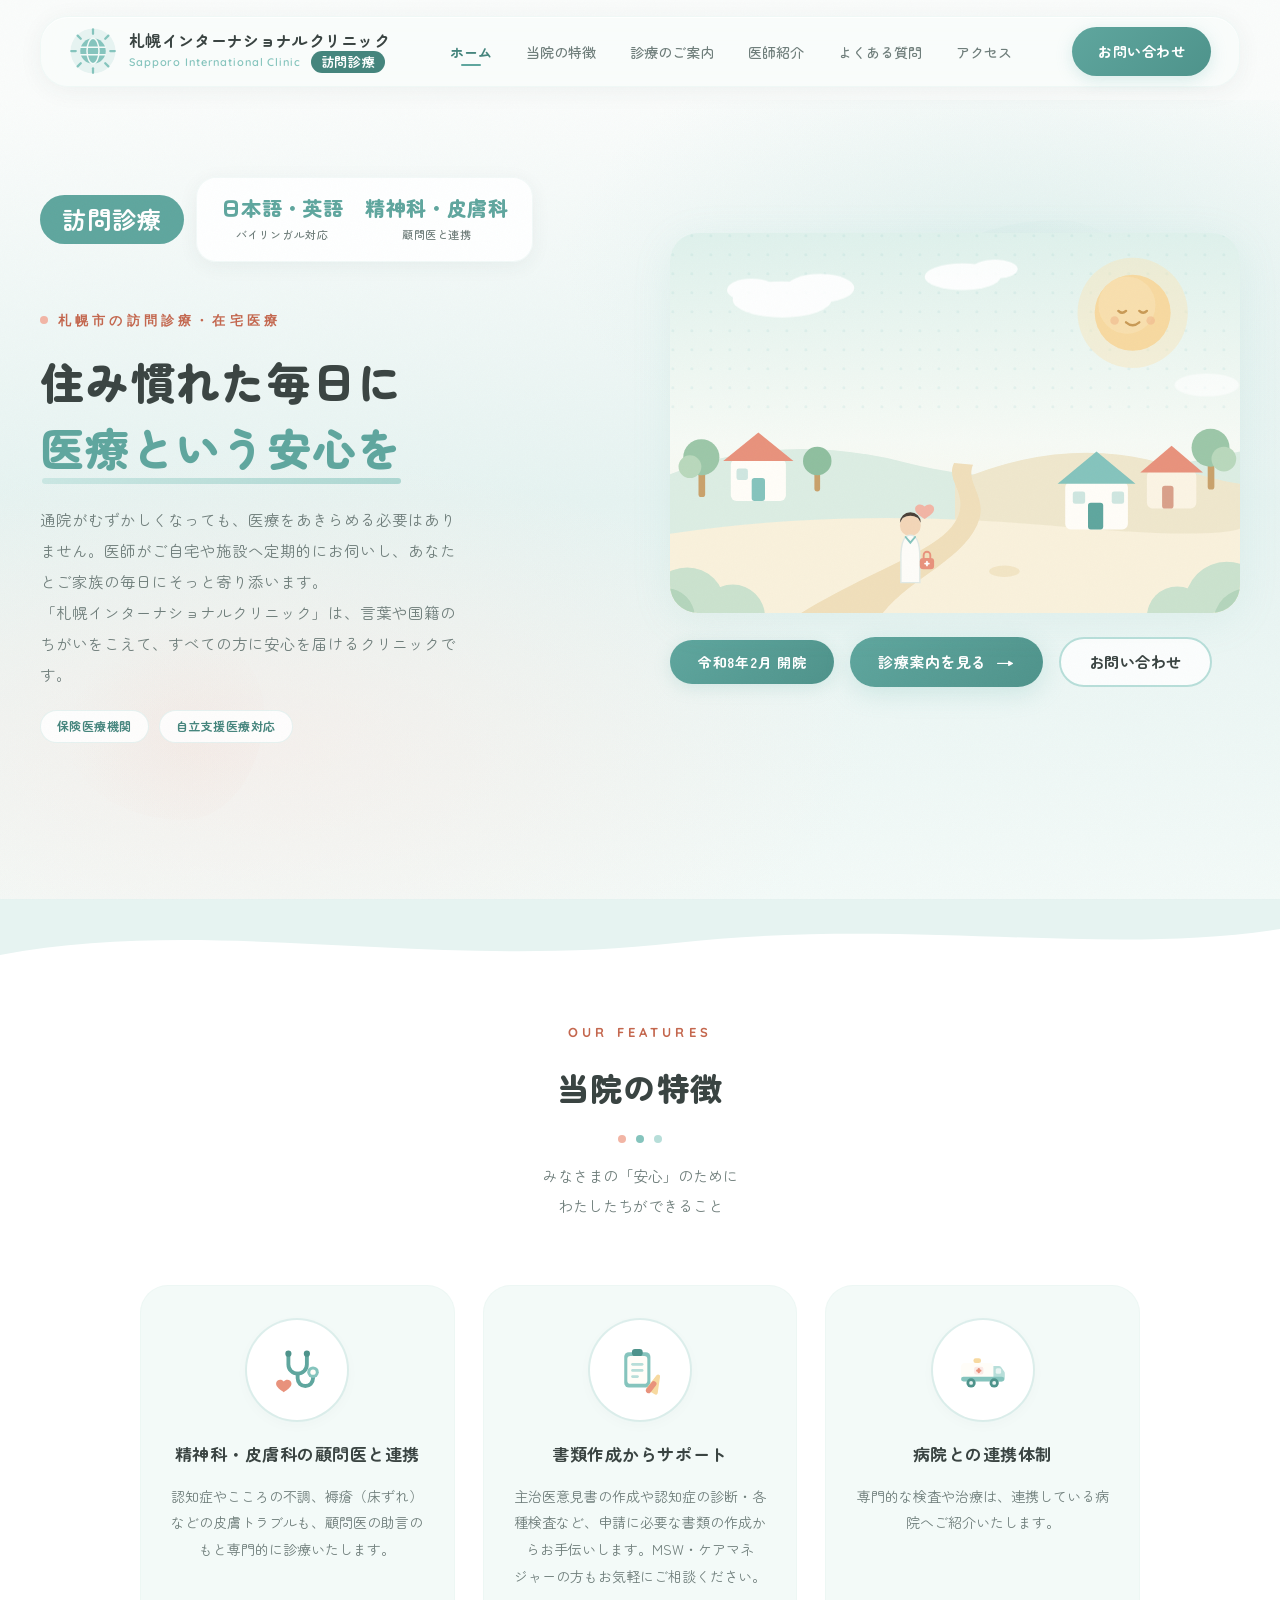
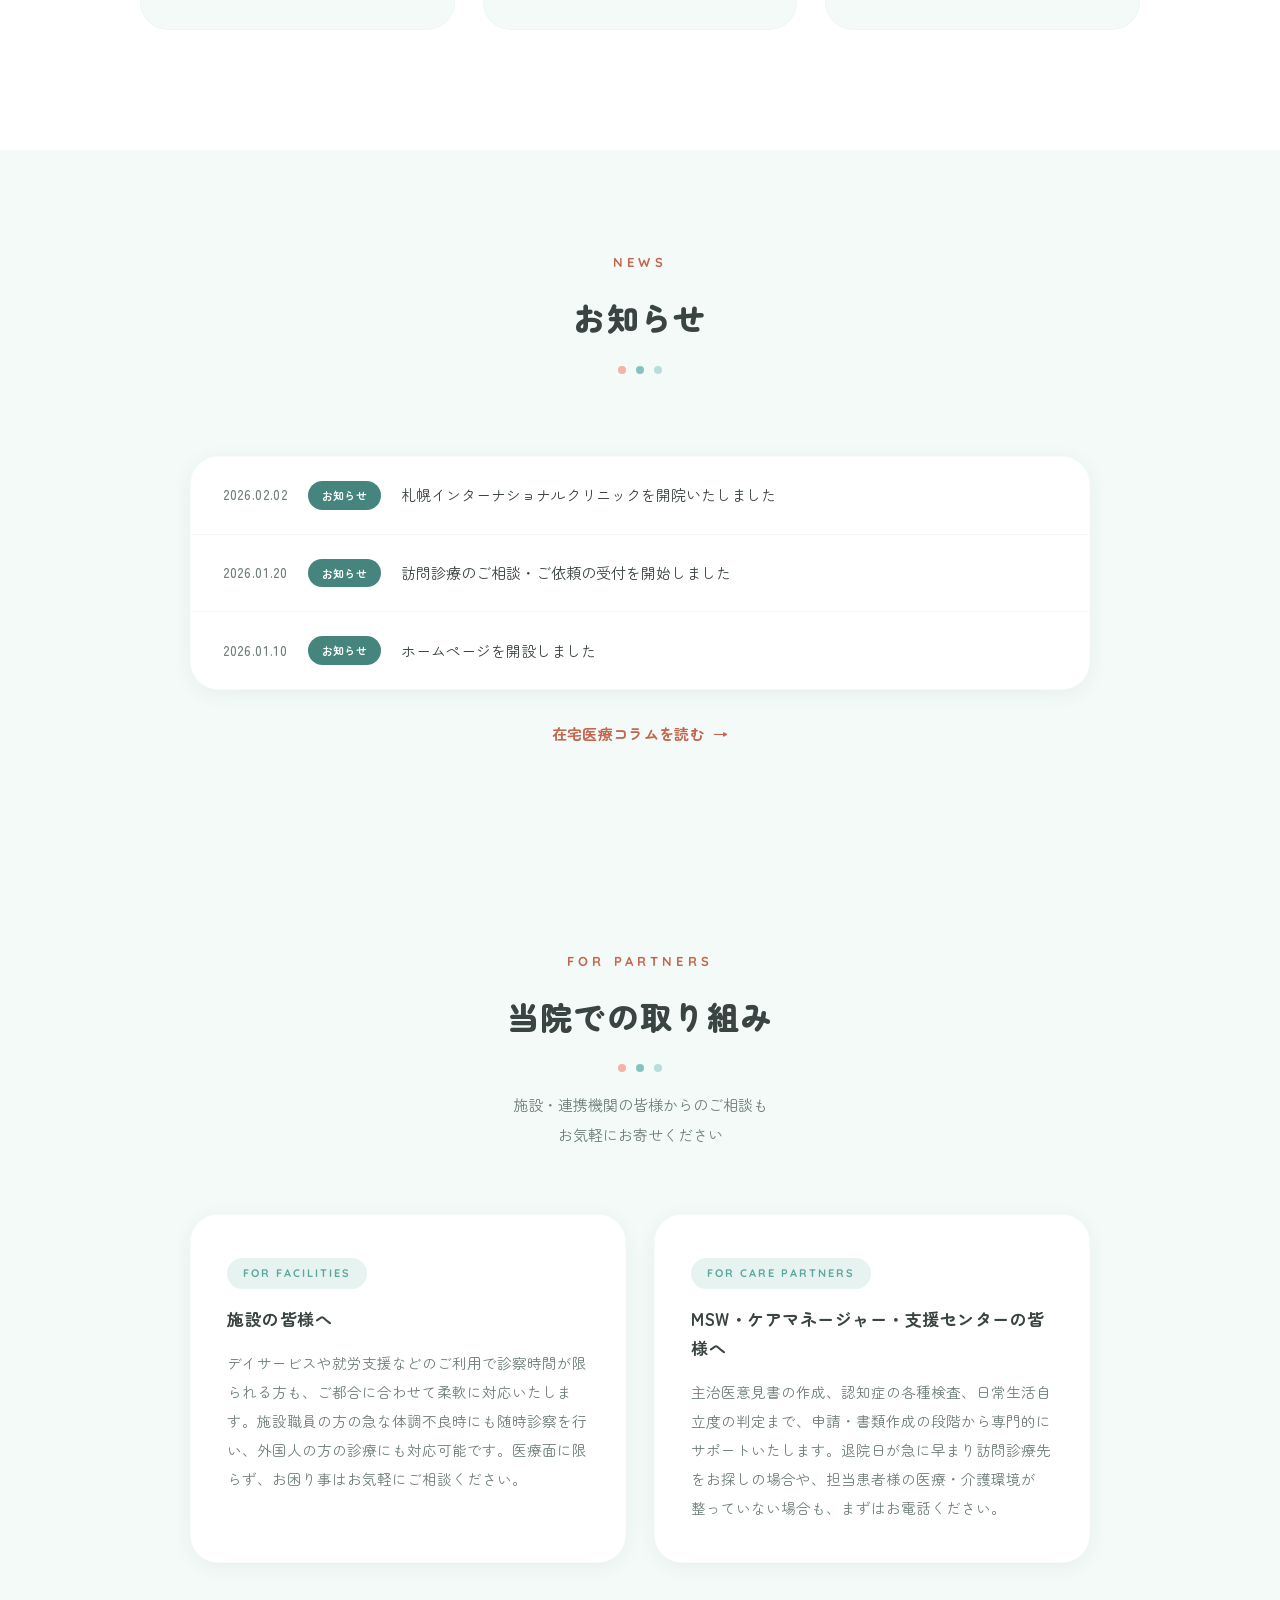
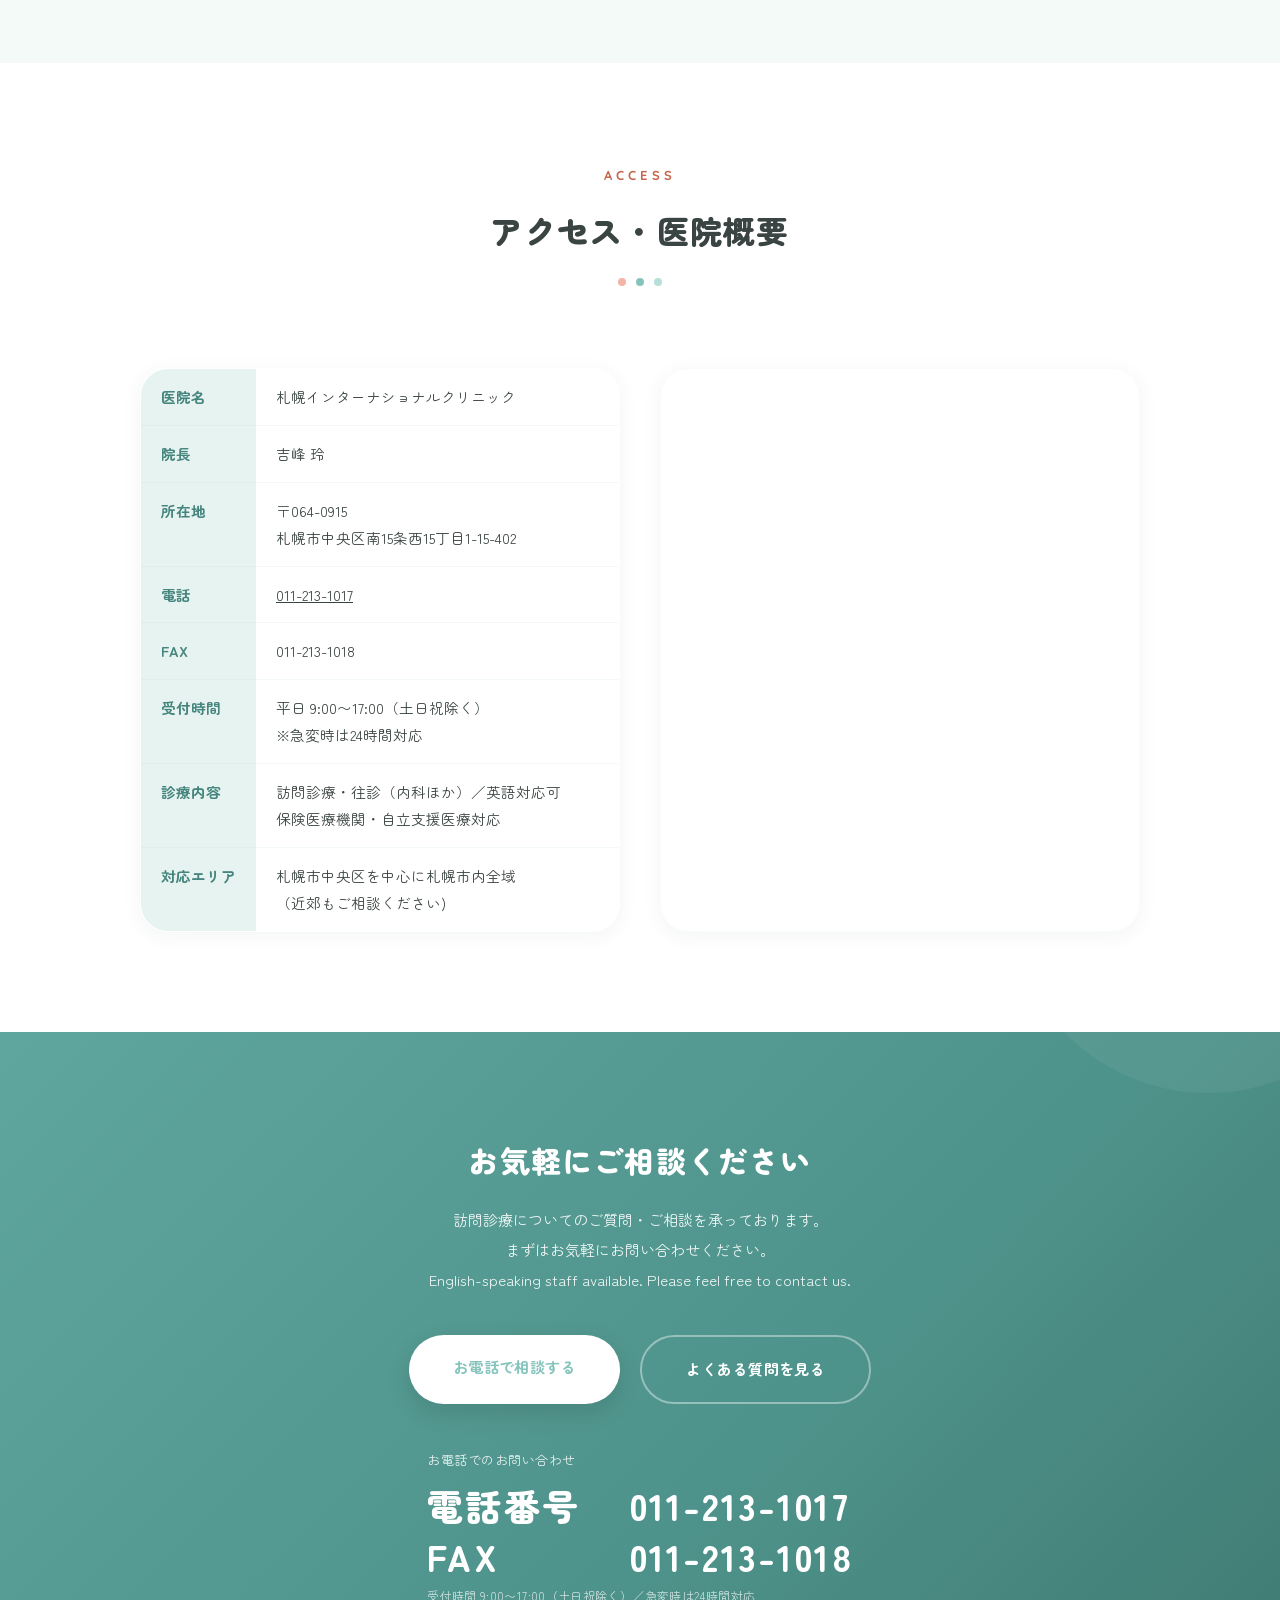
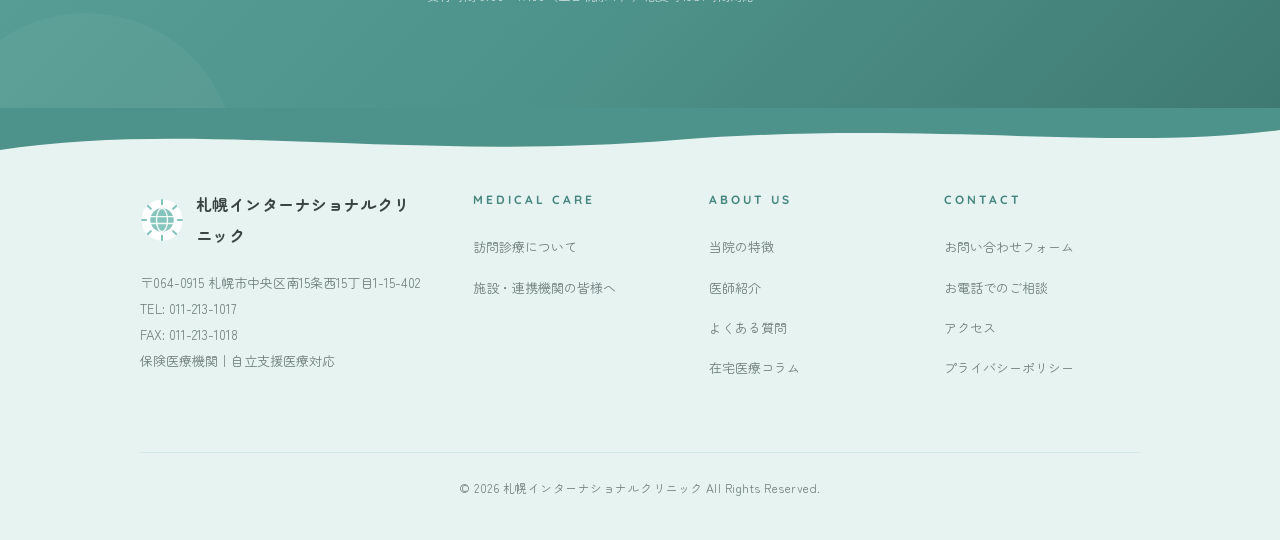
==== index.html @ 9edc37f8 "v20 sync (zip removed)" ====
<!DOCTYPE html>
<html lang="ja">
<head>
<meta charset="UTF-8">
<!-- Google tag (gtag.js) -->
<script async src="https://www.googletagmanager.com/gtag/js?id=G-PVZB57DKBD"></script>
<script>
  window.dataLayer = window.dataLayer || [];
  function gtag(){dataLayer.push(arguments);}
  gtag('js', new Date());
  gtag('config', 'G-PVZB57DKBD', { 'anonymize_ip': true });
</script>

<meta name="robots" content="noindex, nofollow">
<meta name="viewport" content="width=device-width, initial-scale=1.0">
<meta name="description" content="札幌市中央区を中心に訪問診療・在宅医療を行うクリニック。英語対応、精神科・皮膚科顧問医と連携、自立支援医療対応。通院が難しい方はお気軽にご相談ください。">
<meta name="theme-color" content="#85C4BD">
<title>札幌市中央区の訪問診療・在宅医療 | 英語対応 | 札幌インターナショナルクリニック</title>
<link rel="canonical" href="https://sapporo-international-clinic.com/">
<link rel="icon" href="favicon.svg" type="image/svg+xml">
<link rel="apple-touch-icon" href="apple-touch-icon.png">

<!-- OGP -->
<meta property="og:type" content="website">
<meta property="og:title" content="札幌市中央区の訪問診療・在宅医療 | 英語対応 | 札幌インターナショナルクリニック">
<meta property="og:description" content="札幌市中央区を中心に訪問診療・在宅医療を行うクリニック。英語対応、精神科・皮膚科顧問医と連携、自立支援医療対応。通院が難しい方はお気軽にご相談ください。">
<meta property="og:url" content="https://sapporo-international-clinic.com/">
<meta property="og:site_name" content="札幌インターナショナルクリニック">
<meta property="og:image" content="https://sapporo-international-clinic.com/assets/images/ogp.png">
<meta property="og:locale" content="ja_JP">
<meta property="og:image:width" content="1200">
<meta property="og:image:height" content="630">
<meta property="og:image:alt" content="札幌インターナショナルクリニック（札幌市の訪問診療・在宅医療）">
<meta name="twitter:card" content="summary_large_image">
<meta name="geo.region" content="JP-01">
<meta name="geo.placename" content="札幌市中央区">

<!-- Google Fonts -->
<link rel="preconnect" href="https://fonts.googleapis.com">
<link rel="preconnect" href="https://fonts.gstatic.com" crossorigin>
<link href="https://fonts.googleapis.com/css2?family=Zen+Maru+Gothic:wght@400;500;700;900&family=Quicksand:wght@600;700&display=swap" rel="stylesheet">

<link rel="stylesheet" href="assets/css/style.css?v=8">
</head>
<body>
    <a class="skip-link" href="#top">本文へスキップ</a>
    <header class="header" id="header">
        <div class="header__inner">
            <a href="#top" class="header__logo">
                <div class="header__logo-icon">
                    <!-- ロゴアイコン：太陽×地球 -->
                    <svg viewBox="0 0 64 64" xmlns="http://www.w3.org/2000/svg" aria-hidden="true">
                        <circle cx="32" cy="32" r="30" fill="#E6F3F1"/>
                        <g stroke="#85C4BD" stroke-width="3" stroke-linecap="round">
                            <line x1="32" y1="3" x2="32" y2="9"/>
                            <line x1="32" y1="55" x2="32" y2="61"/>
                            <line x1="3" y1="32" x2="9" y2="32"/>
                            <line x1="55" y1="32" x2="61" y2="32"/>
                            <line x1="11.5" y1="11.5" x2="15.7" y2="15.7"/>
                            <line x1="48.3" y1="48.3" x2="52.5" y2="52.5"/>
                            <line x1="11.5" y1="52.5" x2="15.7" y2="48.3"/>
                            <line x1="48.3" y1="15.7" x2="52.5" y2="11.5"/>
                        </g>
                        <circle cx="32" cy="32" r="17" fill="#85C4BD"/>
                        <g stroke="#F3FAF8" stroke-width="2" fill="none" stroke-linecap="round">
                            <ellipse cx="32" cy="32" rx="8" ry="17"/>
                            <path d="M15.5 27 h33"/>
                            <path d="M15.5 37 h33"/>
                        </g>
                    </svg>
                </div>
                <div class="header__logo-text">
                    札幌インターナショナルクリニック<small>Sapporo International Clinic<span class="header__badge">訪問診療</span></small>
                </div>
            </a>

            <button class="header__menu-btn" id="menuBtn" aria-label="メニューを開く" aria-expanded="false">
                <span class="header__menu-icon"></span>
            </button>

            <nav class="header__nav" id="headerNav" role="navigation">
                <ul class="header__nav-list">
                    <li><a href="#top" class="header__nav-link header__nav-link--active" aria-current="page">ホーム</a></li>
                    <li><a href="#features" class="header__nav-link">当院の特徴</a></li>
                    <li><a href="medical-care.html" class="header__nav-link">診療のご案内</a></li>
                    <li><a href="doctors.html" class="header__nav-link">医師紹介</a></li>
                    <li><a href="faq.html" class="header__nav-link">よくある質問</a></li>
                    <li><a href="#access" class="header__nav-link">アクセス</a></li>
                </ul>
            </nav>

            <a href="contact.html" class="header__cta">お問い合わせ</a>
        </div>
    </header>

    <main class="site-main" id="top">

<!-- Hero Section -->
<section class="hero">
    <div class="hero__bg"></div>
    <div class="hero__content">
        <div class="hero__text">
            <div class="hero__stats-wrap hero__stats-wrap--lead">
                <span class="hero__badge">訪問診療</span>
                <div class="hero__stats">
                    <div class="hero__stat">
                        <div class="hero__stat-value">日本語・英語</div>
                        <div class="hero__stat-label">バイリンガル対応</div>
                    </div>
                    <div class="hero__stat">
                        <div class="hero__stat-value">精神科・皮膚科</div>
                        <div class="hero__stat-label">顧問医と連携</div>
                    </div>
                </div>
            </div>
            <span class="hero__catch">札幌市の訪問診療・在宅医療</span>
            <h1 class="hero__title">
                住み慣れた毎日に<br>
                <span class="hero__title-highlight">医療という安心を</span>
            </h1>
            <p class="hero__description">
                通院がむずかしくなっても、医療をあきらめる必要はありません。医師がご自宅や施設へ定期的にお伺いし、あなたとご家族の毎日にそっと寄り添います。<br class="u-br-pc">
                「札幌インターナショナルクリニック」は、言葉や国籍のちがいをこえて、すべての方に安心を届けるクリニックです。
            </p>
            <div class="hero__notes">
                <span class="hero__note">保険医療機関</span>
                <span class="hero__note">自立支援医療対応</span>
            </div>
        </div>
        <div class="hero__visual">
            <div class="hero__illustration">
                <!-- 訪問診療のイメージイラスト -->
                <svg viewBox="0 0 600 400" xmlns="http://www.w3.org/2000/svg" role="img" aria-label="札幌インターナショナルクリニック 訪問診療のイメージ">
                    <defs>
                        <linearGradient id="skyGrad" x1="0" y1="0" x2="0" y2="1">
                            <stop offset="0" stop-color="#DFF1EC"/>
                            <stop offset="0.55" stop-color="#F6FAF5"/>
                            <stop offset="1" stop-color="#FBF5E6"/>
                        </linearGradient>
                        <pattern id="skyDots" width="20" height="20" patternUnits="userSpaceOnUse">
                            <circle cx="3" cy="3" r="1.6" fill="#85C4BD" opacity="0.13"/>
                        </pattern>
                    </defs>
                    <rect width="600" height="400" fill="url(#skyGrad)"/>
                    <rect width="600" height="200" fill="url(#skyDots)"/>
                    <!-- おだやかな太陽 -->
                    <circle cx="487" cy="84" r="58" fill="#F9E4B8" opacity="0.45"/>
                    <circle cx="487" cy="84" r="40" fill="#F7D9A0"/>
                    <circle cx="481" cy="76" r="30" fill="#FAE3B4" opacity="0.7"/>
                    <path d="M472 82 q4 4 8 0" stroke="#C99A55" stroke-width="2.5" fill="none" stroke-linecap="round"/>
                    <path d="M494 82 q4 4 8 0" stroke="#C99A55" stroke-width="2.5" fill="none" stroke-linecap="round"/>
                    <path d="M480 94 q7 6 14 0" stroke="#C99A55" stroke-width="2.5" fill="none" stroke-linecap="round"/>
                    <circle cx="468" cy="92" r="4.5" fill="#F2BC90" opacity="0.65"/>
                    <circle cx="506" cy="92" r="4.5" fill="#F2BC90" opacity="0.65"/>
                    <!-- 雲 -->
                    <g fill="#FFFFFF" opacity="0.9">
                        <ellipse cx="118" cy="70" rx="52" ry="19"/>
                        <ellipse cx="158" cy="58" rx="36" ry="15"/>
                        <ellipse cx="86" cy="60" rx="26" ry="12"/>
                        <ellipse cx="308" cy="46" rx="40" ry="14"/>
                        <ellipse cx="342" cy="38" rx="24" ry="10"/>
                        <ellipse cx="565" cy="160" rx="34" ry="12" opacity="0.7"/>
                    </g>
                    <!-- 遠くの丘 -->
                    <path d="M-10 258 Q110 206 250 242 T600 230 L600 400 L-10 400 Z" fill="#DCEDE3"/>
                    <path d="M300 262 Q420 210 530 246 T640 250 L640 400 L300 400 Z" fill="#EFE7CD"/>
                    <!-- 手前の野原 -->
                    <path d="M-10 318 Q180 288 400 308 T610 300 L610 400 L-10 400 Z" fill="#F9F1DC"/>
                    <!-- 曲がりくねった小道 -->
                    <path d="M138 400 C224 348 292 332 304 296 C312 272 290 260 299 242 L319 244 C311 262 332 276 326 300 C314 342 254 362 224 400 Z" fill="#F0DFBB"/>
                    <ellipse cx="352" cy="356" rx="16" ry="6" fill="#F0DFBB" opacity="0.7"/>
                    <!-- 左の家と木 -->
                    <g>
                        <rect x="64" y="238" width="58" height="44" rx="6" fill="#FFFDF8"/>
                        <path d="M56 240 L93 210 L130 240 Z" fill="#E8927C"/>
                        <rect x="86" y="258" width="14" height="24" rx="3" fill="#85C4BD"/>
                        <rect x="70" y="248" width="12" height="12" rx="2.5" fill="#CFE6E0"/>
                        <rect x="30" y="252" width="7" height="26" rx="3" fill="#C9A16B"/>
                        <circle cx="33" cy="236" r="19" fill="#9CC7A8"/>
                        <circle cx="21" cy="246" r="12" fill="#B9D8BC"/>
                        <rect x="152" y="252" width="6" height="20" rx="3" fill="#C9A16B"/>
                        <circle cx="155" cy="240" r="15" fill="#8FBF9F"/>
                    </g>
                    <!-- 右の家々と木 -->
                    <g>
                        <rect x="416" y="262" width="66" height="50" rx="6" fill="#FFFDF8"/>
                        <path d="M408 264 L449 230 L490 264 Z" fill="#85C4BD"/>
                        <rect x="440" y="284" width="16" height="28" rx="3" fill="#5FA69E"/>
                        <rect x="424" y="272" width="13" height="13" rx="2.5" fill="#CFE6E0"/>
                        <rect x="465" y="272" width="13" height="13" rx="2.5" fill="#CFE6E0"/>
                        <rect x="502" y="250" width="52" height="40" rx="6" fill="#FBF4E4"/>
                        <path d="M495 252 L528 224 L561 252 Z" fill="#E8927C"/>
                        <rect x="518" y="266" width="12" height="24" rx="3" fill="#D9A08A"/>
                        <rect x="566" y="242" width="7" height="28" rx="3" fill="#C9A16B"/>
                        <circle cx="569" cy="226" r="20" fill="#9CC7A8"/>
                        <circle cx="583" cy="238" r="13" fill="#B9D8BC"/>
                    </g>
                    <!-- 前景のしげみ -->
                    <g fill="#CBE2CE">
                        <circle cx="18" cy="392" r="40"/>
                        <circle cx="66" cy="404" r="34"/>
                        <circle cx="586" cy="390" r="44"/>
                        <circle cx="534" cy="404" r="32"/>
                    </g>
                    <g fill="#B4D5BC">
                        <circle cx="-4" cy="404" r="30"/>
                        <circle cx="608" cy="410" r="36"/>
                    </g>
                    <!-- 往診にむかう医師 -->
                    <g>
                        <circle cx="253" cy="308" r="11" fill="#F3D6B8"/>
                        <path d="M242 305 a11 11 0 0 1 22 0 l-3 -5 q-8 -5 -16 0 z" fill="#4A4038"/>
                        <path d="M243 342 q0 -24 10 -24 q10 0 10 24 l0 26 l-20 0 z" fill="#FDFCF8" stroke="#E0E9E5" stroke-width="1.5"/>
                        <path d="M248 320 l5 6 l5 -6" fill="none" stroke="#85C4BD" stroke-width="2" stroke-linecap="round"/>
                        <rect x="263" y="342" width="15" height="12" rx="3.5" fill="#E8927C"/>
                        <path d="M267 342 v-3 a3.5 3.5 0 0 1 7 0 v3" fill="none" stroke="#E8927C" stroke-width="2"/>
                        <path d="M268.5 348 h4 m-2 -2 v4" stroke="#fff" stroke-width="1.8" stroke-linecap="round"/>
                    </g>
                    <!-- 小さなハート -->
                    <path d="M268 288 c-3.5-4-10-2.5-10 2.5 c0 4.5 5.5 7.5 10 10.5 c4.5-3 10-6 10-10.5 c0-5-6.5-6.5-10-2.5z" fill="#F2B5A5"/>
                </svg>
            </div>
            <div class="hero__visual-actions">
                <p class="hero__opening">令和8年2月 開院</p>
                <div class="hero__buttons">
                    <a href="medical-care.html" class="hero__btn hero__btn--primary">
                        診療案内を見る
                        <span class="hero__btn-icon">&rarr;</span>
                    </a>
                    <a href="#contact" class="hero__btn hero__btn--secondary">
                        お問い合わせ
                    </a>
                </div>
            </div>
        </div>
    </div>
</section>

<!-- Features Section -->
<section class="features" id="features">
    <div class="features__wave">
        <svg viewBox="0 0 1440 80" fill="none" preserveAspectRatio="none">
            <path d="M0,56 C240,16 480,72 760,44 C1020,18 1240,58 1440,30 L1440,0 L0,0 Z" fill="#E6F3F1"/>
        </svg>
    </div>
    <div class="section-header">
        <p class="section-header__label">Our Features</p>
        <h2 class="section-header__title">当院の特徴</h2>
        <p class="section-header__text">
            みなさまの「安心」のために<br>わたしたちができること
        </p>
    </div>
    <div class="features__grid">
        <div class="feature-card fade-in">
            <div class="feature-card__icon"><svg viewBox="0 0 64 64" xmlns="http://www.w3.org/2000/svg" aria-hidden="true">
                <path d="M20 10 v14 a12 12 0 0 0 24 0 V10" fill="none" stroke="#5FA69E" stroke-width="5" stroke-linecap="round"/>
                <rect x="16" y="6" width="8" height="8" rx="4" fill="#4E938B"/>
                <rect x="40" y="6" width="8" height="8" rx="4" fill="#4E938B"/>
                <path d="M32 36 v6 a10 10 0 0 0 20 0 v-4" fill="none" stroke="#5FA69E" stroke-width="5" stroke-linecap="round"/>
                <circle cx="52" cy="34" r="7.5" fill="#85C4BD"/>
                <circle cx="52" cy="34" r="3.5" fill="#FFFDF8"/>
                <path d="M14 46 c-3.5-4-10-2-10 3 c0 4.5 6 8 10 11 c4-3 10-6.5 10-11 c0-5-6.5-7-10-3z" fill="#E8927C"/>
            </svg></div>
            <h3 class="feature-card__title">精神科・皮膚科の顧問医と連携</h3>
            <p class="feature-card__text">
                認知症やこころの不調、褥瘡（床ずれ）などの皮膚トラブルも、顧問医の助言のもと専門的に診療いたします。
            </p>
        </div>
        <div class="feature-card fade-in">
            <div class="feature-card__icon"><svg viewBox="0 0 64 64" xmlns="http://www.w3.org/2000/svg" aria-hidden="true">
                <rect x="12" y="8" width="34" height="46" rx="6" fill="#85C4BD"/>
                <rect x="16" y="13" width="26" height="36" rx="4" fill="#FFFDF8"/>
                <rect x="22" y="4" width="14" height="9" rx="4" fill="#4E938B"/>
                <rect x="21" y="22" width="16" height="3.5" rx="1.75" fill="#B7DED9"/>
                <rect x="21" y="30" width="16" height="3.5" rx="1.75" fill="#B7DED9"/>
                <rect x="21" y="38" width="10" height="3.5" rx="1.75" fill="#B7DED9"/>
                <path d="M40 56 l14 -18 c1.5-2 5-1 4.5 2 l-3 21 c-.3 2-2.5 3-4 1.8z" fill="#F7D9A0"/>
                <rect x="38" y="50" width="18" height="7" rx="3.5" transform="rotate(-52 47 53.5)" fill="#E8927C"/>
            </svg></div>
            <h3 class="feature-card__title">書類作成からサポート</h3>
            <p class="feature-card__text">
                主治医意見書の作成や認知症の診断・各種検査など、申請に必要な書類の作成からお手伝いします。MSW・ケアマネジャーの方もお気軽にご相談ください。
            </p>
        </div>
        <div class="feature-card fade-in">
            <div class="feature-card__icon"><svg viewBox="0 0 64 64" xmlns="http://www.w3.org/2000/svg" aria-hidden="true">
                <rect x="4" y="22" width="42" height="24" rx="5" fill="#FFFDF8"/>
                <path d="M46 26 h7 a4 4 0 0 1 3.2 1.6 l3.8 5.4 a4 4 0 0 1 .8 2.4 V42 a4 4 0 0 1 -4 4 h-10.8z" fill="#B7DED9"/>
                <rect x="49" y="29" width="7" height="7" rx="2" fill="#E9F4F2"/>
                <rect x="4" y="40" width="56 " height="6" rx="3" fill="#85C4BD"/>
                <circle cx="17" cy="48" r="6" fill="#4E938B"/>
                <circle cx="17" cy="48" r="2.5" fill="#E9F4F2"/>
                <circle cx="47" cy="48" r="6" fill="#4E938B"/>
                <circle cx="47" cy="48" r="2.5" fill="#E9F4F2"/>
                <rect x="21" y="27" width="12" height="10" rx="2.5" fill="#FBEAE6"/>
                <rect x="25.5" y="28.5" width="3" height="7" rx="1.5" fill="#E8927C"/>
                <rect x="23.5" y="30.5" width="7" height="3" rx="1.5" fill="#E8927C"/>
                <rect x="20" y="16" width="10" height="6" rx="3" fill="#F7D9A0"/>
            </svg></div>
            <h3 class="feature-card__title">病院との連携体制</h3>
            <p class="feature-card__text">
                専門的な検査や治療は、連携している病院へご紹介いたします。
            </p>
        </div>
    </div>
</section>

<!-- News Section -->
<section class="news">
    <div class="news__inner">
        <div class="section-header">
            <p class="section-header__label">News</p>
            <h2 class="section-header__title">お知らせ</h2>
        </div>
        <div class="news__list">
            <div class="news__item">
                <span class="news__date">2026.02.02</span>
                <span class="news__tag">お知らせ</span>
                <p class="news__title"><a href="#">札幌インターナショナルクリニックを開院いたしました</a></p>
            </div>
            <div class="news__item">
                <span class="news__date">2026.01.20</span>
                <span class="news__tag">お知らせ</span>
                <p class="news__title"><a href="#">訪問診療のご相談・ご依頼の受付を開始しました</a></p>
            </div>
            <div class="news__item">
                <span class="news__date">2026.01.10</span>
                <span class="news__tag">お知らせ</span>
                <p class="news__title"><a href="#">ホームページを開設しました</a></p>
            </div>
        </div>
        <p style="text-align:center; margin-top:28px;">
            <a href="blog/" class="message__link">在宅医療コラムを読む <span>&rarr;</span></a>
        </p>
    </div>
</section>

<!-- Partners Section -->
<section class="section section--beige" id="partners">
    <div class="section-header">
        <p class="section-header__label">For Partners</p>
        <h2 class="section-header__title">当院での取り組み</h2>
        <p class="section-header__text">
            施設・連携機関の皆様からのご相談も<br>お気軽にお寄せください
        </p>
    </div>
    <div class="partner-grid">
        <div class="partner-card fade-in">
            <span class="partner-card__tag">For Facilities</span>
            <h3 class="partner-card__title">施設の皆様へ</h3>
            <p class="partner-card__text">
                デイサービスや就労支援などのご利用で診察時間が限られる方も、ご都合に合わせて柔軟に対応いたします。施設職員の方の急な体調不良時にも随時診察を行い、外国人の方の診療にも対応可能です。医療面に限らず、お困り事はお気軽にご相談ください。
            </p>
        </div>
        <div class="partner-card fade-in">
            <span class="partner-card__tag">For Care Partners</span>
            <h3 class="partner-card__title">MSW・ケアマネージャー・支援センターの皆様へ</h3>
            <p class="partner-card__text">
                主治医意見書の作成、認知症の各種検査、日常生活自立度の判定まで、申請・書類作成の段階から専門的にサポートいたします。退院日が急に早まり訪問診療先をお探しの場合や、担当患者様の医療・介護環境が整っていない場合も、まずはお電話ください。
            </p>
        </div>
    </div>
</section>

    </main>

<!-- Access Section -->
<section class="section section--white" id="access">
    <div class="section-header">
        <p class="section-header__label">Access</p>
        <h2 class="section-header__title">アクセス・医院概要</h2>
    </div>
    <div class="access-grid">
        <table class="info-table">
            <tr><th>医院名</th><td>札幌インターナショナルクリニック</td></tr>
            <tr><th>院長</th><td>吉峰 玲</td></tr>
            <tr><th>所在地</th><td>〒064-0915<br>札幌市中央区南15条西15丁目1-15-402</td></tr>
            <tr><th>電話</th><td><a href="tel:0112131017">011-213-1017</a></td></tr>
            <tr><th>FAX</th><td>011-213-1018</td></tr>
            <tr><th>受付時間</th><td>平日 9:00〜17:00（土日祝除く）<br>※急変時は24時間対応</td></tr>
            <tr><th>診療内容</th><td>訪問診療・往診（内科ほか）／英語対応可<br>保険医療機関・自立支援医療対応</td></tr>
            <tr><th>対応エリア</th><td>札幌市中央区を中心に札幌市内全域<br>（近郊もご相談ください)</td></tr>
        </table>
        <div class="access-map">
            <iframe loading="lazy" title="札幌インターナショナルクリニックの地図" src="https://www.google.com/maps?q=%E6%9C%AD%E5%B9%8C%E5%B8%82%E4%B8%AD%E5%A4%AE%E5%8C%BA%E5%8D%9715%E6%9D%A1%E8%A5%BF15%E4%B8%81%E7%9B%AE1-15&z=15&output=embed&hl=ja" referrerpolicy="no-referrer-when-downgrade"></iframe>
        </div>
    </div>
</section>

    <!-- CTA Section -->
    <section class="cta" id="contact">
        <div class="cta__inner">
            <h2 class="cta__title">お気軽にご相談ください</h2>
            <p class="cta__text">
                訪問診療についてのご質問・ご相談を承っております。<br class="u-br-pc">まずはお気軽にお問い合わせください。<br>
                English-speaking staff available. Please feel free to contact us.
            </p>
            <div class="cta__buttons">
                <a href="tel:0112131017" class="cta__btn cta__btn--primary">お電話で相談する</a>
                <a href="faq.html" class="cta__btn cta__btn--secondary">よくある質問を見る</a>
            </div>
            <div class="cta__phone">
                <p class="cta__phone-label">お電話でのお問い合わせ</p>
                <p class="cta__phone-number">
                    <span class="cta__phone-term">電話番号</span>
                    <span class="cta__phone-value"><a href="tel:0112131017">011-213-1017</a></span>
                </p>
                <p class="cta__phone-fax">
                    <span class="cta__phone-term">FAX</span>
                    <span class="cta__phone-value">011-213-1018</span>
                </p>
                <span class="cta__phone-note">受付時間 9:00〜17:00（土日祝除く）／急変時は24時間対応</span>
            </div>
        </div>
    </section>

    <!-- Footer -->
    <footer class="footer">
        <div class="footer__wave">
            <svg viewBox="0 0 1440 60" fill="none" preserveAspectRatio="none">
                <path d="M0,42 C220,12 460,54 760,32 C1040,12 1260,44 1440,22 L1440,0 L0,0 Z" fill="#4E938B"/>
            </svg>
        </div>
        <div class="footer__inner">
            <div class="footer__about">
                <div class="footer__brand">
                    <div class="footer__brand-icon">
                        <svg viewBox="0 0 64 64" xmlns="http://www.w3.org/2000/svg" aria-hidden="true">
                            <circle cx="32" cy="32" r="30" fill="#FFFFFF"/>
                            <g stroke="#85C4BD" stroke-width="3" stroke-linecap="round">
                                <line x1="32" y1="3" x2="32" y2="9"/>
                                <line x1="32" y1="55" x2="32" y2="61"/>
                                <line x1="3" y1="32" x2="9" y2="32"/>
                                <line x1="55" y1="32" x2="61" y2="32"/>
                                <line x1="11.5" y1="11.5" x2="15.7" y2="15.7"/>
                                <line x1="48.3" y1="48.3" x2="52.5" y2="52.5"/>
                                <line x1="11.5" y1="52.5" x2="15.7" y2="48.3"/>
                                <line x1="48.3" y1="15.7" x2="52.5" y2="11.5"/>
                            </g>
                            <circle cx="32" cy="32" r="17" fill="#85C4BD"/>
                            <g stroke="#F3FAF8" stroke-width="2" fill="none" stroke-linecap="round">
                                <ellipse cx="32" cy="32" rx="8" ry="17"/>
                                <path d="M15.5 27 h33"/>
                                <path d="M15.5 37 h33"/>
                            </g>
                        </svg>
                    </div>
                    <span class="footer__brand-text">札幌インターナショナルクリニック</span>
                </div>
                <p class="footer__info">
                    〒064-0915 札幌市中央区南15条西15丁目1-15-402<br>
                    TEL: 011-213-1017<br>
                    FAX: 011-213-1018<br>
                    保険医療機関｜自立支援医療対応
                </p>
            </div>
            <div>
                <h4 class="footer__title">Medical Care</h4>
                <ul class="footer__links">
                    <li><a href="medical-care.html">訪問診療について</a></li>
                    <li><a href="#partners">施設・連携機関の皆様へ</a></li>
                </ul>
            </div>
            <div>
                <h4 class="footer__title">About Us</h4>
                <ul class="footer__links">
                    <li><a href="#features">当院の特徴</a></li>
                    <li><a href="doctors.html">医師紹介</a></li>
                    <li><a href="faq.html">よくある質問</a></li>
                    <li><a href="blog/">在宅医療コラム</a></li>
                </ul>
            </div>
            <div>
                <h4 class="footer__title">Contact</h4>
                <ul class="footer__links">
                    <li><a href="contact.html">お問い合わせフォーム</a></li>
                    <li><a href="#contact">お電話でのご相談</a></li>
                    <li><a href="#access">アクセス</a></li>
                    <li><a href="privacy.html">プライバシーポリシー</a></li>
                </ul>
            </div>
        </div>
        <div class="footer__bottom">
            <p class="footer__copyright">&copy; 2026 札幌インターナショナルクリニック All Rights Reserved.</p>
        </div>
    </footer>

<script src="assets/js/main.js"></script>

<script type="application/ld+json">
{
  "@context": "https://schema.org",
  "@type": "MedicalClinic",
  "name": "札幌インターナショナルクリニック",
  "alternateName": "Sapporo International Clinic",
  "description": "札幌市中央区の訪問診療クリニック。英語対応・自立支援医療対応。",
  "url": "https://sapporo-international-clinic.com/",
  "image": "https://sapporo-international-clinic.com/assets/images/ogp.png",
  "logo": "https://sapporo-international-clinic.com/apple-touch-icon.png",
  "telephone": "+81-11-213-1017",
  "faxNumber": "+81-11-213-1018",
  "address": {
    "@type": "PostalAddress",
    "postalCode": "064-0915",
    "addressRegion": "北海道",
    "addressLocality": "札幌市中央区",
    "streetAddress": "南15条西15丁目1-15-402",
    "addressCountry": "JP"
  },
  "availableService": {
    "@type": "MedicalProcedure",
    "name": "訪問診療",
    "description": "ご自宅や施設への定期訪問診療・往診"
  },
  "availableLanguage": ["ja", "en"],
  "medicalSpecialty": ["PrimaryCare", "Psychiatry"],
  "hasMap": "https://www.google.com/maps/search/?api=1&query=%E6%9C%AD%E5%B9%8C%E5%B8%82%E4%B8%AD%E5%A4%AE%E5%8C%BA%E5%8D%9715%E6%9D%A1%E8%A5%BF15%E4%B8%81%E7%9B%AE1-15",
  "openingHoursSpecification": {
    "@type": "OpeningHoursSpecification",
    "dayOfWeek": ["Monday", "Tuesday", "Wednesday", "Thursday", "Friday"],
    "opens": "09:00",
    "closes": "17:00"
  },
  "areaServed": { "@type": "City", "name": "札幌市" }
}
</script>
</body>
</html>
---- assets/css/style.css ----
/* ==========================================================================
   札幌インターナショナルクリニック - Organic Warmth Design
   ========================================================================== */
:root {
    --main-teal: #85C4BD;
    --main-teal-text: #45857D;   /* 小さめテキスト用（白背景で4.6:1） */
    --accent-coral-text: #C4674E; /* 小さめテキスト用（白背景で4.5:1） */
    --main-teal-deep: #5FA69E;
    --main-teal-soft: #B7DED9;
    --main-teal-pale: #E6F3F1;
    --sub-mint: #F3FAF8;
    --accent-coral: #E8927C;
    --accent-coral-deep: #D97B64;
    --accent-coral-soft: #F2B5A5;
    --accent-coral-pale: #FBE9E4;
    --accent-pink: #FFB5BA;
    --accent-blue: #A8D8EA;
    --text-main: #3A4442;
    --text-sub: #6F7E7B;
    --bg-cream: #FAFCFB;
    --bg-white: #FFFFFF;
    --main-a4: rgba(133, 196, 189, 0.04);
    --main-a6: rgba(133, 196, 189, 0.06);
    --main-a8: rgba(133, 196, 189, 0.08);
    --main-a10: rgba(133, 196, 189, 0.1);
    --main-a12: rgba(133, 196, 189, 0.12);
    --main-a15: rgba(133, 196, 189, 0.15);
    --main-a20: rgba(133, 196, 189, 0.2);
    --shadow-dreamy: 0 8px 40px var(--main-a12);
    --shadow-soft: 0 4px 20px rgba(58, 68, 66, 0.06);
    --shadow-lift: 0 16px 48px rgba(133, 196, 189, 0.18);
    --radius-round: 28px;
    --radius-pill: 100px;
    --radius-blob: 60% 40% 50% 50% / 50% 50% 40% 60%;
    --container-max: 1200px;
    --content-lg: 1000px;
    --content-md: 900px;
    --content-sm: 800px;
    --content-xs: 700px;
    --ease-out-expo: cubic-bezier(0.16, 1, 0.3, 1);
    --ease-spring: cubic-bezier(0.34, 1.56, 0.64, 1);
}
*, *::before, *::after { margin: 0; padding: 0; box-sizing: border-box; }
img { max-width: 100%; display: block; }
ul, ol { list-style: none; }
a { color: inherit; }
button { font-family: inherit; }
html { font-size: 16px; scroll-behavior: smooth; scroll-padding-top: 110px; }

body {
    font-family: 'Zen Maru Gothic', 'M PLUS Rounded 1c', sans-serif;
    background-color: var(--bg-cream);
    color: var(--text-main);
    line-height: 1.9;
    word-break: normal;
    line-break: strict;
    overflow-x: hidden;
    position: relative;
}

/* Subtle grain texture overlay */
body::after {
    content: '';
    position: fixed;
    inset: 0;
    pointer-events: none;
    z-index: 100;
    opacity: 0.025;
    background-image: url("data:image/svg+xml,%3Csvg viewBox='0 0 256 256' xmlns='http://www.w3.org/2000/svg'%3E%3Cfilter id='noise'%3E%3CfeTurbulence type='fractalNoise' baseFrequency='0.9' numOctaves='4' stitchTiles='stitch'/%3E%3C/filter%3E%3Crect width='100%25' height='100%25' filter='url(%23noise)'/%3E%3C/svg%3E");
    background-repeat: repeat;
    background-size: 256px 256px;
}

/* --------------------------------------------------------------------------
   Header
   -------------------------------------------------------------------------- */
.header {
    position: fixed;
    top: 16px;
    left: 50%;
    transform: translateX(-50%);
    z-index: 1000;
    width: calc(100% - 32px);
    max-width: var(--container-max);
    background: rgba(250, 252, 251, 0.85);
    backdrop-filter: blur(20px) saturate(1.8);
    -webkit-backdrop-filter: blur(20px) saturate(1.8);
    border-radius: var(--radius-round);
    box-shadow: 0 4px 24px rgba(58, 68, 66, 0.06), 0 1px 0 rgba(255, 255, 255, 0.8) inset;
    padding: 10px 28px;
    transition: all 0.5s var(--ease-out-expo);
    border: 1px solid var(--main-a8);
}
.header--scrolled {
    background: rgba(250, 252, 251, 0.95);
    box-shadow: 0 8px 32px rgba(58, 68, 66, 0.1), 0 1px 0 rgba(255, 255, 255, 0.8) inset;
    padding: 6px 28px;
}
.header__inner { display: flex; justify-content: space-between; align-items: center; }
.header__logo {
    display: flex; align-items: center; gap: 12px;
    text-decoration: none;
    transition: transform 0.3s var(--ease-spring);
}
.header__logo:hover { transform: scale(1.02); }
.header__logo-icon { width: 48px; height: 48px; flex-shrink: 0; transition: transform 0.5s var(--ease-spring); }
.header--scrolled .header__logo-icon { width: 40px; height: 40px; }
.header__logo-icon svg { width: 100%; height: 100%; }
.header__logo-text {
    font-size: 16px; font-weight: 700; color: var(--text-main);
    line-height: 1.3; letter-spacing: 0.02em;
}
.header__logo-text small {
    display: flex; align-items: center; gap: 10px;
    font-family: 'Quicksand', sans-serif;
    font-size: 11px; font-weight: 600;
    color: var(--main-teal); letter-spacing: 0.08em;
}
.header__medical-code {
    display: block; margin-top: 1px;
    color: var(--text-sub);
    font-size: 11px; font-weight: 700; line-height: 1.2; letter-spacing: 0.03em;
}
.header__badge {
    font-family: 'Zen Maru Gothic', sans-serif;
    background-color: var(--main-teal-text);
    color: #fff; font-size: 13px; font-weight: 700;
    padding: 2px 10px; border-radius: var(--radius-pill);
    letter-spacing: 0.05em; line-height: 1.4;
}
.header__nav-list { display: flex; gap: 2px; }
.header__nav-link {
    text-decoration: none; color: var(--text-sub);
    font-size: 14px; font-weight: 500;
    padding: 10px 16px; border-radius: var(--radius-pill);
    transition: all 0.35s var(--ease-out-expo);
    position: relative;
}
.header__nav-link::after {
    content: ''; position: absolute;
    bottom: 6px; left: 50%; width: 0; height: 2px;
    background: var(--main-teal); border-radius: 2px;
    transition: all 0.35s var(--ease-out-expo);
    transform: translateX(-50%);
}
.header__nav-link:hover { color: var(--main-teal); }
.header__nav-link:hover::after { width: 20px; }
.header__cta {
    background: linear-gradient(135deg, var(--main-teal-deep) 0%, #4E938B 100%);
    color: white; padding: 11px 26px;
    border-radius: var(--radius-pill);
    text-decoration: none; font-size: 14px; font-weight: 700;
    box-shadow: 0 4px 16px rgba(133, 196, 189, 0.3);
    transition: all 0.4s var(--ease-spring);
    white-space: nowrap; letter-spacing: 0.03em;
}
.header__cta:hover { transform: translateY(-2px) scale(1.03); box-shadow: 0 8px 28px rgba(133, 196, 189, 0.4); }

/* Mobile Menu */
.header__menu-btn { display: none; background: none; border: none; padding: 8px; cursor: pointer; z-index: 10; }
.header__menu-icon {
    display: block; width: 22px; height: 2px;
    background-color: var(--text-main);
    position: relative; transition: background-color 0.3s ease;
    border-radius: 2px;
}
.header__menu-icon::before, .header__menu-icon::after {
    content: ''; position: absolute; left: 0; width: 100%; height: 2px;
    background-color: var(--text-main);
    transition: transform 0.4s var(--ease-out-expo);
    border-radius: 2px;
}
.header__menu-icon::before { top: -7px; }
.header__menu-icon::after { bottom: -7px; }
.header__menu-btn[aria-expanded="true"] .header__menu-icon { background-color: transparent; }
.header__menu-btn[aria-expanded="true"] .header__menu-icon::before { transform: translateY(7px) rotate(45deg); }
.header__menu-btn[aria-expanded="true"] .header__menu-icon::after { transform: translateY(-7px) rotate(-45deg); }

/* --------------------------------------------------------------------------
   Main Content
   -------------------------------------------------------------------------- */
.site-main { padding-top: 100px; }

/* --------------------------------------------------------------------------
   Section Headers (shared)
   -------------------------------------------------------------------------- */
.section-header { text-align: center; margin-bottom: 64px; }
.section-header__label {
    font-family: 'Quicksand', sans-serif;
    font-size: 13px; font-weight: 700;
    text-transform: uppercase;
    color: var(--accent-coral-text);
    margin-bottom: 12px; letter-spacing: 0.32em;
}
.section-header__title {
    font-size: 32px; font-weight: 900;
    color: var(--text-main);
    margin-bottom: 18px; letter-spacing: 0.04em;
    position: relative; display: inline-block;
}
.section-header__title::after {
    content: ''; display: block;
    width: 8px; height: 8px; border-radius: 50%;
    background: var(--main-teal);
    box-shadow: -18px 0 0 var(--accent-coral-soft), 18px 0 0 var(--main-teal-soft);
    margin: 18px auto 0;
}
.section-header__text {
    font-size: 15px; color: var(--text-sub);
    max-width: 480px; margin: 0 auto; line-height: 2;
}

/* --------------------------------------------------------------------------
   Hero Section
   -------------------------------------------------------------------------- */
.hero {
    min-height: calc(100vh - 100px);
    padding: 40px 40px 120px;
    position: relative; overflow: hidden;
    display: flex; align-items: center;
}
.hero__bg {
    position: absolute; inset: 0;
    background:
        radial-gradient(ellipse 80% 60% at 20% 80%, rgba(251, 233, 228, 0.5) 0%, transparent 60%),
        radial-gradient(ellipse 60% 50% at 80% 20%, rgba(183, 222, 217, 0.3) 0%, transparent 60%),
        linear-gradient(180deg, var(--bg-cream) 0%, var(--main-teal-pale) 50%, var(--sub-mint) 100%);
    z-index: 0;
}
.hero__bg::before {
    content: ''; position: absolute;
    top: 15%; right: 8%; width: 300px; height: 300px;
    border-radius: 60% 40% 55% 45% / 45% 55% 45% 55%;
    background: radial-gradient(circle at 30% 30%, var(--main-a8), transparent 70%);
    animation: morphBlob 12s ease-in-out infinite;
}
.hero__bg::after {
    content: ''; position: absolute;
    bottom: 10%; left: 5%; width: 200px; height: 200px;
    border-radius: 45% 55% 40% 60% / 55% 45% 55% 45%;
    background: radial-gradient(circle at 60% 60%, rgba(232, 146, 124, 0.06), transparent 70%);
    animation: morphBlob 15s ease-in-out infinite reverse;
}
@keyframes morphBlob {
    0%, 100% { border-radius: 60% 40% 55% 45% / 45% 55% 45% 55%; transform: rotate(0deg) scale(1); }
    33% { border-radius: 45% 55% 40% 60% / 55% 45% 55% 45%; transform: rotate(5deg) scale(1.05); }
    66% { border-radius: 55% 45% 60% 40% / 40% 60% 50% 50%; transform: rotate(-3deg) scale(0.97); }
}
.hero__content {
    max-width: var(--container-max);
    margin: 0 auto;
    display: grid; grid-template-columns: 1fr 1fr; gap: 60px;
    align-items: center;
    position: relative; z-index: 1;
}
.hero__text {
    opacity: 0; transform: translateY(50px);
    animation: heroReveal 1s var(--ease-out-expo) 0.2s forwards;
}
@keyframes heroReveal { to { opacity: 1; transform: translateY(0); } }
.hero__stats-wrap { display: inline-flex; align-items: center; gap: 12px; }
.hero__stats-wrap--lead { margin-bottom: 40px; }
.hero__badge {
    background-color: var(--main-teal-deep);
    color: #fff;
    font-size: clamp(18px, 1.2vw + 14px, 24px);
    font-weight: 700; padding: 10px 22px;
    border-radius: var(--radius-pill);
    letter-spacing: 0.04em; line-height: 1.2; white-space: nowrap;
}
.hero__stats {
    background: rgba(255, 255, 255, 0.9);
    backdrop-filter: blur(12px);
    padding: 16px 24px; border-radius: 20px;
    box-shadow: var(--shadow-soft);
    display: inline-flex; gap: 22px;
    flex-wrap: wrap; justify-content: center;
    border: 1px solid var(--main-a10);
}
.hero__stat { text-align: center; }
.hero__stat-value {
    font-size: 20px; font-weight: 900;
    color: var(--main-teal-deep);
    line-height: 1.4; letter-spacing: 0.02em;
    white-space: nowrap;
}
.hero__stat-label {
    font-size: 11px; color: var(--text-sub);
    font-weight: 500; letter-spacing: 0.05em; margin-top: 2px;
}
.hero__catch {
    display: inline-flex; align-items: center; gap: 10px;
    font-family: 'Quicksand', sans-serif;
    font-size: 13px; font-weight: 700;
    text-transform: uppercase;
    color: var(--accent-coral-text);
    margin-bottom: 16px; letter-spacing: 0.32em;
}
.hero__catch::before {
    content: ''; width: 8px; height: 8px; border-radius: 50%;
    background: var(--accent-coral-soft);
}
.hero__title {
    font-size: 44px; font-weight: 900; line-height: 1.5;
    margin-bottom: 24px; color: var(--text-main); letter-spacing: 0.03em;
}
.hero__title-highlight { color: var(--main-teal-deep); position: relative; display: inline-block; }
.hero__title-highlight::after {
    content: ''; position: absolute;
    bottom: -4px; left: 2px; right: 2px; height: 6px;
    background: linear-gradient(90deg, var(--main-teal-soft), var(--main-teal));
    border-radius: 6px;
    opacity: 0.6;
}
.hero__description {
    font-size: 15.5px; color: var(--text-sub);
    margin-bottom: 20px; max-width: 420px; line-height: 2;
}
.hero__notes { display: flex; gap: 10px; flex-wrap: wrap; }
.hero__note {
    font-size: 12px; font-weight: 700;
    color: var(--main-teal-text);
    background: rgba(255, 255, 255, 0.85);
    border: 1px solid var(--main-a20);
    padding: 4px 16px; border-radius: var(--radius-pill);
    letter-spacing: 0.04em;
}
.hero__visual {
    position: relative;
    opacity: 0; transform: translateY(50px);
    animation: heroReveal 1s var(--ease-out-expo) 0.5s forwards;
}
.hero__illustration { position: relative; width: 100%; }
.hero__illustration svg {
    width: 100%; height: auto;
    border-radius: var(--radius-round);
    box-shadow: var(--shadow-dreamy);
    display: block;
}
.hero__visual-actions {
    margin-top: 24px;
    display: flex; align-items: center; gap: 16px; flex-wrap: wrap;
}
.hero__opening {
    display: inline-flex; align-items: center;
    background: linear-gradient(135deg, var(--main-teal-deep) 0%, #4E938B 100%);
    color: white; padding: 8px 28px;
    border-radius: var(--radius-pill);
    font-size: 14px; font-weight: 700;
    letter-spacing: 0.05em;
    box-shadow: 0 4px 16px rgba(133, 196, 189, 0.25);
    min-height: 44px;
}
.hero__buttons { display: flex; gap: 16px; flex-wrap: wrap; }
.hero__btn {
    padding: 8px 28px;
    border-radius: var(--radius-pill);
    text-decoration: none; font-size: 15px; font-weight: 700;
    transition: all 0.4s var(--ease-spring);
    display: inline-flex; align-items: center; gap: 10px;
    letter-spacing: 0.03em;
    min-height: 44px;
}
.hero__btn--primary {
    background: linear-gradient(135deg, var(--main-teal-deep) 0%, #4E938B 100%);
    color: white;
    box-shadow: 0 6px 24px rgba(133, 196, 189, 0.3);
}
.hero__btn--primary:hover { transform: translateY(-4px); box-shadow: 0 12px 36px rgba(133, 196, 189, 0.4); }
.hero__btn--secondary {
    background: rgba(255, 255, 255, 0.8);
    color: var(--text-main);
    border: 2px solid var(--main-teal-soft);
    backdrop-filter: blur(8px);
}
.hero__btn--secondary:hover { border-color: var(--main-teal); color: var(--main-teal); background: white; transform: translateY(-2px); }
.hero__btn-icon { font-size: 18px; transition: transform 0.3s var(--ease-spring); }
.hero__btn--primary:hover .hero__btn-icon { transform: translateX(4px); }

/* --------------------------------------------------------------------------
   Features Section
   -------------------------------------------------------------------------- */
.features {
    padding: 120px 40px;
    background: white;
    position: relative;
}
.features__wave { position: absolute; top: -1px; left: 0; width: 100%; }
.features__wave svg { width: 100%; height: 80px; display: block; }
.features__grid {
    max-width: var(--content-lg);
    margin: 0 auto;
    display: grid; grid-template-columns: repeat(3, 1fr); gap: 28px;
}
.feature-card {
    background: var(--sub-mint);
    padding: 40px 28px;
    border-radius: var(--radius-round);
    text-align: center;
    transition: all 0.5s var(--ease-out-expo);
    position: relative; overflow: hidden;
    border: 1px solid var(--main-a6);
}
.feature-card:hover {
    transform: translateY(-8px);
    box-shadow: var(--shadow-lift);
    border-color: var(--main-a12);
}
.feature-card__icon {
    width: 88px; height: 88px;
    margin: 0 auto 24px;
    background: white;
    border-radius: 50%;
    display: flex; align-items: center; justify-content: center;
    font-size: 38px;
    box-shadow: 0 0 0 6px white, 0 0 0 8px var(--main-a20), var(--shadow-soft);
    transition: transform 0.5s var(--ease-spring);
}
.feature-card__icon svg {
    width: 56%; height: 56%;
    display: block;
}
.feature-card__icon img {
    width: 82%; height: 82%;
    object-fit: contain;
    display: block;
}
.feature-card:hover .feature-card__icon { transform: scale(1.08); box-shadow: 0 0 0 6px white, 0 0 0 8px var(--main-teal), var(--shadow-soft); }
.feature-card__title {
    font-size: 17px; font-weight: 700;
    margin-bottom: 12px; color: var(--text-main); letter-spacing: 0.03em;
}
.feature-card__text { font-size: 14px; color: var(--text-sub); line-height: 1.9; }

/* --------------------------------------------------------------------------
   Message Section
   -------------------------------------------------------------------------- */
.message {
    padding: 120px 40px;
    background: linear-gradient(180deg, white 0%, var(--main-teal-pale) 100%);
    position: relative; overflow: hidden;
}
.message::before {
    content: ''; position: absolute;
    top: 20%; left: -60px; width: 250px; height: 250px;
    border-radius: 50%;
    background: radial-gradient(circle, rgba(133, 196, 189, 0.07) 0%, transparent 70%);
}
.message__inner {
    max-width: var(--content-lg);
    margin: 0 auto;
    display: grid; grid-template-columns: 1fr 1.2fr; gap: 64px;
    align-items: center;
}
.message__visual { position: relative; }
.message__image {
    width: 100%;
    border-radius: var(--radius-round);
    overflow: hidden;
    box-shadow: var(--shadow-dreamy);
}
.message__image svg { width: 100%; height: auto; display: block; }
.message__content { position: relative; }
.message__quote {
    display: inline-flex; align-items: center; gap: 10px;
    font-family: 'Quicksand', sans-serif;
    font-size: 13px; font-weight: 700;
    text-transform: uppercase;
    color: var(--accent-coral-text);
    letter-spacing: 0.32em;
    margin-bottom: 14px;
}
.message__quote::before {
    content: ''; width: 8px; height: 8px; border-radius: 50%;
    background: var(--accent-coral-soft);
}
.message__title {
    font-size: 26px; font-weight: 900;
    margin-bottom: 24px; line-height: 1.7; letter-spacing: 0.03em;
}
.message__text {
    font-size: 15px; color: var(--text-sub);
    margin-bottom: 32px; line-height: 2;
}
.message__points { list-style: none; margin-bottom: 36px; }
.message__point {
    padding: 14px 0 14px 32px;
    position: relative; font-size: 15px;
    border-bottom: 1px solid var(--main-a15);
    transition: padding-left 0.3s var(--ease-out-expo);
}
.message__point:hover { padding-left: 38px; }
.message__point::before {
    content: ''; position: absolute;
    left: 0; top: 50%; transform: translateY(-50%);
    width: 8px; height: 8px; border-radius: 50%;
    background: linear-gradient(135deg, var(--main-teal), var(--main-teal-soft));
    box-shadow: 0 2px 8px rgba(133, 196, 189, 0.3);
}
.message__link {
    display: inline-flex; align-items: center; gap: 8px;
    color: var(--accent-coral-text);
    text-decoration: none; font-weight: 700; font-size: 15px;
    transition: all 0.35s var(--ease-out-expo);
    letter-spacing: 0.02em;
}
.message__link:hover { gap: 14px; color: #A85540; }

/* --------------------------------------------------------------------------
   News Section
   -------------------------------------------------------------------------- */
.news { padding: 100px 40px; background: var(--sub-mint); }
.news__inner { max-width: var(--content-md); margin: 0 auto; }
.news__list {
    background: white;
    border-radius: var(--radius-round);
    box-shadow: var(--shadow-soft);
    overflow: hidden;
    border: 1px solid var(--main-a6);
}
.news__item {
    padding: 24px 32px;
    border-bottom: 1px solid var(--main-a10);
    display: flex; gap: 20px; align-items: center;
    transition: all 0.35s var(--ease-out-expo);
}
.news__item:last-child { border-bottom: none; }
.news__item:hover { background: var(--main-teal-pale); padding-left: 40px; }
.news__date {
    font-size: 13px; color: var(--text-sub);
    white-space: nowrap; font-weight: 500; letter-spacing: 0.05em;
}
.news__tag {
    font-size: 11px; padding: 4px 14px;
    border-radius: var(--radius-pill);
    background: var(--main-teal-text);
    color: white; white-space: nowrap;
    font-weight: 700; letter-spacing: 0.04em;
}
.news__tag--recruit { background: var(--accent-coral); }
.news__title { flex: 1; font-size: 15px; color: var(--text-main); }
.news__title a { text-decoration: none; color: inherit; transition: color 0.3s ease; }
.news__title a:hover { color: var(--main-teal); }

/* --------------------------------------------------------------------------
   Section (shared)
   -------------------------------------------------------------------------- */
.section { padding: 100px 40px; position: relative; }
.section--beige { background: var(--sub-mint); }
.section--white { background: white; }

/* --------------------------------------------------------------------------
   Medical Care
   -------------------------------------------------------------------------- */
.medical-intro {
    max-width: var(--content-md);
    margin: 0 auto 64px;
    text-align: center;
}
.medical-intro__text {
    font-size: 15px; color: var(--text-sub); line-height: 2.1;
    max-width: var(--content-xs); margin: 0 auto;
}
.medical-list {
    max-width: var(--content-md);
    margin: 0 auto;
    display: grid; grid-template-columns: repeat(2, 1fr); gap: 28px;
}
.medical-list__category {
    background: white;
    padding: 36px;
    border-radius: var(--radius-round);
    box-shadow: var(--shadow-soft);
    border: 1px solid var(--main-a6);
    transition: all 0.4s var(--ease-out-expo);
}
.medical-list__category:hover { box-shadow: var(--shadow-dreamy); transform: translateY(-3px); }
.medical-list__title {
    font-size: 17px; font-weight: 700;
    margin-bottom: 20px;
    color: var(--main-teal-text);
    padding-bottom: 12px;
    border-bottom: 2px solid var(--main-teal-pale);
    letter-spacing: 0.03em;
}
.medical-list__items { list-style: none; }
.medical-list__items li {
    padding: 8px 0 8px 28px;
    position: relative; font-size: 15px; color: var(--text-main);
    transition: padding-left 0.3s var(--ease-out-expo);
}
.medical-list__items li:hover { padding-left: 32px; }
.medical-list__items li::before {
    content: ''; position: absolute;
    left: 4px; top: 50%; transform: translateY(-50%);
    width: 7px; height: 7px; border-radius: 50%;
    background: linear-gradient(135deg, var(--main-teal), var(--main-teal-soft));
}

/* Partners (施設・連携機関向け) */
.partner-grid {
    max-width: var(--content-md);
    margin: 0 auto;
    display: grid; grid-template-columns: 1fr 1fr; gap: 28px;
}
.partner-card {
    background: white;
    padding: 40px 36px;
    border-radius: var(--radius-round);
    box-shadow: var(--shadow-soft);
    border: 1px solid var(--main-a6);
    transition: all 0.4s var(--ease-out-expo);
}
.partner-card:hover { box-shadow: var(--shadow-dreamy); transform: translateY(-3px); }
.partner-card__tag {
    display: inline-block;
    font-family: 'Quicksand', sans-serif;
    font-size: 11px; font-weight: 700;
    text-transform: uppercase; letter-spacing: 0.18em;
    color: var(--main-teal-deep);
    background: var(--main-teal-pale);
    padding: 5px 16px; border-radius: var(--radius-pill);
    margin-bottom: 16px;
}
.partner-card__title {
    font-size: 17px; font-weight: 700;
    margin-bottom: 14px; color: var(--text-main);
    letter-spacing: 0.03em; line-height: 1.7;
}
.partner-card__text { font-size: 14.5px; color: var(--text-sub); line-height: 2; }

/* Flow List */
.flow-list {
    max-width: var(--content-sm);
    margin: 0 auto;
    display: grid; gap: 0;
}
.flow-list__item {
    display: grid; grid-template-columns: 80px 1fr; gap: 28px;
    padding: 32px 0;
    position: relative;
}
.flow-list__item:not(:last-child)::after {
    content: ''; position: absolute;
    left: 40px; top: 80px; bottom: 0; width: 2px;
    background: linear-gradient(to bottom, var(--main-teal-soft), rgba(183, 222, 217, 0.2));
}
.flow-list__number {
    width: 80px; height: 80px;
    display: flex; align-items: center; justify-content: center;
    background: linear-gradient(135deg, var(--main-teal-deep) 0%, #4E938B 100%);
    color: white; font-size: 24px; font-weight: 900;
    border-radius: 50%;
    box-shadow: 0 6px 20px rgba(133, 196, 189, 0.3);
    position: relative; z-index: 1;
    transition: transform 0.4s var(--ease-spring);
}
.flow-list__item:hover .flow-list__number { transform: scale(1.08); }
.flow-list__content { padding-top: 16px; }
.flow-list__content h3 {
    font-size: 18px; font-weight: 700;
    margin-bottom: 8px; color: var(--text-main); letter-spacing: 0.03em;
}
.flow-list__content p { color: var(--text-sub); font-size: 15px; line-height: 2; }

/* Cost */
.cost-info {
    max-width: var(--content-xs);
    margin: 0 auto;
    background: white;
    padding: 40px;
    border-radius: var(--radius-round);
    box-shadow: var(--shadow-soft);
    text-align: center;
    border: 1px solid var(--main-a6);
}
.cost-info__heading {
    font-size: 22px; font-weight: 700;
    color: var(--main-teal); margin-bottom: 16px;
}
.cost-info__text {
    font-size: 15px; color: var(--text-sub);
    margin-bottom: 24px; line-height: 2;
}
.cost-table-wrap { overflow-x: auto; }
.cost-table {
    width: 100%; border-collapse: collapse;
    font-size: 15px; min-width: 400px;
}
.cost-table thead th {
    background: var(--main-teal);
    color: #fff; font-weight: 600;
    padding: 12px 16px; text-align: center;
    font-size: 14px; line-height: 1.5;
}
.cost-table tbody th {
    background: #E9F4F2; font-weight: 600;
    padding: 14px 16px; text-align: left; white-space: nowrap;
}
.cost-table tbody td { padding: 14px 16px; text-align: center; color: var(--text-sub); }
.cost-table tbody tr:nth-child(even) td { background: var(--main-a4); }
.cost-table th, .cost-table td { border: 1px solid var(--main-a20); }
.cost-info__notes {
    font-size: 13px; color: var(--text-sub);
    margin-top: 20px; line-height: 1.9; text-align: left;
}

/* --------------------------------------------------------------------------
   Doctors
   -------------------------------------------------------------------------- */
.doctor-profile {
    max-width: var(--content-md);
    margin: 0 auto;
    display: grid; grid-template-columns: 260px 1fr; gap: 48px;
    align-items: center;
}
.doctor-profile__image-placeholder {
    width: 100%; aspect-ratio: 4/5;
    background: linear-gradient(160deg, var(--main-teal-soft) 0%, var(--main-teal) 50%, var(--main-teal-deep) 100%);
    border-radius: var(--radius-round);
    display: flex; align-items: center; justify-content: center;
    color: rgba(255, 255, 255, 0.9);
    font-size: 14px; font-weight: 700;
    position: relative; overflow: hidden;
    box-shadow: var(--shadow-dreamy);
}
.doctor-profile__image-placeholder img {
    width: 100%; height: 100%;
    object-fit: cover;
    display: block;
    position: relative; z-index: 1;
}
.doctor-profile__image-placeholder::before {
    content: ''; position: absolute;
    top: 20%; left: -20%; width: 140%; height: 60%;
    background: rgba(255, 255, 255, 0.05);
    border-radius: 50%; transform: rotate(-15deg);
}
.doctor-profile__content { padding-top: 8px; }
.doctor-profile__role {
    display: inline-block;
    font-size: 12px; font-weight: 700;
    color: var(--main-teal-deep);
    background: var(--main-teal-pale);
    padding: 3px 14px; border-radius: var(--radius-pill);
    margin-bottom: 10px; letter-spacing: 0.1em;
}
.doctor-profile__name {
    font-size: 22px; font-weight: 900;
    margin-bottom: 6px; letter-spacing: 0.04em;
}
.doctor-profile__name-en {
    font-family: 'Quicksand', sans-serif;
    font-size: 13px; font-weight: 700;
    text-transform: uppercase; letter-spacing: 0.18em;
    color: var(--main-teal);
    margin-bottom: 24px;
}
.doctor-profile__message {
    margin-bottom: 20px; line-height: 2.1;
    font-size: 15px; color: var(--text-sub);
}
.doctor-profile__signature {
    font-weight: 900; text-align: right;
    margin-top: 36px; font-size: 17px;
    color: var(--text-main); letter-spacing: 0.04em;
}
.profile-card {
    max-width: var(--content-md);
    margin: 48px auto 0;
    background: white;
    padding: 44px;
    border-radius: var(--radius-round);
    box-shadow: var(--shadow-soft);
    border: 1px solid var(--main-a6);
}
.profile-card__row {
    display: flex; gap: 28px;
    padding: 20px 0;
    border-bottom: 1px solid var(--main-a12);
}
.profile-card__row:last-child { border-bottom: none; }
.profile-card__row dt {
    flex-shrink: 0; width: 120px;
    font-weight: 700; color: var(--main-teal-text);
    font-size: 15px; letter-spacing: 0.03em;
}
.profile-card__row dd { font-size: 15px; color: var(--text-main); margin: 0; }
.profile-card__row dd li {
    padding: 4px 0 4px 20px;
    position: relative;
}
.profile-card__row dd li::before {
    content: ''; position: absolute;
    left: 2px; top: 50%; transform: translateY(-50%);
    width: 6px; height: 6px; border-radius: 50%;
    background: var(--main-teal-soft);
}

/* --------------------------------------------------------------------------
   FAQ
   -------------------------------------------------------------------------- */
.faq-category { max-width: var(--content-sm); margin: 0 auto; }
.faq-item {
    background: white;
    border-radius: 20px;
    margin-bottom: 12px;
    overflow: hidden;
    box-shadow: var(--shadow-soft);
    transition: all 0.4s var(--ease-out-expo);
    border: 1px solid var(--main-a4);
}
.faq-item__question {
    width: 100%;
    display: flex; justify-content: space-between; align-items: center;
    padding: 22px 28px;
    background: none; border: none; text-align: left;
    font-size: 15px; font-weight: 700;
    cursor: pointer;
    transition: all 0.3s var(--ease-out-expo);
    color: var(--text-main);
    gap: 16px; letter-spacing: 0.02em;
    line-height: 1.8;
}
@media (hover: hover) and (pointer: fine) {
    .faq-item:hover { box-shadow: var(--shadow-dreamy); border-color: var(--main-a10); }
    .faq-item__question:hover { background-color: rgba(230, 243, 241, 0.5); }
}
.faq-item__icon {
    width: 28px; height: 28px;
    position: relative; flex-shrink: 0;
    background: var(--main-teal-pale);
    border-radius: 50%;
    transition: all 0.4s var(--ease-out-expo);
}
.faq-item.is-open .faq-item__icon { background: var(--main-teal); }
.faq-item__icon::before, .faq-item__icon::after {
    content: ''; position: absolute;
    background-color: var(--main-teal);
    transition: all 0.4s var(--ease-out-expo);
}
.faq-item.is-open .faq-item__icon::before,
.faq-item.is-open .faq-item__icon::after { background-color: white; }
.faq-item__icon::before {
    top: 50%; left: 7px; right: 7px; height: 2px;
    transform: translateY(-50%);
}
.faq-item__icon::after {
    top: 7px; bottom: 7px; left: 50%; width: 2px;
    transform: translateX(-50%);
}
.faq-item.is-open .faq-item__icon::after {
    transform: translateX(-50%) rotate(90deg);
    opacity: 0;
}
.faq-item__answer {
    max-height: 0; overflow: hidden;
    transition: max-height 0.5s var(--ease-out-expo), padding 0.5s var(--ease-out-expo);
    padding: 0 28px;
}
.faq-item.is-open .faq-item__answer { max-height: 1000px; padding: 0 28px 24px; }
.faq-item__answer p { color: var(--text-sub); line-height: 2; font-size: 15px; }

/* --------------------------------------------------------------------------
   CTA Section
   -------------------------------------------------------------------------- */
.cta {
    padding: 100px 40px;
    background: linear-gradient(135deg, var(--main-teal-deep) 0%, #4E938B 60%, #3F7A72 100%);
    text-align: center;
    position: relative; overflow: hidden;
}
.cta::before {
    content: ''; position: absolute;
    top: -50%; right: -10%; width: 400px; height: 400px;
    border-radius: 50%;
    background: rgba(255, 255, 255, 0.05);
}
.cta::after {
    content: ''; position: absolute;
    bottom: -30%; left: -5%; width: 300px; height: 300px;
    border-radius: 50%;
    background: rgba(255, 255, 255, 0.04);
}
.cta__inner { position: relative; z-index: 1; }
.cta__title {
    font-size: 30px; font-weight: 900;
    color: white; margin-bottom: 16px; letter-spacing: 0.04em;
}
.cta__text {
    font-size: 15px; color: rgba(255, 255, 255, 0.9);
    margin-bottom: 40px; line-height: 2;
}
.cta__buttons {
    display: flex; justify-content: center; gap: 20px;
    flex-wrap: wrap; margin-bottom: 44px;
}
.cta__btn {
    padding: 18px 44px;
    border-radius: var(--radius-pill);
    text-decoration: none; font-size: 15px; font-weight: 700;
    transition: all 0.4s var(--ease-spring);
    letter-spacing: 0.03em;
}
.cta__btn--primary {
    background: white; color: var(--main-teal);
    box-shadow: 0 8px 24px rgba(0, 0, 0, 0.12);
}
.cta__btn--primary:hover { transform: translateY(-4px) scale(1.02); box-shadow: 0 16px 40px rgba(0, 0, 0, 0.18); }
.cta__btn--secondary {
    background: transparent; color: white;
    border: 2px solid rgba(255, 255, 255, 0.4);
}
.cta__btn--secondary:hover {
    background: rgba(255, 255, 255, 0.1);
    border-color: rgba(255, 255, 255, 0.8);
    transform: translateY(-2px);
}
.cta__phone { color: white; display: inline-block; text-align: left; }
.cta__phone-label { font-size: 13px; opacity: 0.85; margin-bottom: 8px; letter-spacing: 0.04em; }
.cta__phone-number, .cta__phone-fax {
    font-size: 36px; font-weight: 900;
    display: flex; align-items: baseline;
    letter-spacing: 0.06em; color: white; line-height: 1.4;
}
.cta__phone-number a { color: inherit; text-decoration: none; }
.cta__phone-term {
    display: inline-block; width: 5.6em; min-width: 5.6em;
    flex-shrink: 0; white-space: nowrap;
}
.cta__phone-note { font-size: 12px; opacity: 0.7; margin-top: 4px; letter-spacing: 0.03em; display: block; }

/* --------------------------------------------------------------------------
   Footer
   -------------------------------------------------------------------------- */
.footer {
    background: var(--main-teal-pale);
    color: var(--text-main);
    padding: 80px 40px 40px;
    position: relative;
}
.footer__wave { position: absolute; top: -1px; left: 0; width: 100%; }
.footer__wave svg { width: 100%; height: 60px; display: block; }
.footer__inner {
    max-width: var(--content-lg);
    margin: 0 auto;
    display: grid; grid-template-columns: 1.5fr 1fr 1fr 1fr; gap: 40px;
}
.footer__brand { display: flex; align-items: center; gap: 12px; margin-bottom: 20px; }
.footer__brand-icon { width: 44px; height: 44px; flex-shrink: 0; }
.footer__brand-icon svg { width: 100%; height: 100%; }
.footer__brand-text { font-size: 16px; font-weight: 700; letter-spacing: 0.03em; color: var(--text-main); }
.footer__info { font-size: 13px; color: var(--text-sub); line-height: 2; }
.footer__title {
    font-family: 'Quicksand', sans-serif;
    font-size: 12px; font-weight: 700;
    text-transform: uppercase; letter-spacing: 0.25em;
    color: var(--main-teal-text);
    margin-bottom: 18px;
}
.footer__links li { margin-bottom: 10px; }
.footer__links a {
    color: var(--text-sub);
    text-decoration: none; font-size: 13px;
    transition: all 0.3s var(--ease-out-expo);
    position: relative; padding-left: 0;
}
.footer__links a:hover { color: var(--main-teal-text); padding-left: 6px; }
.footer__bottom {
    max-width: var(--content-lg);
    margin: 60px auto 0;
    padding-top: 24px;
    border-top: 1px solid var(--main-a20);
    text-align: center;
}
.footer__copyright { font-size: 12px; color: var(--text-sub); letter-spacing: 0.04em; }

/* --------------------------------------------------------------------------
   Scroll Animations
   -------------------------------------------------------------------------- */
.fade-in {
    opacity: 0;
    transform: translateY(36px);
    transition: opacity 0.9s var(--ease-out-expo), transform 0.9s var(--ease-out-expo);
}
.fade-in.is-visible { opacity: 1; transform: translateY(0); }
.fade-in.is-visible:nth-child(1) { transition-delay: 0s; }
.fade-in.is-visible:nth-child(2) { transition-delay: 0.12s; }
.fade-in.is-visible:nth-child(3) { transition-delay: 0.24s; }
.fade-in.is-visible:nth-child(4) { transition-delay: 0.36s; }
.fade-in.is-visible:nth-child(5) { transition-delay: 0.48s; }

/* --------------------------------------------------------------------------
   Responsive - Tablet
   -------------------------------------------------------------------------- */
@media (max-width: 1023px) {
    .hero__content { grid-template-columns: minmax(0, 1fr); gap: 48px; }
    .hero__text { display: flex; flex-direction: column; align-items: center; text-align: center; }
    .hero__catch { order: 1; }
    .hero__title { order: 2; }
    .hero__description { order: 3; margin-left: auto; margin-right: auto; }
    .hero__notes { order: 4; justify-content: center; }
    .hero__stats-wrap--lead { order: 5; display: flex; justify-content: center; margin-top: 28px; margin-bottom: 0; }
    .hero__visual { max-width: 500px; margin: 0 auto; }
    .hero__visual-actions { justify-content: center; }
    .features__grid { grid-template-columns: repeat(2, 1fr); }
    .message__inner { grid-template-columns: 1fr; gap: 48px; }
    .medical-list { grid-template-columns: 1fr; }
    .partner-grid { grid-template-columns: 1fr; }
    .doctor-profile { grid-template-columns: 1fr; text-align: center; }
    .doctor-profile__image-placeholder { max-width: 240px; margin: 0 auto; }
    .doctor-profile__signature { text-align: center; }
    .header { top: 8px; width: calc(100% - 16px); }
    .header__menu-btn { display: block; }
    .header__nav {
        display: none;
        position: absolute;
        top: calc(100% + 8px); left: 0; right: 0;
        background: rgba(250, 252, 251, 0.98);
        backdrop-filter: blur(20px);
        border-radius: 20px;
        box-shadow: var(--shadow-lift);
        padding: 16px;
        border: 1px solid var(--main-a8);
    }
    .header__nav.is-open { display: block; animation: slideDown 0.4s var(--ease-out-expo); }
    @keyframes slideDown {
        from { opacity: 0; transform: translateY(-12px); }
        to { opacity: 1; transform: translateY(0); }
    }
    .header__nav-list { flex-direction: column; gap: 0; }
    .header__nav-link { display: block; padding: 14px 20px; border-radius: 12px; font-size: 15px; }
    .header__nav-link::after { display: none; }
    .header__cta { display: none; }
    .footer__inner { grid-template-columns: 1fr 1fr; }
}

/* --------------------------------------------------------------------------
   Responsive - Mobile
   -------------------------------------------------------------------------- */
@media (max-width: 767px) {
    br.u-br-pc { display: none; }
    .site-main { padding-top: 90px; }
    .hero { padding: 24px 20px 80px; }
    .hero__title { font-size: 32px; }
    .hero__stats { padding: 16px 20px; gap: 20px; }
    .hero__stat-value { font-size: 20px; }
    .hero__badge { font-size: 16px; padding: 8px 16px; }
    .features { padding: 90px 20px; }
    .features__grid { grid-template-columns: 1fr; }
    .message { padding: 90px 20px; }
    .message__title { font-size: 22px; }
    .news { padding: 80px 20px; }
    .news__item { flex-wrap: wrap; gap: 10px; padding: 20px; }
    .news__title { flex-basis: 100%; }
    .section { padding: 80px 20px; }
    .section-header__title { font-size: 26px; }
    .cta { padding: 80px 20px; }
    .cta__title { font-size: 24px; }
    .cta__phone-number, .cta__phone-fax { font-size: 24px; }
    .cta__phone-term { width: 4.6em; min-width: 4.6em; font-size: 15px; }
    .flow-list__item { grid-template-columns: 56px 1fr; gap: 18px; }
    .flow-list__number { width: 56px; height: 56px; font-size: 18px; }
    .flow-list__item:not(:last-child)::after { left: 28px; top: 56px; }
    .cost-info { padding: 28px 20px; }
    .footer { padding: 70px 20px 32px; }
    .footer__inner { grid-template-columns: 1fr; gap: 32px; }
    .header__logo-text { font-size: 13px; }
    .header__logo-icon { width: 40px; height: 40px; }
    .header__medical-code { display: none; }
}

/* Reduced Motion */
@media (prefers-reduced-motion: reduce) {
    *, *::before, *::after { animation-duration: 0.01ms !important; transition-duration: 0.01ms !important; }
    .fade-in, .hero__text, .hero__visual { opacity: 1; transform: none; }
}

/* --------------------------------------------------------------------------
   Page Header (sub-pages)
   -------------------------------------------------------------------------- */
.page-header {
    padding: 64px 24px 56px;
    text-align: center;
    position: relative;
    overflow: hidden;
    background: linear-gradient(180deg, var(--main-teal-pale) 0%, var(--bg-cream) 100%);
}
.page-header::before {
    content: ''; position: absolute;
    top: -60px; right: -40px; width: 200px; height: 200px;
    border-radius: 50%;
    background: radial-gradient(circle, var(--main-a10) 0%, transparent 70%);
}
.page-header::after {
    content: ''; position: absolute;
    bottom: -30px; left: -20px; width: 140px; height: 140px;
    border-radius: 50%;
    background: radial-gradient(circle, rgba(232, 146, 124, 0.08) 0%, transparent 70%);
}
.page-header__inner { position: relative; z-index: 1; }
.page-header__label {
    font-family: 'Quicksand', sans-serif;
    font-size: 13px; font-weight: 700;
    text-transform: uppercase;
    color: var(--accent-coral-text);
    margin-bottom: 10px; letter-spacing: 0.32em;
}
.page-header__title {
    font-size: 34px; font-weight: 900;
    color: var(--text-main);
    letter-spacing: 0.04em;
}

/* --------------------------------------------------------------------------
   Responsive - Mobile 調整（表示崩れ対策・視認性）
   -------------------------------------------------------------------------- */
@media (max-width: 767px) {
    /* ヘッダー: 1行に収める（英字とバッジは非表示、ロゴを縮小） */
    .header { padding: 8px 16px; }
    .header--scrolled { padding: 6px 16px; }
    .header__logo { gap: 8px; min-width: 0; }
    .header__logo-icon { width: 36px; height: 36px; }
    .header__logo-text { font-size: 13px; line-height: 1.4; white-space: nowrap; }
    .header__logo-text small { display: none; }

    /* ヒーロー: バッジ→統計カードを縦に整列 */
    .hero__stats-wrap--lead { flex-direction: column; align-items: center; gap: 14px; width: 100%; }
    .hero__stats {
        width: 100%; max-width: 340px;
        justify-content: space-around; gap: 10px;
        padding: 14px 12px;
    }
    .hero__stat-value { font-size: 17px; }
    .hero__stat-label { font-size: 10px; }
    .hero__badge { font-size: 15px; padding: 8px 20px; }
    .hero__title { font-size: 29px; line-height: 1.65; }
    .hero__catch { font-size: 11px; letter-spacing: 0.26em; }
    .hero__notes { justify-content: center; }
    .hero__note { font-size: 11px; padding: 4px 12px; }

    /* ヒーローのボタン類: 縦に揃えて中央寄せ */
    .hero__visual-actions { flex-direction: column; align-items: center; gap: 12px; }
    .hero__opening { justify-content: center; width: 100%; max-width: 320px; }
    .hero__buttons { flex-direction: column; align-items: center; gap: 12px; width: 100%; }
    .hero__btn { width: 100%; max-width: 320px; justify-content: center; }

    /* 見出し・ラベル */
    .section-header { margin-bottom: 44px; }
    .section-header__label { font-size: 11px; letter-spacing: 0.26em; }
    .page-header { padding: 48px 20px 40px; }
    .page-header__title { font-size: 26px; }

    /* カード類の余白 */
    .feature-card { padding: 32px 22px; }
    .partner-card { padding: 30px 22px; }
    .medical-list__category { padding: 28px 22px; }

    /* 医師紹介 */
    .doctor-profile__name { font-size: 20px; }
    .profile-card { padding: 28px 20px; }
    .profile-card__row { flex-direction: column; gap: 6px; padding: 16px 0; }
    .profile-card__row dt { width: auto; }

    /* FAQ */
    .faq-item__question { padding: 18px 20px; font-size: 14px; }
    .faq-item__answer { padding: 0 20px; }
    .faq-item.is-open .faq-item__answer { padding: 0 20px 20px; }

    /* CTA: ボタンを縦に */
    .cta__buttons { flex-direction: column; align-items: center; gap: 12px; }
    .cta__btn { width: 100%; max-width: 320px; text-align: center; }
    .cta__phone { text-align: center; }
    .cta__phone-term { width: auto; min-width: 0; margin-right: 10px; font-size: 15px; }
    .cta__phone-number, .cta__phone-fax { justify-content: center; }

    /* メッセージ・お知らせ */
    .message__quote { font-size: 11px; letter-spacing: 0.26em; }
    .news__list { border-radius: 20px; }
}

/* --------------------------------------------------------------------------
   パンくずリスト
   -------------------------------------------------------------------------- */
.breadcrumb {
    max-width: var(--container-max);
    margin: 0 auto;
    padding: 14px 24px 0;
}
.breadcrumb ol { display: flex; gap: 8px; flex-wrap: wrap; font-size: 12px; color: var(--text-sub); }
.breadcrumb li + li::before { content: '›'; margin-right: 8px; color: var(--main-teal); }
.breadcrumb a { color: var(--main-teal-text); text-decoration: none; }
.breadcrumb a:hover { text-decoration: underline; }

/* --------------------------------------------------------------------------
   アクセシビリティ（フォーカス・スキップリンク・現在ページ表示）
   -------------------------------------------------------------------------- */
a:focus-visible, button:focus-visible {
    outline: 3px solid var(--main-teal-deep);
    outline-offset: 3px;
    border-radius: 6px;
}
.skip-link {
    position: absolute; left: -9999px; top: 0;
    background: var(--main-teal-text); color: #fff;
    font-weight: 700; font-size: 14px;
    padding: 12px 22px; border-radius: 0 0 14px 0;
    z-index: 2000; text-decoration: none;
}
.skip-link:focus { left: 0; }
.header__nav-link--active { color: var(--main-teal-text); font-weight: 700; }
.header__nav-link--active::after { width: 20px; background: var(--main-teal-deep); }

/* --------------------------------------------------------------------------
   プライバシーポリシー
   -------------------------------------------------------------------------- */
.policy {
    max-width: var(--content-sm);
    margin: 0 auto;
    background: white;
    padding: 48px 44px;
    border-radius: var(--radius-round);
    box-shadow: var(--shadow-soft);
    border: 1px solid var(--main-a6);
}
.policy > p { font-size: 15px; color: var(--text-sub); margin-bottom: 24px; }
.policy h2 {
    font-size: 17px; font-weight: 700;
    color: var(--main-teal-text);
    margin: 32px 0 12px;
    padding-bottom: 10px;
    border-bottom: 2px solid var(--main-teal-pale);
    letter-spacing: 0.03em;
}
.policy ul { margin: 0 0 16px; }
.policy li {
    padding: 6px 0 6px 26px; position: relative;
    font-size: 15px; color: var(--text-main);
}
.policy li::before {
    content: ''; position: absolute;
    left: 4px; top: 50%; transform: translateY(-50%);
    width: 7px; height: 7px; border-radius: 50%;
    background: linear-gradient(135deg, var(--main-teal), var(--main-teal-soft));
}
.policy__date { text-align: right; font-size: 14px; color: var(--text-sub); margin-top: 28px; }
@media (max-width: 767px) {
    .policy { padding: 28px 20px; }
}

/* --------------------------------------------------------------------------
   アクセス・医院概要
   -------------------------------------------------------------------------- */
.access-grid {
    max-width: var(--content-lg);
    margin: 0 auto;
    display: grid; grid-template-columns: 1fr 1fr; gap: 40px;
    align-items: stretch;
}
.info-table {
    width: 100%; border-collapse: collapse;
    background: white; border-radius: var(--radius-round);
    box-shadow: var(--shadow-soft);
    overflow: hidden; font-size: 14.5px;
    border: 1px solid var(--main-a6);
}
.info-table th, .info-table td { padding: 14px 20px; text-align: left; vertical-align: top; border-bottom: 1px solid var(--main-a10); }
.info-table tr:last-child th, .info-table tr:last-child td { border-bottom: none; }
.info-table th {
    width: 110px; white-space: nowrap;
    color: var(--main-teal-text); font-weight: 700;
    background: var(--main-teal-pale);
}
.access-map {
    border-radius: var(--radius-round);
    overflow: hidden;
    box-shadow: var(--shadow-soft);
    border: 1px solid var(--main-a6);
    min-height: 340px;
}
.access-map iframe { width: 100%; height: 100%; min-height: 340px; border: 0; display: block; }

/* --------------------------------------------------------------------------
   お問い合わせフォーム
   -------------------------------------------------------------------------- */
.contact-form {
    max-width: var(--content-sm);
    margin: 0 auto;
    background: white;
    padding: 44px;
    border-radius: var(--radius-round);
    box-shadow: var(--shadow-soft);
    border: 1px solid var(--main-a6);
}
.form-row { margin-bottom: 24px; }
.form-row label { display: block; font-weight: 700; font-size: 14px; margin-bottom: 8px; color: var(--text-main); }
.form-badge {
    display: inline-block; margin-left: 8px;
    font-size: 11px; font-weight: 700; line-height: 1.6;
    padding: 0 10px; border-radius: var(--radius-pill);
    background: var(--accent-coral-deep); color: #fff;
    vertical-align: 1px;
}
.form-badge--opt { background: #9AA8A5; }
.form-input, .form-select, .form-textarea {
    width: 100%; box-sizing: border-box;
    padding: 13px 16px;
    border: 2px solid #D8E6E2; border-radius: 14px;
    font-family: inherit; font-size: 15px; color: var(--text-main);
    background: #FDFDFC;
    transition: border-color 0.25s ease, box-shadow 0.25s ease;
}
.form-input:focus, .form-select:focus, .form-textarea:focus {
    outline: none; border-color: var(--main-teal);
    box-shadow: 0 0 0 3px var(--main-a15);
}
.form-textarea { min-height: 170px; resize: vertical; }
.form-agree { display: flex; align-items: center; gap: 10px; justify-content: center; font-size: 14px; margin-bottom: 26px; }
.form-agree input { width: 18px; height: 18px; accent-color: var(--main-teal-deep); }
.form-submit {
    display: block; margin: 0 auto;
    width: 100%; max-width: 320px;
    padding: 16px 20px;
    background: linear-gradient(135deg, var(--main-teal-deep) 0%, #4E938B 100%);
    color: #fff; font-family: inherit; font-size: 15px; font-weight: 700;
    letter-spacing: 0.06em;
    border: none; border-radius: var(--radius-pill); cursor: pointer;
    box-shadow: 0 6px 20px rgba(95, 166, 158, 0.35);
    transition: transform 0.3s var(--ease-spring), box-shadow 0.3s ease;
}
.form-submit:hover { transform: translateY(-3px); box-shadow: 0 10px 28px rgba(95, 166, 158, 0.45); }
.form-note { font-size: 13px; color: var(--text-sub); text-align: center; margin-bottom: 26px; line-height: 1.9; }
.hp-field { position: absolute; left: -9999px; width: 1px; height: 1px; overflow: hidden; }

/* --------------------------------------------------------------------------
   コラム（ブログ）
   -------------------------------------------------------------------------- */
.post-list {
    max-width: var(--content-md);
    margin: 0 auto;
    display: grid; gap: 16px;
}
.post-card {
    display: block;
    background: white;
    border-radius: 20px;
    padding: 24px 28px;
    box-shadow: var(--shadow-soft);
    border: 1px solid var(--main-a6);
    text-decoration: none; color: inherit;
    transition: all 0.35s var(--ease-out-expo);
}
.post-card:hover { transform: translateY(-3px); box-shadow: var(--shadow-dreamy); }
.post-card__date { font-size: 12.5px; color: var(--text-sub); letter-spacing: 0.05em; }
.post-card__title { font-size: 16.5px; font-weight: 700; color: var(--text-main); margin: 6px 0 8px; line-height: 1.7; }
.post-card__excerpt { font-size: 13.5px; color: var(--text-sub); line-height: 1.9; }
.post {
    max-width: var(--content-xs);
    margin: 0 auto;
    background: white;
    border-radius: var(--radius-round);
    box-shadow: var(--shadow-soft);
    border: 1px solid var(--main-a6);
    padding: 48px 44px;
}
.post__meta { font-size: 13px; color: var(--text-sub); margin-bottom: 8px; letter-spacing: 0.05em; }
.post__title { font-size: 26px; font-weight: 900; line-height: 1.6; margin-bottom: 28px; letter-spacing: 0.03em; }
.post h2 {
    font-size: 19px; font-weight: 700;
    margin: 40px 0 16px;
    padding: 10px 16px;
    background: var(--main-teal-pale);
    border-left: 5px solid var(--main-teal);
    border-radius: 6px;
    color: var(--text-main);
}
.post p { font-size: 15px; color: var(--text-main); line-height: 2.1; margin-bottom: 18px; }
.post ul { margin: 0 0 18px 4px; }
.post ul li { padding: 5px 0 5px 26px; position: relative; font-size: 15px; line-height: 1.9; }
.post ul li::before {
    content: ''; position: absolute; left: 4px; top: 16px;
    width: 7px; height: 7px; border-radius: 50%;
    background: var(--main-teal);
}
.post__supervisor {
    margin-top: 36px; padding: 18px 22px;
    background: var(--sub-mint); border-radius: 14px;
    font-size: 13.5px; color: var(--text-sub);
}
.post__back { text-align: center; margin-top: 36px; }
.post-table { width: 100%; border-collapse: collapse; font-size: 14px; margin-bottom: 18px; }
.post-table th, .post-table td { border: 1px solid var(--main-a20); padding: 10px 14px; text-align: left; line-height: 1.8; }
.post-table thead th { background: var(--main-teal-deep); color: #fff; font-weight: 700; text-align: center; }
.post-table tbody th { background: var(--main-teal-pale); color: var(--main-teal-text); white-space: nowrap; }

@media (max-width: 1023px) {
    .access-grid { grid-template-columns: 1fr; }
}
@media (max-width: 767px) {
    .contact-form { padding: 30px 20px; }
    .post { padding: 32px 22px; }
    .post__title { font-size: 21px; }
    .info-table th { width: 90px; padding: 12px 14px; }
    .info-table td { padding: 12px 14px; }
}
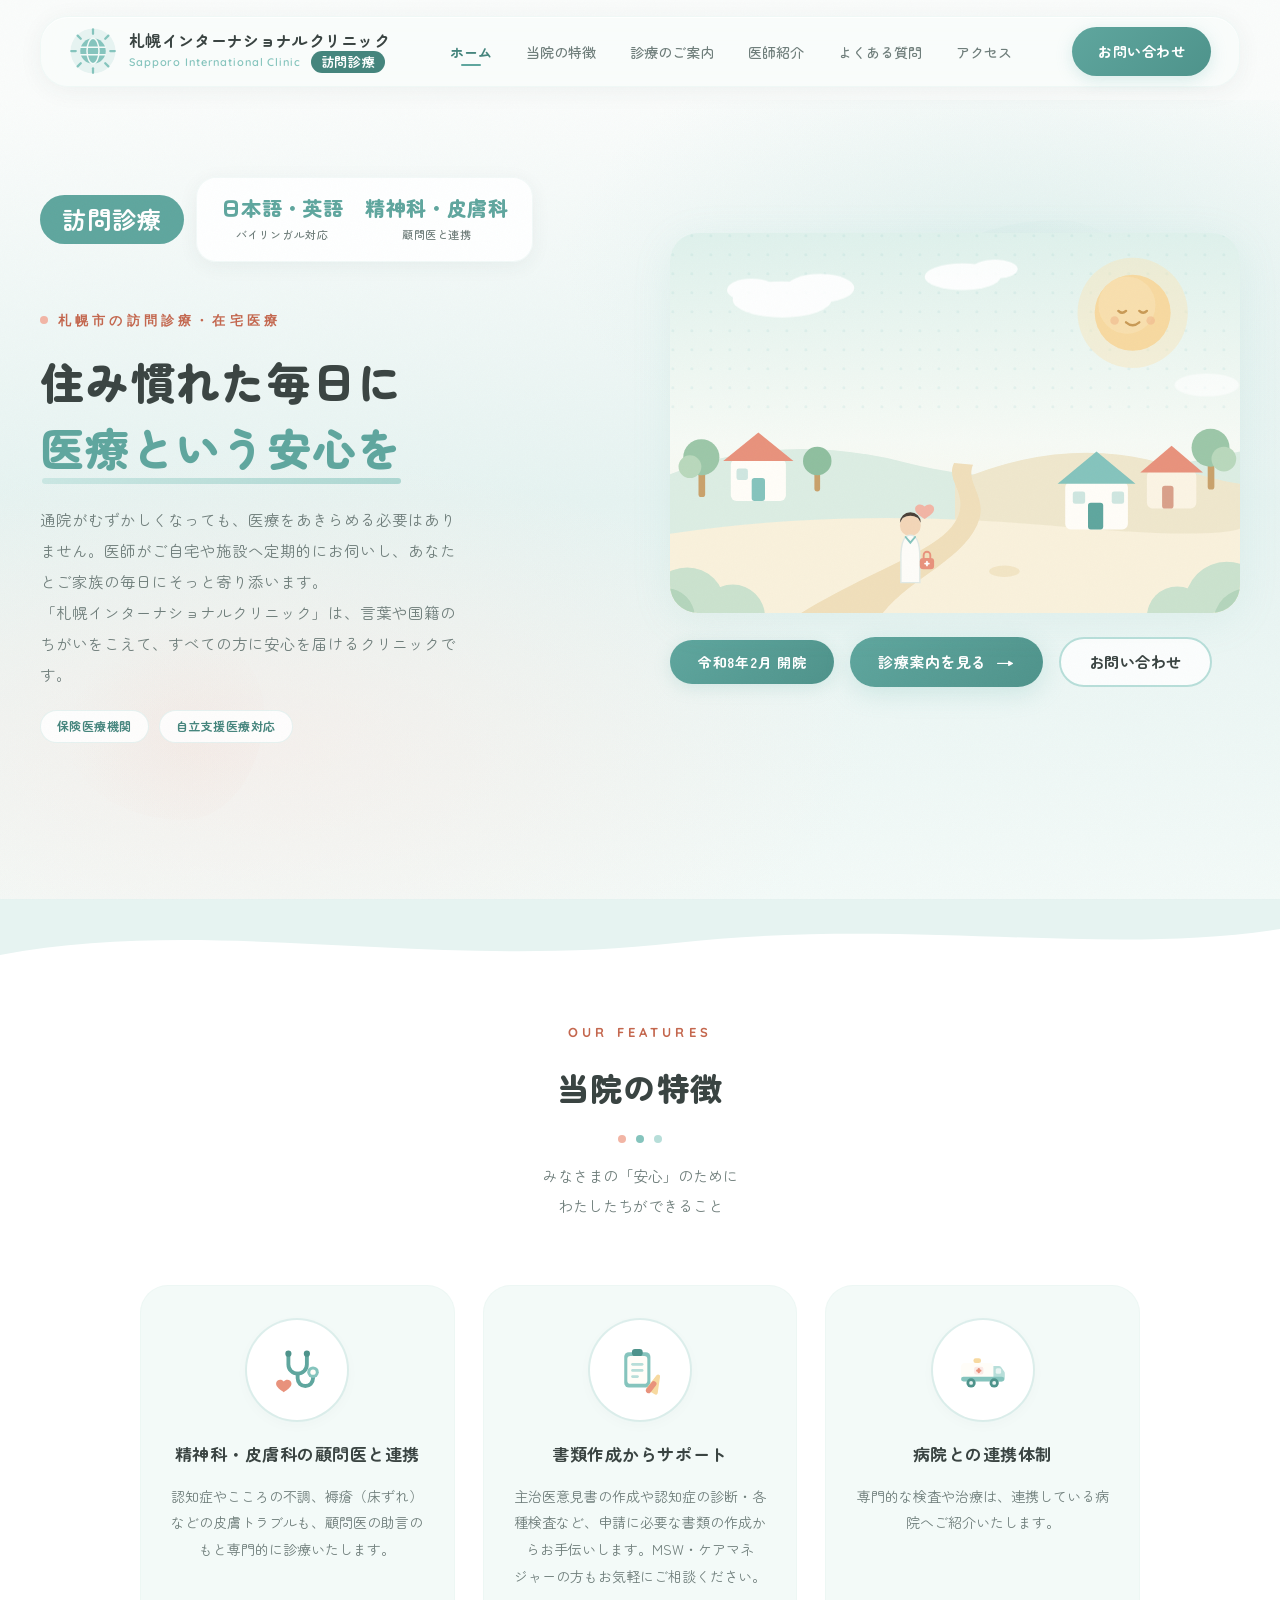
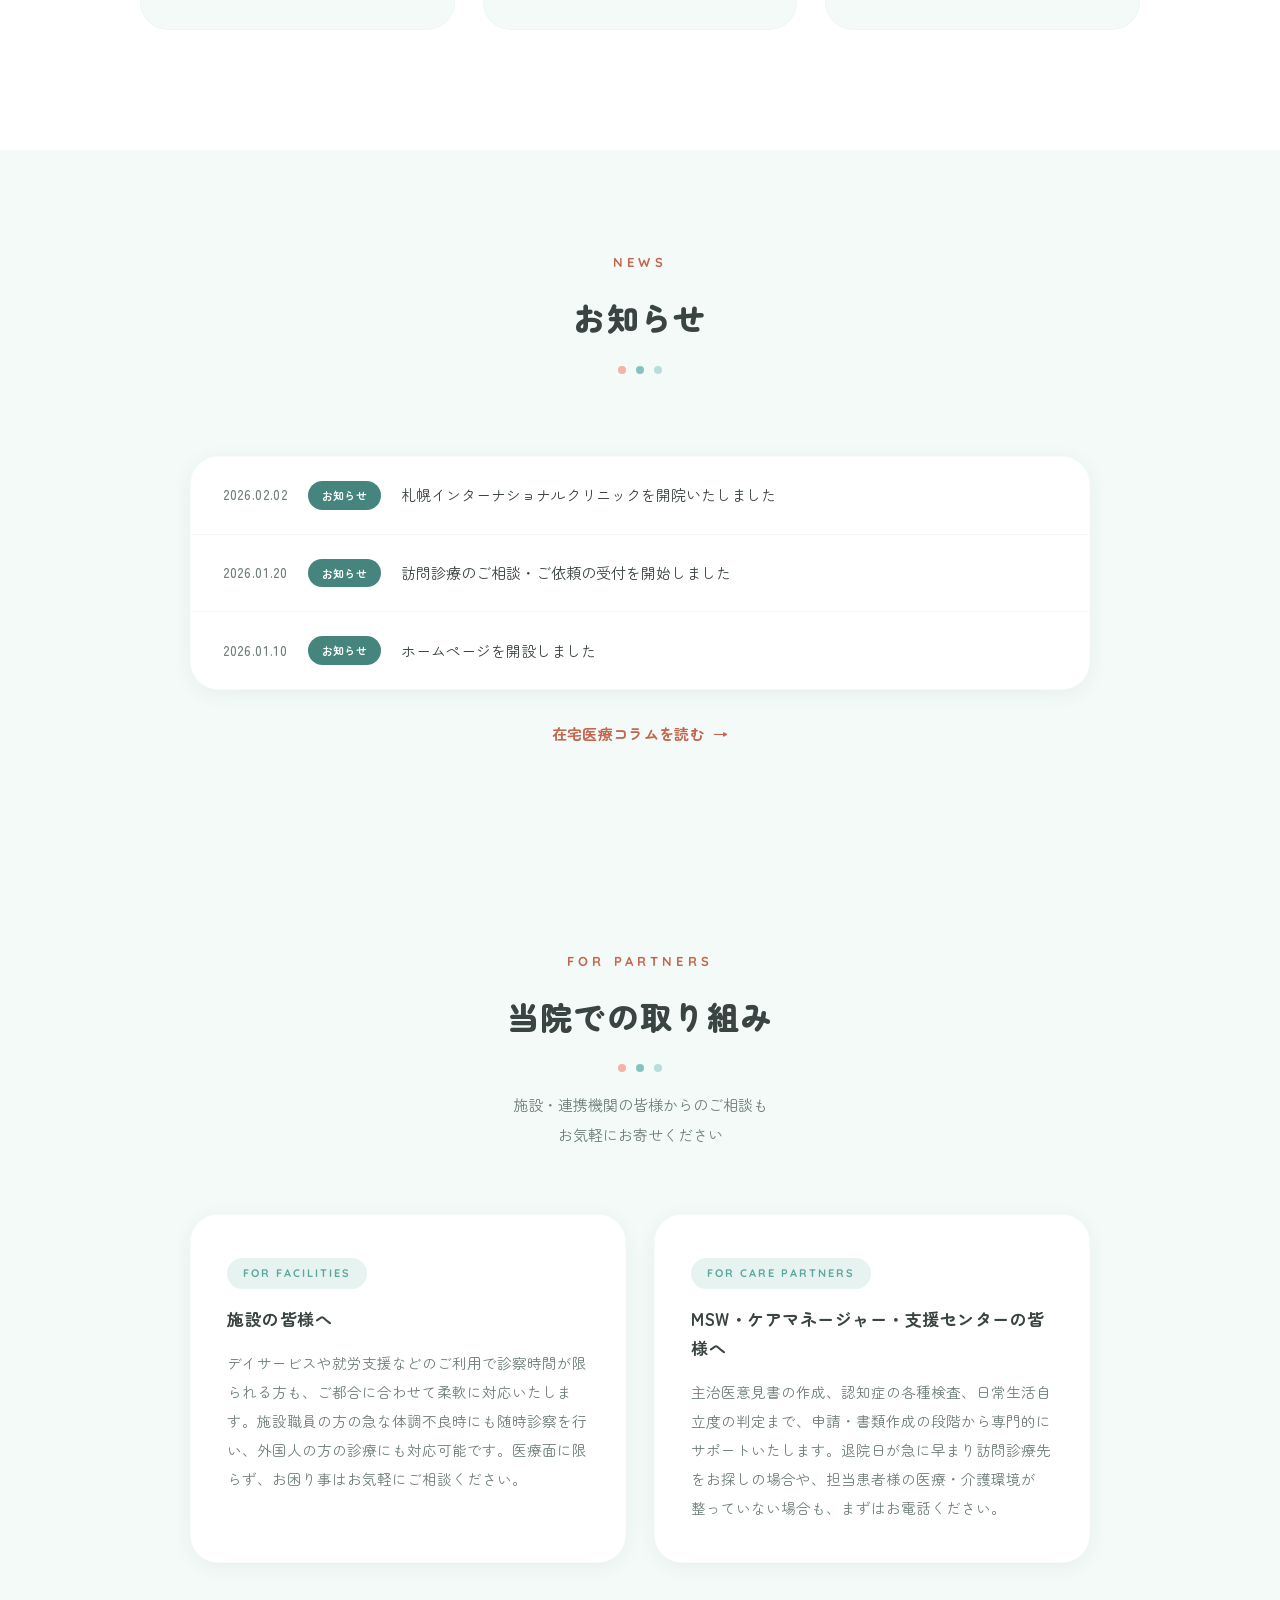
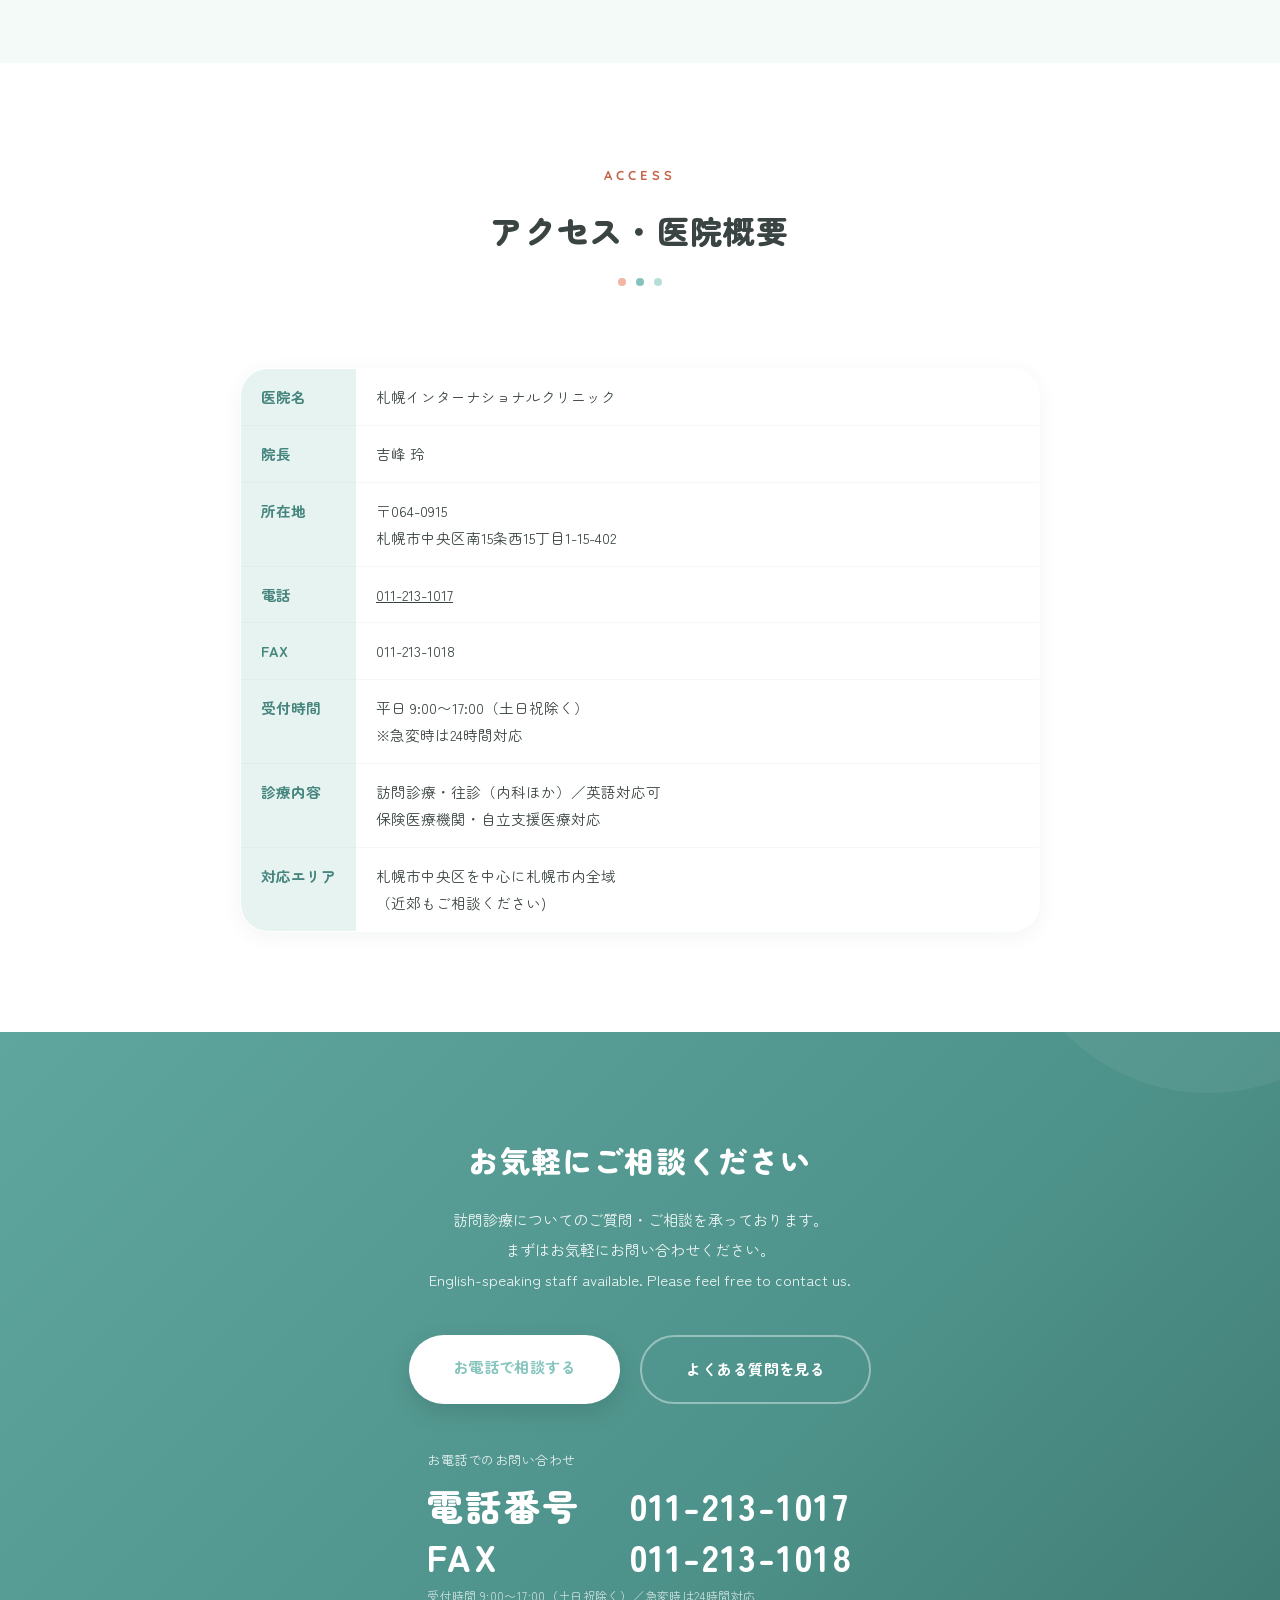
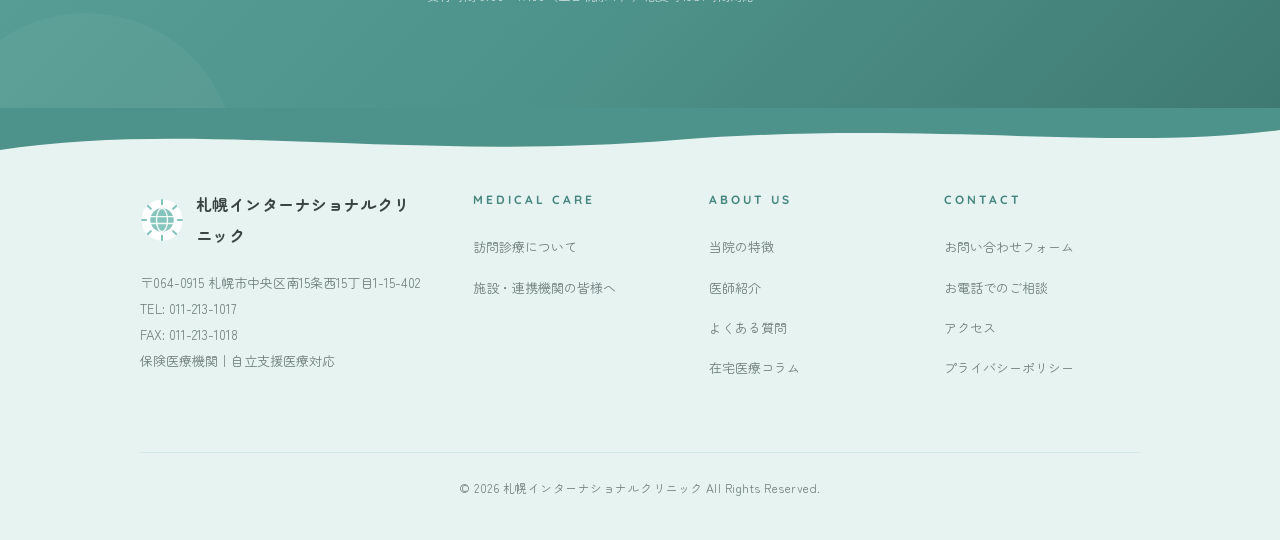
==== commit 06fffa13: "v23 sync (zip removed)" ====
--- a/index.html
+++ b/index.html
@@ -2,6 +2,7 @@
 <html lang="ja">
 <head>
 <meta charset="UTF-8">
+<link rel="preconnect" href="https://www.googletagmanager.com">
 <!-- Google tag (gtag.js) -->
 <script async src="https://www.googletagmanager.com/gtag/js?id=G-PVZB57DKBD"></script>
 <script>
@@ -26,7 +27,7 @@
 <meta property="og:description" content="札幌市中央区を中心に訪問診療・在宅医療を行うクリニック。英語対応、精神科・皮膚科顧問医と連携、自立支援医療対応。通院が難しい方はお気軽にご相談ください。">
 <meta property="og:url" content="https://sapporo-international-clinic.com/">
 <meta property="og:site_name" content="札幌インターナショナルクリニック">
-<meta property="og:image" content="https://sapporo-international-clinic.com/assets/images/ogp.png">
+<meta property="og:image" content="https://sapporo-international-clinic.com/assets/images/ogp.jpg">
 <meta property="og:locale" content="ja_JP">
 <meta property="og:image:width" content="1200">
 <meta property="og:image:height" content="630">
@@ -40,7 +41,7 @@
 <link rel="preconnect" href="https://fonts.gstatic.com" crossorigin>
 <link href="https://fonts.googleapis.com/css2?family=Zen+Maru+Gothic:wght@400;500;700;900&family=Quicksand:wght@600;700&display=swap" rel="stylesheet">
 
-<link rel="stylesheet" href="assets/css/style.css?v=8">
+<link rel="stylesheet" href="assets/css/style.css?v=10">
 </head>
 <body>
     <a class="skip-link" href="#top">本文へスキップ</a>
@@ -381,9 +382,6 @@
             <tr><th>診療内容</th><td>訪問診療・往診（内科ほか）／英語対応可<br>保険医療機関・自立支援医療対応</td></tr>
             <tr><th>対応エリア</th><td>札幌市中央区を中心に札幌市内全域<br>（近郊もご相談ください)</td></tr>
         </table>
-        <div class="access-map">
-            <iframe loading="lazy" title="札幌インターナショナルクリニックの地図" src="https://www.google.com/maps?q=%E6%9C%AD%E5%B9%8C%E5%B8%82%E4%B8%AD%E5%A4%AE%E5%8C%BA%E5%8D%9715%E6%9D%A1%E8%A5%BF15%E4%B8%81%E7%9B%AE1-15&z=15&output=embed&hl=ja" referrerpolicy="no-referrer-when-downgrade"></iframe>
-        </div>
     </div>
 </section>
 
@@ -495,7 +493,7 @@
   "alternateName": "Sapporo International Clinic",
   "description": "札幌市中央区の訪問診療クリニック。英語対応・自立支援医療対応。",
   "url": "https://sapporo-international-clinic.com/",
-  "image": "https://sapporo-international-clinic.com/assets/images/ogp.png",
+  "image": "https://sapporo-international-clinic.com/assets/images/ogp.jpg",
   "logo": "https://sapporo-international-clinic.com/apple-touch-icon.png",
   "telephone": "+81-11-213-1017",
   "faxNumber": "+81-11-213-1018",
--- a/assets/css/style.css
+++ b/assets/css/style.css
@@ -537,7 +537,6 @@
     color: white; white-space: nowrap;
     font-weight: 700; letter-spacing: 0.04em;
 }
-.news__tag--recruit { background: var(--accent-coral); }
 .news__title { flex: 1; font-size: 15px; color: var(--text-main); }
 .news__title a { text-decoration: none; color: inherit; transition: color 0.3s ease; }
 .news__title a:hover { color: var(--main-teal); }
@@ -629,81 +628,7 @@
 }
 .partner-card__text { font-size: 14.5px; color: var(--text-sub); line-height: 2; }
 
-/* Flow List */
-.flow-list {
-    max-width: var(--content-sm);
-    margin: 0 auto;
-    display: grid; gap: 0;
-}
-.flow-list__item {
-    display: grid; grid-template-columns: 80px 1fr; gap: 28px;
-    padding: 32px 0;
-    position: relative;
-}
-.flow-list__item:not(:last-child)::after {
-    content: ''; position: absolute;
-    left: 40px; top: 80px; bottom: 0; width: 2px;
-    background: linear-gradient(to bottom, var(--main-teal-soft), rgba(183, 222, 217, 0.2));
-}
-.flow-list__number {
-    width: 80px; height: 80px;
-    display: flex; align-items: center; justify-content: center;
-    background: linear-gradient(135deg, var(--main-teal-deep) 0%, #4E938B 100%);
-    color: white; font-size: 24px; font-weight: 900;
-    border-radius: 50%;
-    box-shadow: 0 6px 20px rgba(133, 196, 189, 0.3);
-    position: relative; z-index: 1;
-    transition: transform 0.4s var(--ease-spring);
-}
-.flow-list__item:hover .flow-list__number { transform: scale(1.08); }
-.flow-list__content { padding-top: 16px; }
-.flow-list__content h3 {
-    font-size: 18px; font-weight: 700;
-    margin-bottom: 8px; color: var(--text-main); letter-spacing: 0.03em;
-}
-.flow-list__content p { color: var(--text-sub); font-size: 15px; line-height: 2; }
-
-/* Cost */
-.cost-info {
-    max-width: var(--content-xs);
-    margin: 0 auto;
-    background: white;
-    padding: 40px;
-    border-radius: var(--radius-round);
-    box-shadow: var(--shadow-soft);
-    text-align: center;
-    border: 1px solid var(--main-a6);
-}
-.cost-info__heading {
-    font-size: 22px; font-weight: 700;
-    color: var(--main-teal); margin-bottom: 16px;
-}
-.cost-info__text {
-    font-size: 15px; color: var(--text-sub);
-    margin-bottom: 24px; line-height: 2;
-}
-.cost-table-wrap { overflow-x: auto; }
-.cost-table {
-    width: 100%; border-collapse: collapse;
-    font-size: 15px; min-width: 400px;
-}
-.cost-table thead th {
-    background: var(--main-teal);
-    color: #fff; font-weight: 600;
-    padding: 12px 16px; text-align: center;
-    font-size: 14px; line-height: 1.5;
-}
-.cost-table tbody th {
-    background: #E9F4F2; font-weight: 600;
-    padding: 14px 16px; text-align: left; white-space: nowrap;
-}
-.cost-table tbody td { padding: 14px 16px; text-align: center; color: var(--text-sub); }
-.cost-table tbody tr:nth-child(even) td { background: var(--main-a4); }
-.cost-table th, .cost-table td { border: 1px solid var(--main-a20); }
-.cost-info__notes {
-    font-size: 13px; color: var(--text-sub);
-    margin-top: 20px; line-height: 1.9; text-align: left;
-}
+
 
 /* --------------------------------------------------------------------------
    Doctors
@@ -1059,10 +984,6 @@
     .cta__title { font-size: 24px; }
     .cta__phone-number, .cta__phone-fax { font-size: 24px; }
     .cta__phone-term { width: 4.6em; min-width: 4.6em; font-size: 15px; }
-    .flow-list__item { grid-template-columns: 56px 1fr; gap: 18px; }
-    .flow-list__number { width: 56px; height: 56px; font-size: 18px; }
-    .flow-list__item:not(:last-child)::after { left: 28px; top: 56px; }
-    .cost-info { padding: 28px 20px; }
     .footer { padding: 70px 20px 32px; }
     .footer__inner { grid-template-columns: 1fr; gap: 32px; }
     .header__logo-text { font-size: 13px; }
@@ -1252,10 +1173,8 @@
    アクセス・医院概要
    -------------------------------------------------------------------------- */
 .access-grid {
-    max-width: var(--content-lg);
+    max-width: var(--content-sm);
     margin: 0 auto;
-    display: grid; grid-template-columns: 1fr 1fr; gap: 40px;
-    align-items: stretch;
 }
 .info-table {
     width: 100%; border-collapse: collapse;
@@ -1271,14 +1190,6 @@
     color: var(--main-teal-text); font-weight: 700;
     background: var(--main-teal-pale);
 }
-.access-map {
-    border-radius: var(--radius-round);
-    overflow: hidden;
-    box-shadow: var(--shadow-soft);
-    border: 1px solid var(--main-a6);
-    min-height: 340px;
-}
-.access-map iframe { width: 100%; height: 100%; min-height: 340px; border: 0; display: block; }
 
 /* --------------------------------------------------------------------------
    お問い合わせフォーム
@@ -1394,7 +1305,6 @@
 .post-table tbody th { background: var(--main-teal-pale); color: var(--main-teal-text); white-space: nowrap; }
 
 @media (max-width: 1023px) {
-    .access-grid { grid-template-columns: 1fr; }
 }
 @media (max-width: 767px) {
     .contact-form { padding: 30px 20px; }
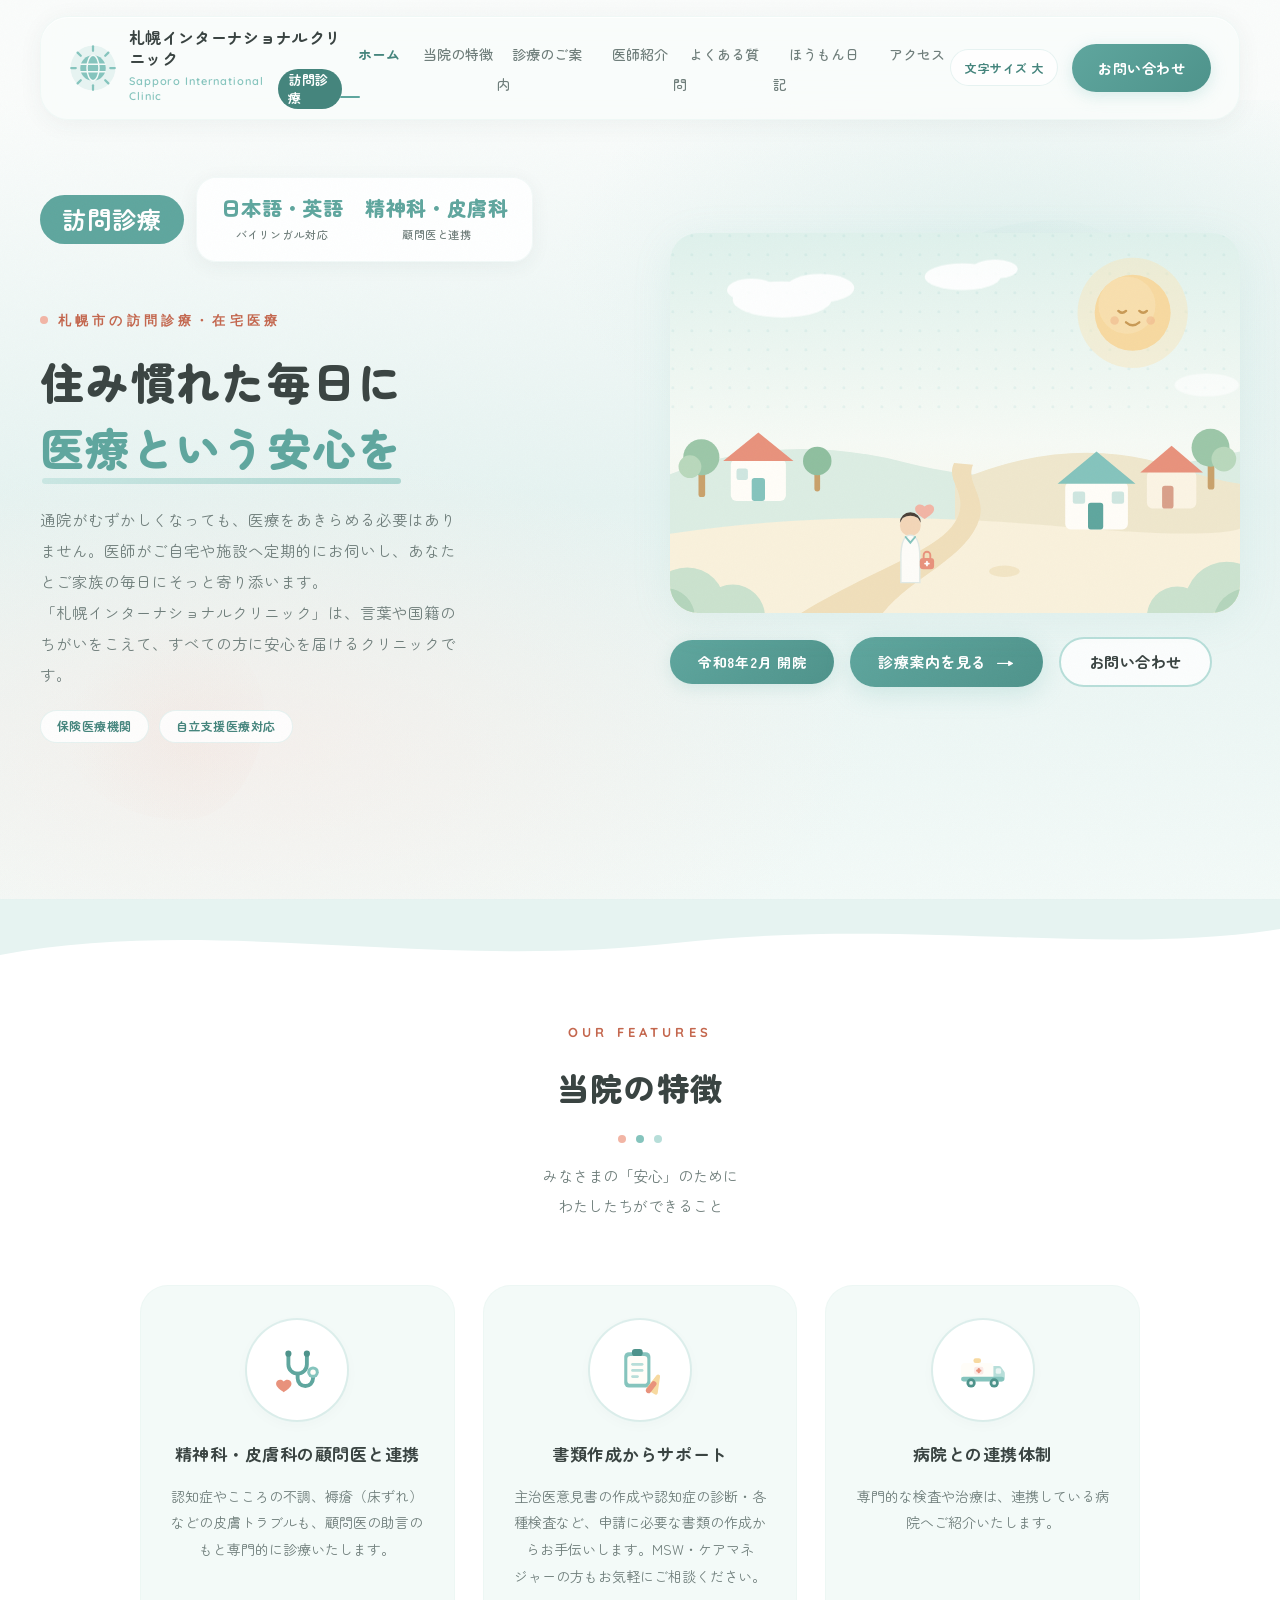
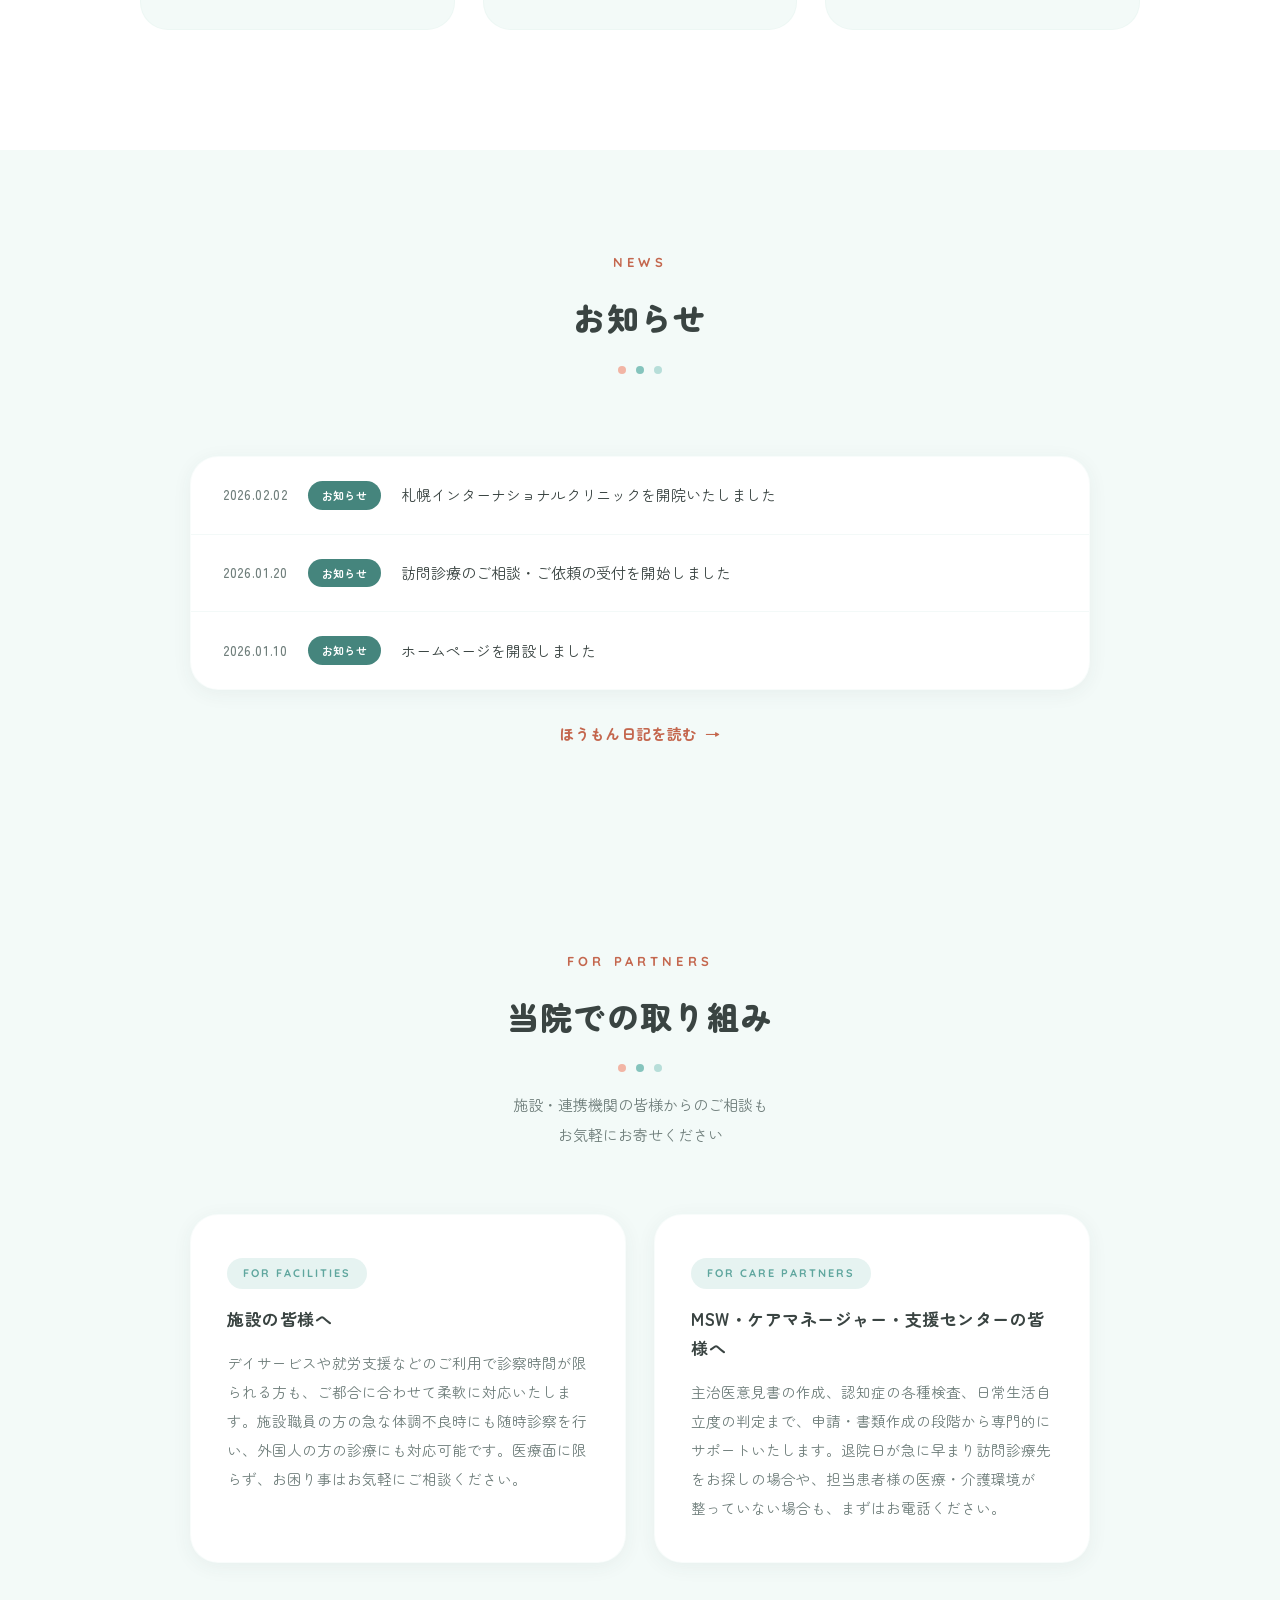
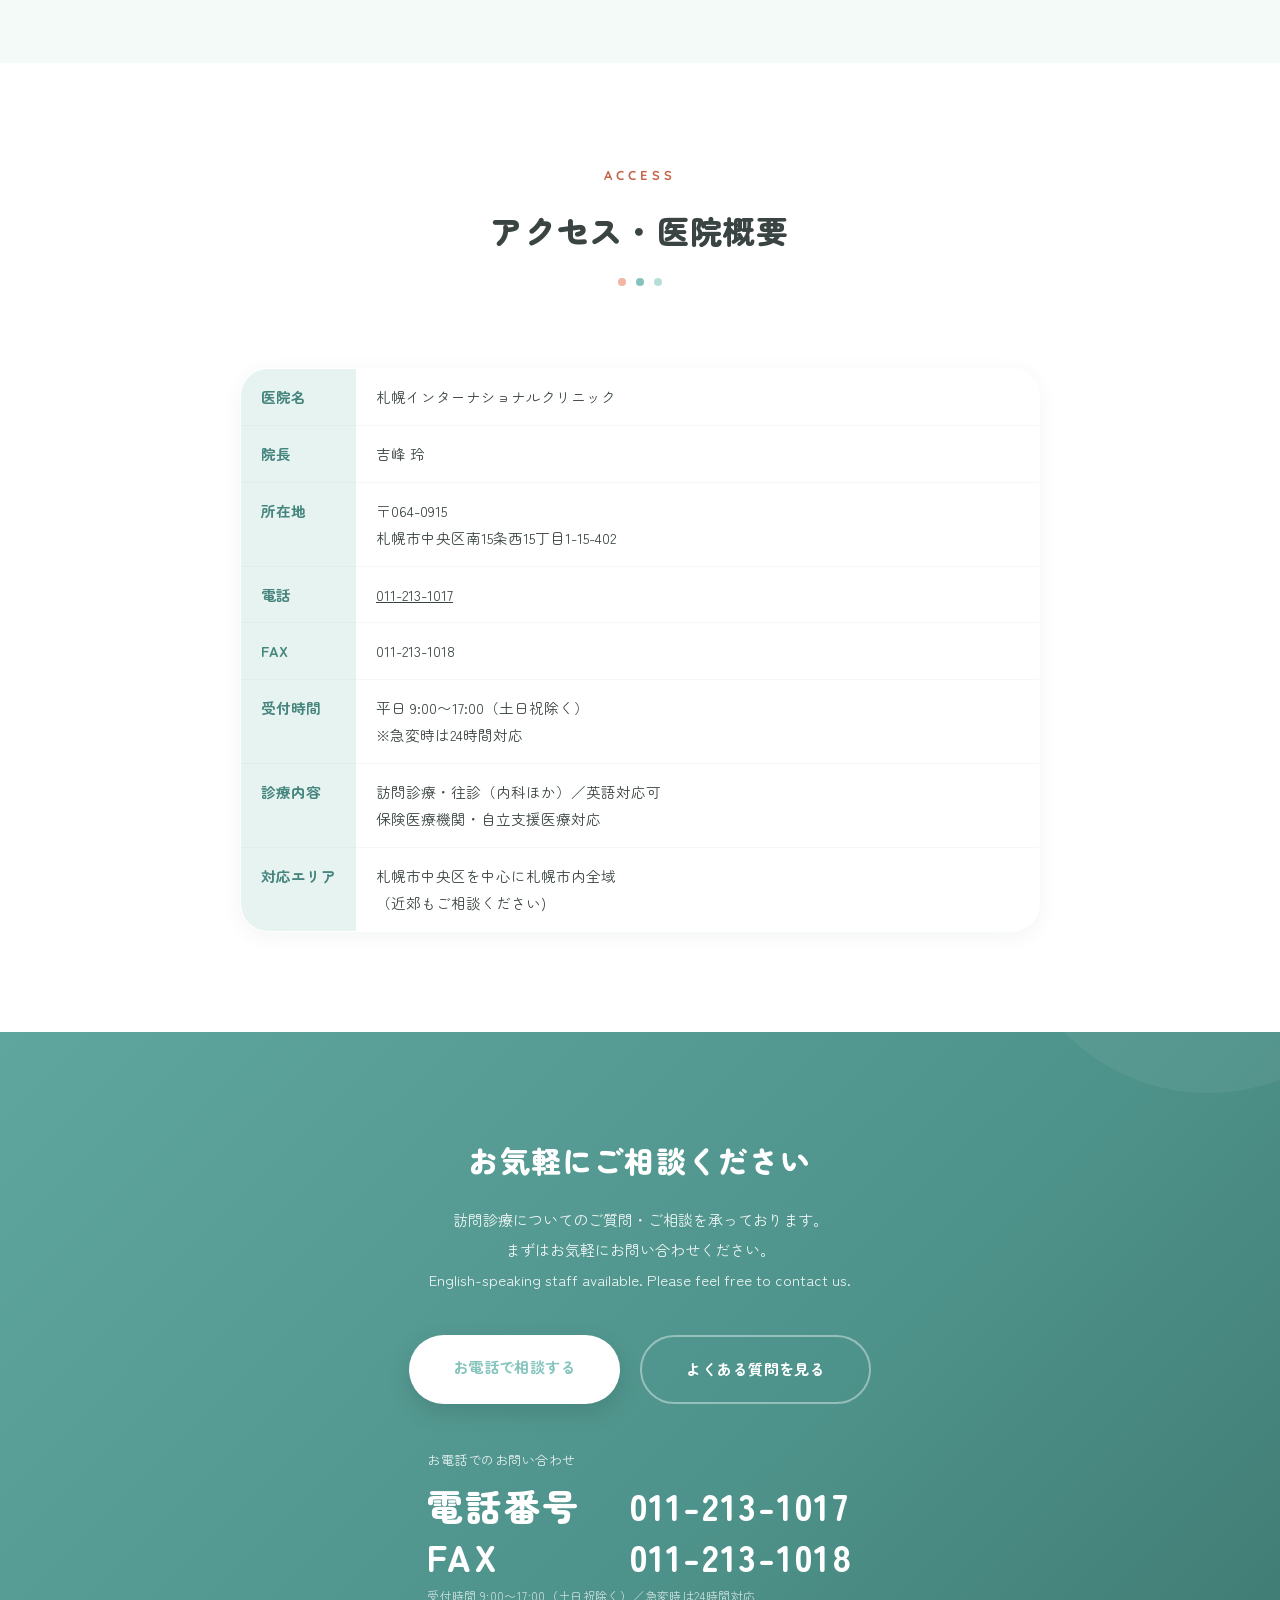
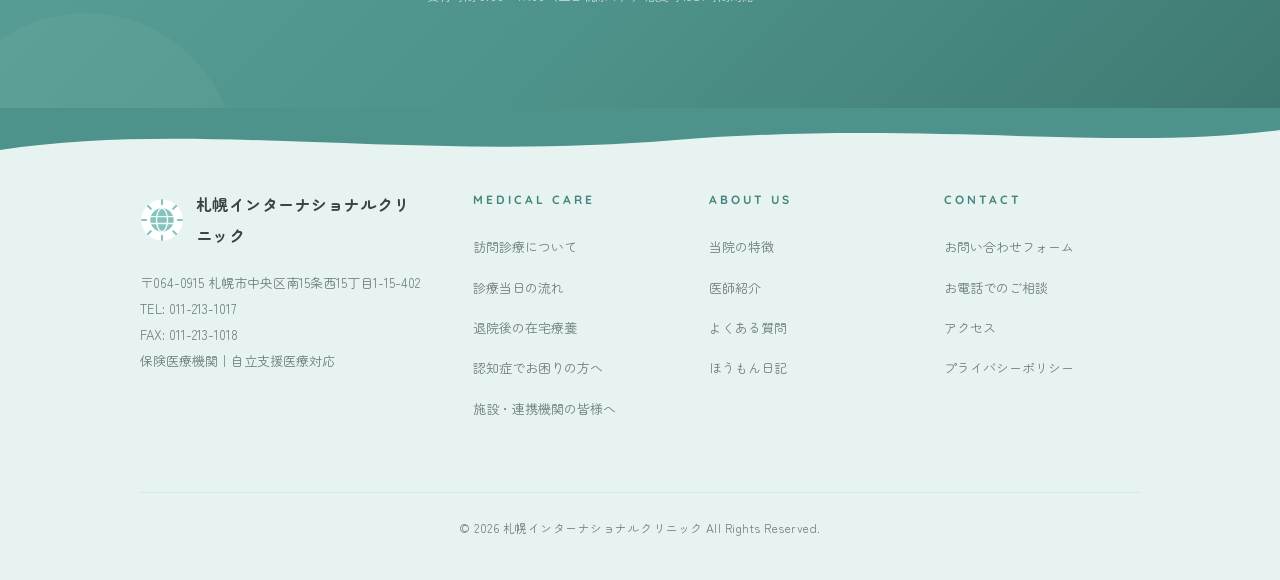
==== commit 14a52932: "v26 sync" ====
--- a/index.html
+++ b/index.html
@@ -41,7 +41,7 @@
 <link rel="preconnect" href="https://fonts.gstatic.com" crossorigin>
 <link href="https://fonts.googleapis.com/css2?family=Zen+Maru+Gothic:wght@400;500;700;900&family=Quicksand:wght@600;700&display=swap" rel="stylesheet">
 
-<link rel="stylesheet" href="assets/css/style.css?v=10">
+<link rel="stylesheet" href="assets/css/style.css?v=12">
 </head>
 <body>
     <a class="skip-link" href="#top">本文へスキップ</a>
@@ -86,10 +86,13 @@
                     <li><a href="medical-care.html" class="header__nav-link">診療のご案内</a></li>
                     <li><a href="doctors.html" class="header__nav-link">医師紹介</a></li>
                     <li><a href="faq.html" class="header__nav-link">よくある質問</a></li>
+                    <li><a href="blog/" class="header__nav-link">ほうもん日記</a></li>
                     <li><a href="#access" class="header__nav-link">アクセス</a></li>
+                    <li><button type="button" class="font-toggle js-font-toggle" aria-pressed="false">文字サイズを大きくする</button></li>
                 </ul>
             </nav>
 
+            <button type="button" class="font-toggle js-font-toggle" aria-pressed="false">文字サイズ 大</button>
             <a href="contact.html" class="header__cta">お問い合わせ</a>
         </div>
     </header>
@@ -331,7 +334,7 @@
             </div>
         </div>
         <p style="text-align:center; margin-top:28px;">
-            <a href="blog/" class="message__link">在宅医療コラムを読む <span>&rarr;</span></a>
+            <a href="blog/" class="message__link">ほうもん日記を読む <span>&rarr;</span></a>
         </p>
     </div>
 </section>
@@ -456,6 +459,9 @@
                 <h4 class="footer__title">Medical Care</h4>
                 <ul class="footer__links">
                     <li><a href="medical-care.html">訪問診療について</a></li>
+                    <li><a href="visit-flow.html">診療当日の流れ</a></li>
+                    <li><a href="taiin-support.html">退院後の在宅療養</a></li>
+                    <li><a href="ninchisho-care.html">認知症でお困りの方へ</a></li>
                     <li><a href="#partners">施設・連携機関の皆様へ</a></li>
                 </ul>
             </div>
@@ -465,7 +471,7 @@
                     <li><a href="#features">当院の特徴</a></li>
                     <li><a href="doctors.html">医師紹介</a></li>
                     <li><a href="faq.html">よくある質問</a></li>
-                    <li><a href="blog/">在宅医療コラム</a></li>
+                    <li><a href="blog/">ほうもん日記</a></li>
                 </ul>
             </div>
             <div>
--- a/assets/css/style.css
+++ b/assets/css/style.css
@@ -1313,3 +1313,83 @@
     .info-table th { width: 90px; padding: 12px 14px; }
     .info-table td { padding: 12px 14px; }
 }
+
+/* --------------------------------------------------------------------------
+   診療当日の流れ
+   -------------------------------------------------------------------------- */
+.visit-steps {
+    max-width: var(--content-sm);
+    margin: 0 auto;
+    display: grid; gap: 18px;
+}
+.visit-step {
+    display: grid; grid-template-columns: 112px 1fr; gap: 24px;
+    align-items: center;
+    background: white;
+    border: 1px solid var(--main-a6);
+    border-radius: var(--radius-round);
+    box-shadow: var(--shadow-soft);
+    padding: 24px 28px;
+    position: relative;
+}
+.visit-step__art {
+    width: 112px; height: 112px;
+    background: var(--sub-mint);
+    border-radius: 22px;
+    display: flex; align-items: center; justify-content: center;
+    overflow: hidden;
+}
+.visit-step__art svg { width: 84%; height: 84%; }
+.visit-step__num {
+    position: absolute; top: -10px; left: -10px;
+    width: 36px; height: 36px;
+    background: linear-gradient(135deg, var(--main-teal-deep), #4E938B);
+    color: #fff; font-weight: 900; font-size: 16px;
+    border-radius: 50%;
+    display: flex; align-items: center; justify-content: center;
+    box-shadow: 0 4px 12px rgba(95, 166, 158, 0.4);
+}
+.visit-step__title { font-size: 16.5px; font-weight: 700; margin-bottom: 6px; letter-spacing: 0.03em; }
+.visit-step__text { font-size: 14px; color: var(--text-sub); line-height: 1.95; }
+.visit-note {
+    max-width: var(--content-sm);
+    margin: 36px auto 0;
+    background: var(--main-teal-pale);
+    border-radius: 20px;
+    padding: 22px 26px;
+    font-size: 13.5px; color: var(--text-main); line-height: 2;
+}
+.visit-note strong { color: var(--main-teal-text); }
+@media (max-width: 767px) {
+    .visit-step { grid-template-columns: 84px 1fr; gap: 16px; padding: 20px 18px; }
+    .visit-step__art { width: 84px; height: 84px; border-radius: 18px; }
+}
+
+/* --------------------------------------------------------------------------
+   文字サイズ切替
+   -------------------------------------------------------------------------- */
+.font-toggle {
+    border: 1px solid var(--main-a20);
+    background: rgba(255,255,255,0.85);
+    border-radius: var(--radius-pill);
+    font-family: inherit;
+    font-size: 12px; font-weight: 700;
+    color: var(--main-teal-text);
+    padding: 9px 14px;
+    cursor: pointer;
+    letter-spacing: 0.04em;
+    margin-right: 14px;
+    white-space: nowrap;
+    transition: all 0.3s ease;
+}
+.font-toggle:hover { border-color: var(--main-teal); background: #fff; }
+html.large-text .font-toggle { background: var(--main-teal-deep); color: #fff; border-color: var(--main-teal-deep); }
+html.large-text body { zoom: 1.18; }
+.header__nav .font-toggle { display: none; }
+@media (max-width: 1023px) {
+    .header__inner > .font-toggle { display: none; }
+    .header__nav .font-toggle { display: block; width: 100%; margin: 8px 0 0; padding: 12px; font-size: 14px; }
+}
+@media (max-width: 1023px) {
+    .medical-list[style] { grid-template-columns: 1fr !important; }
+}
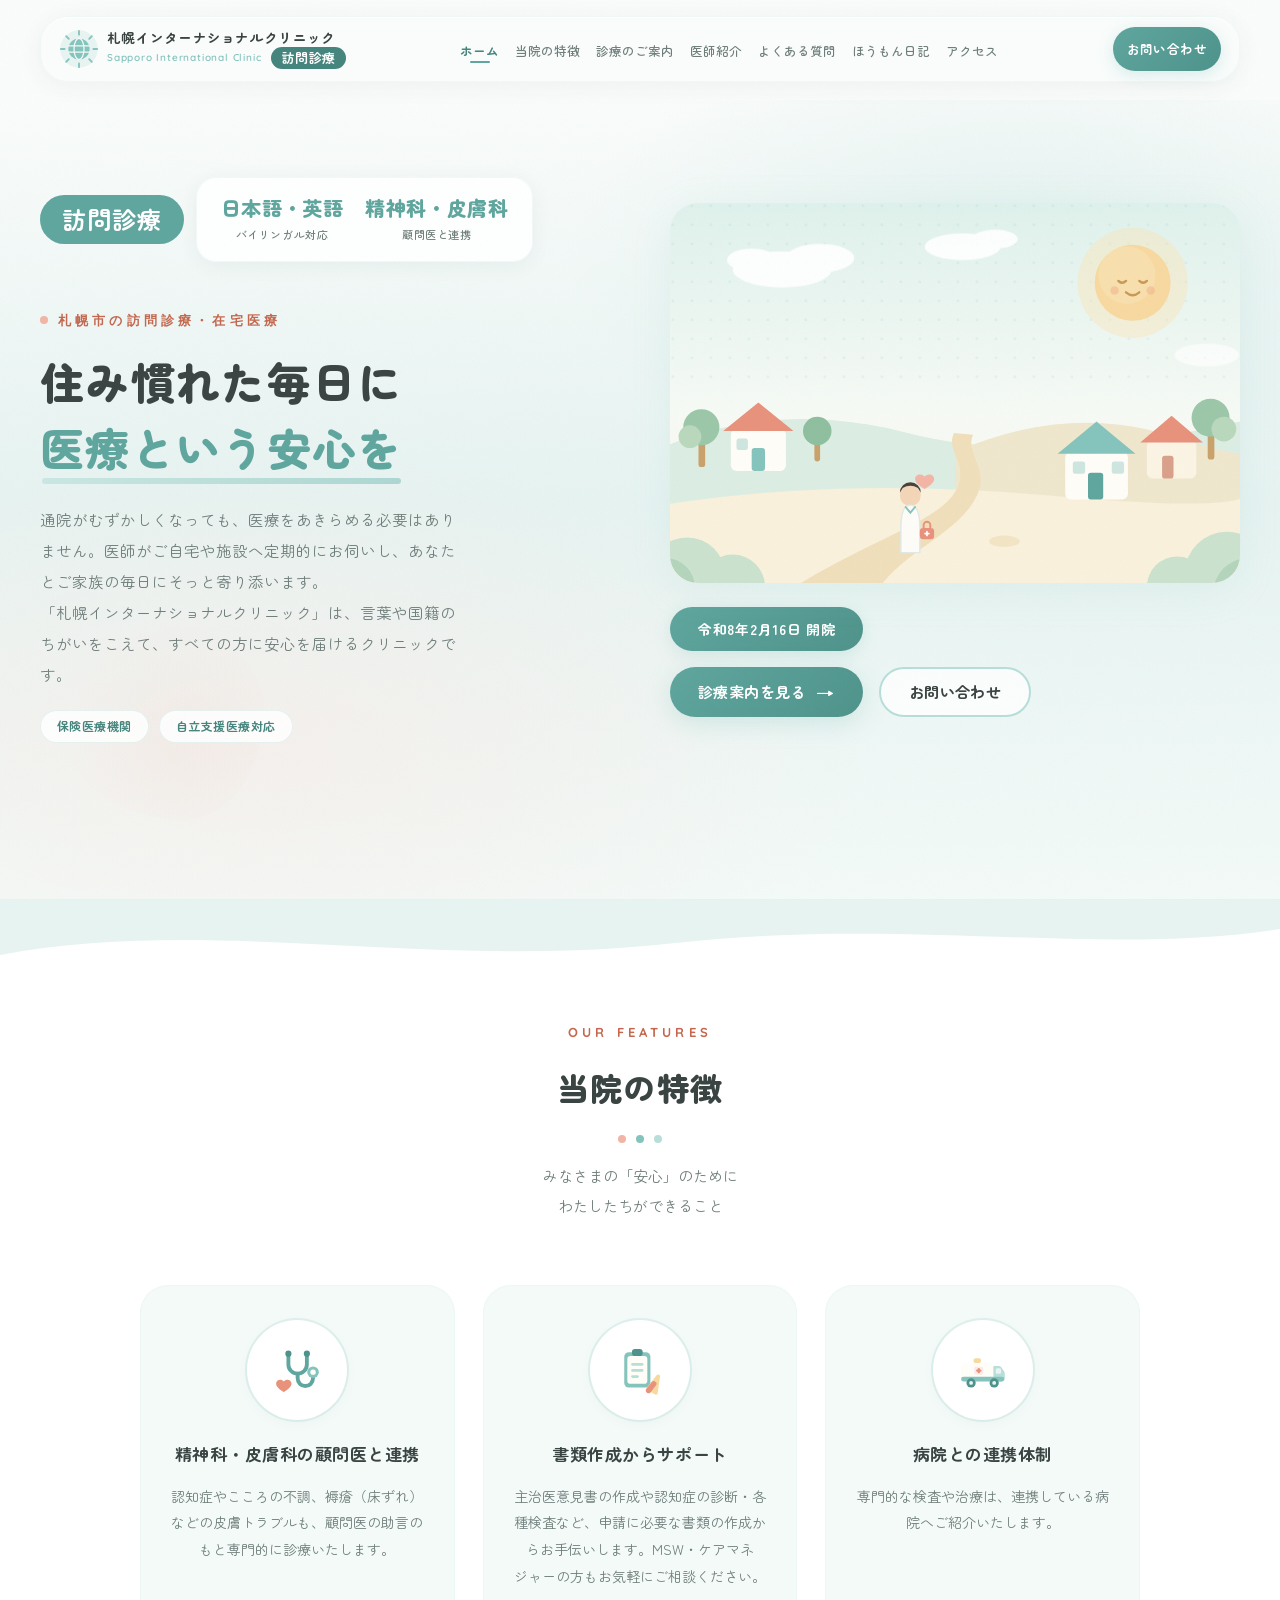
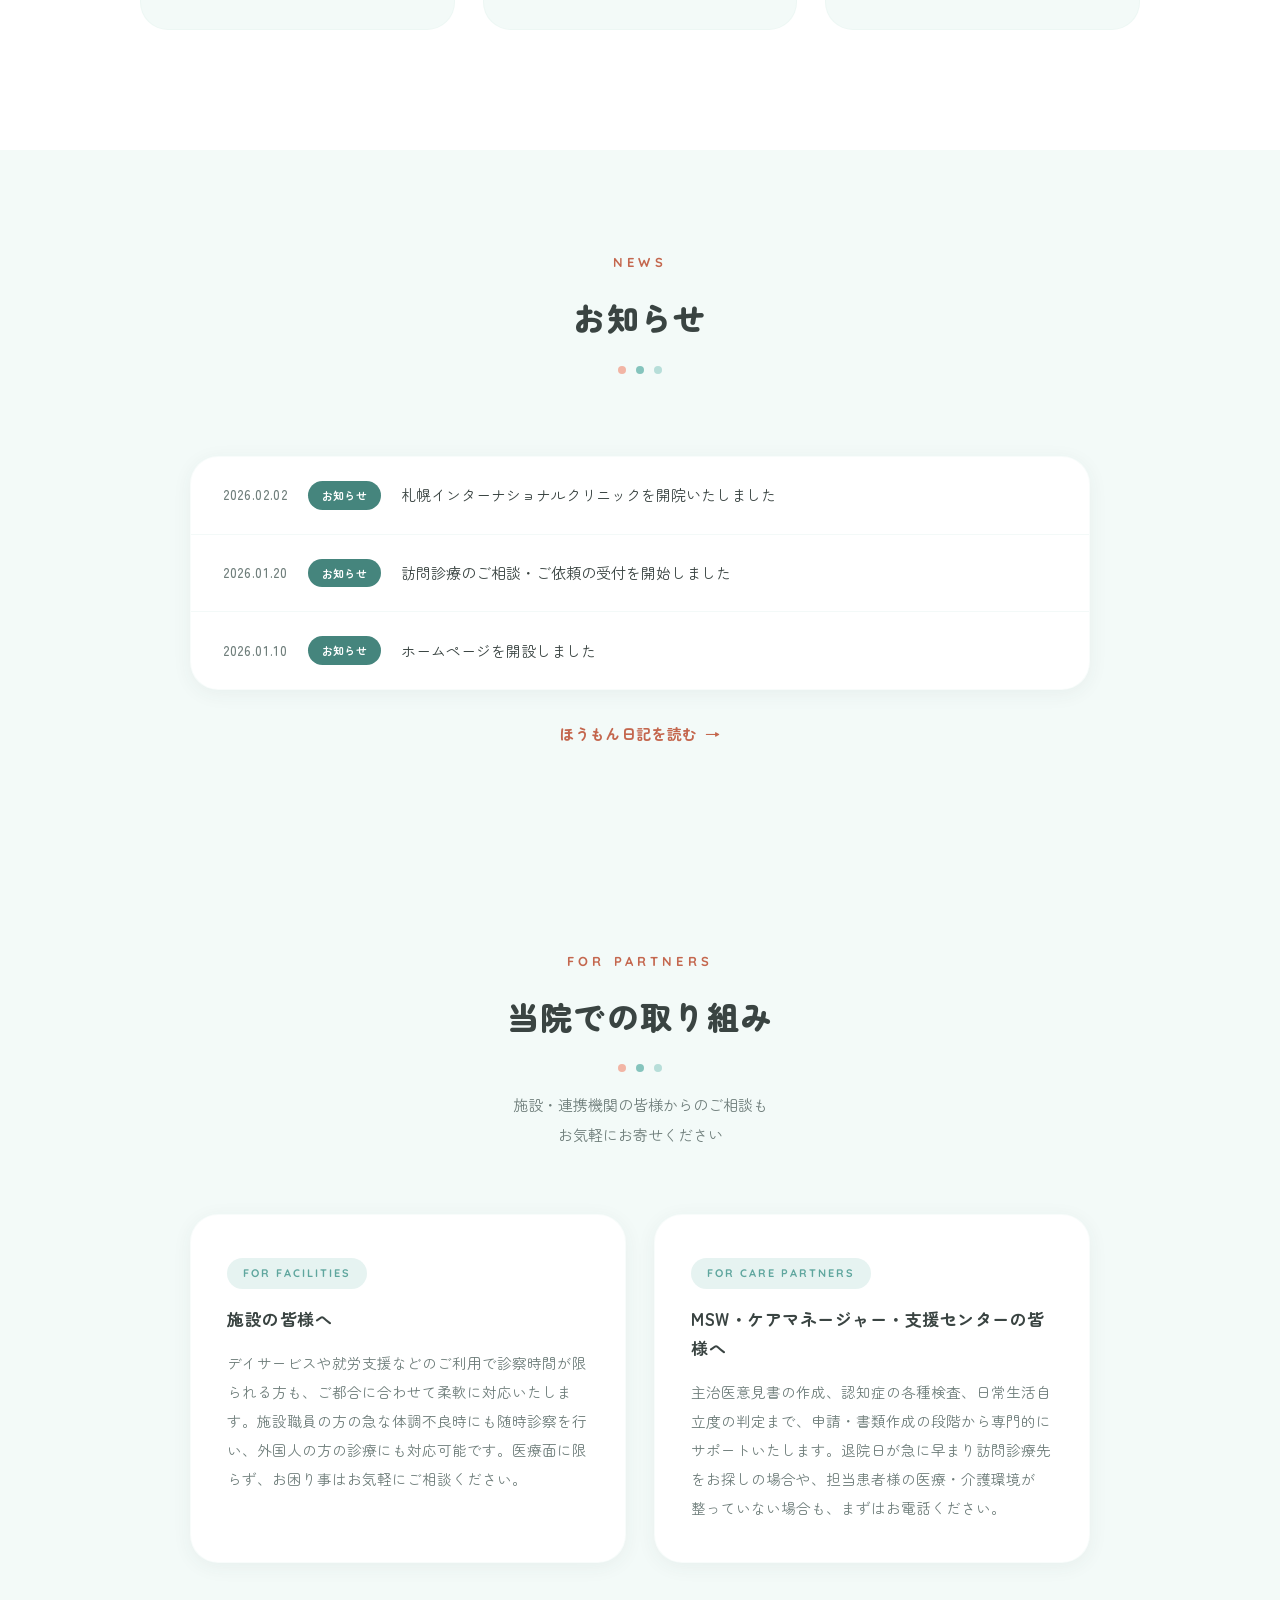
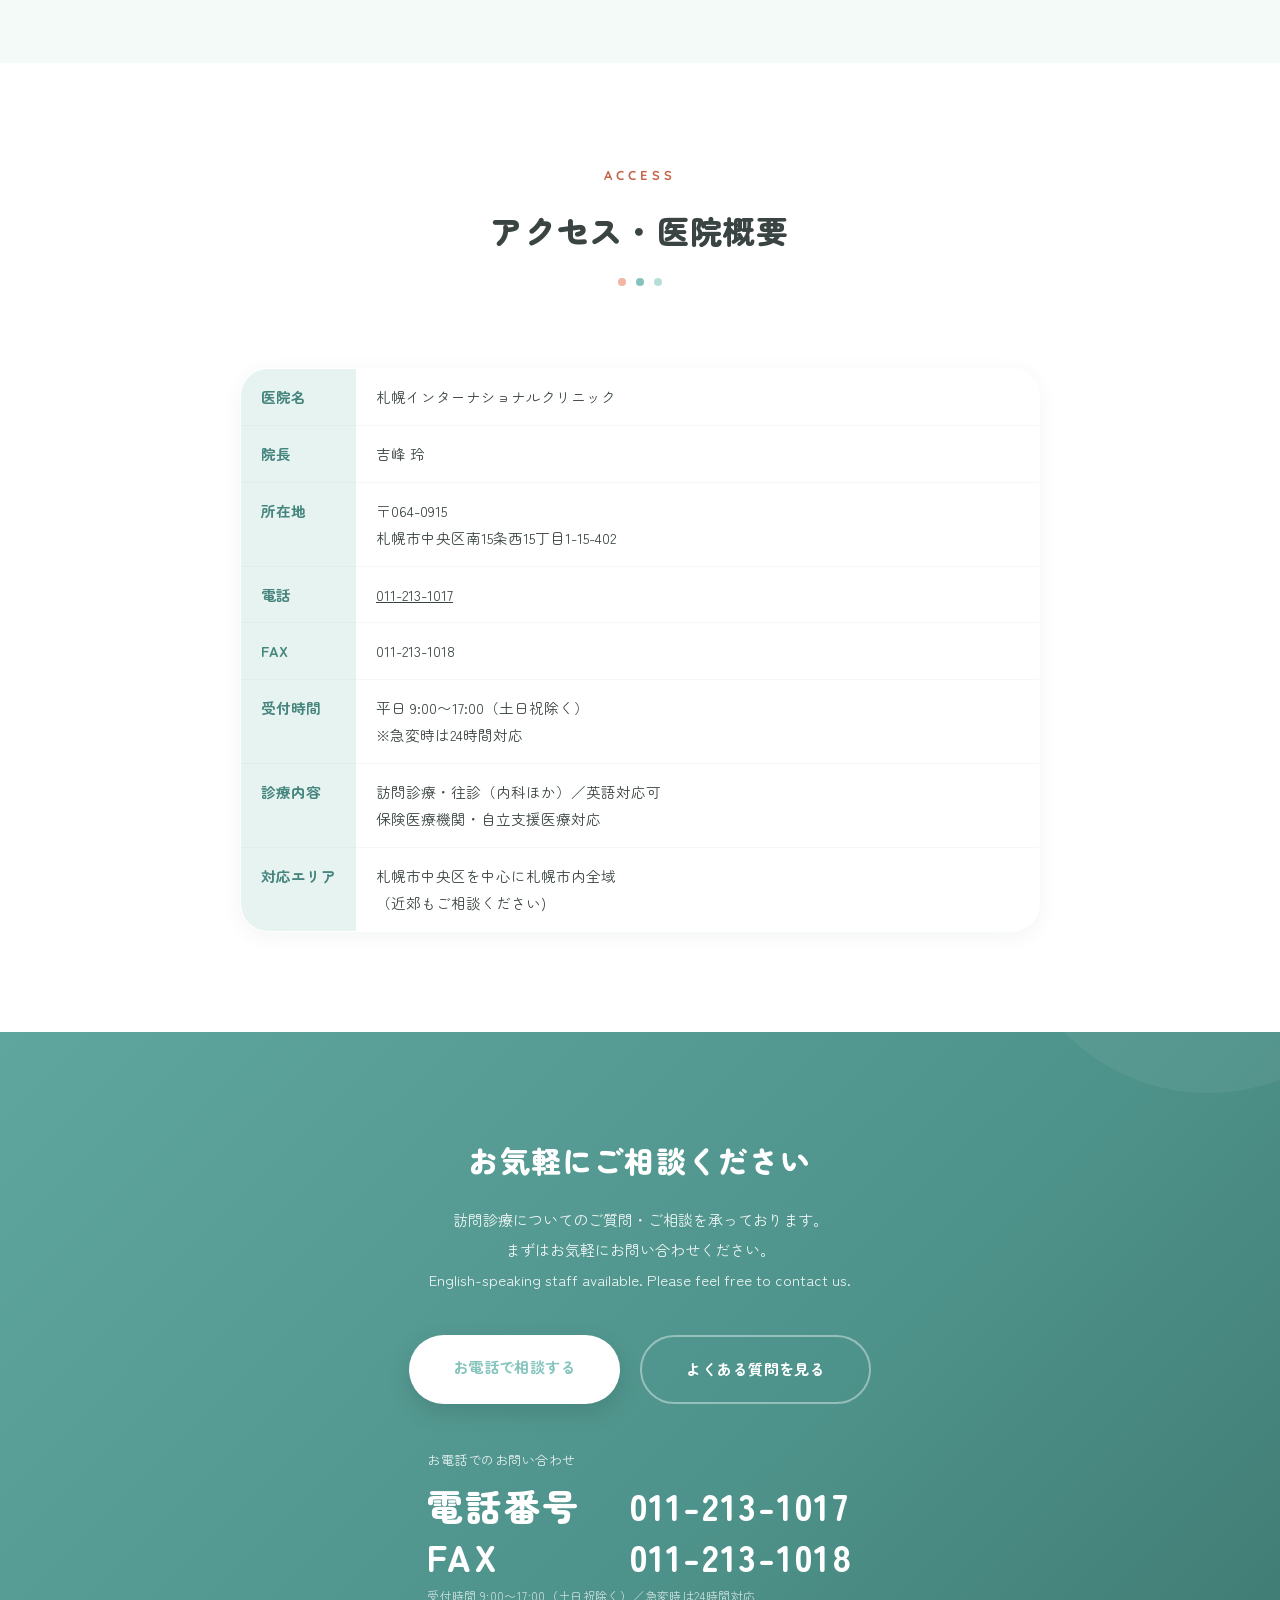
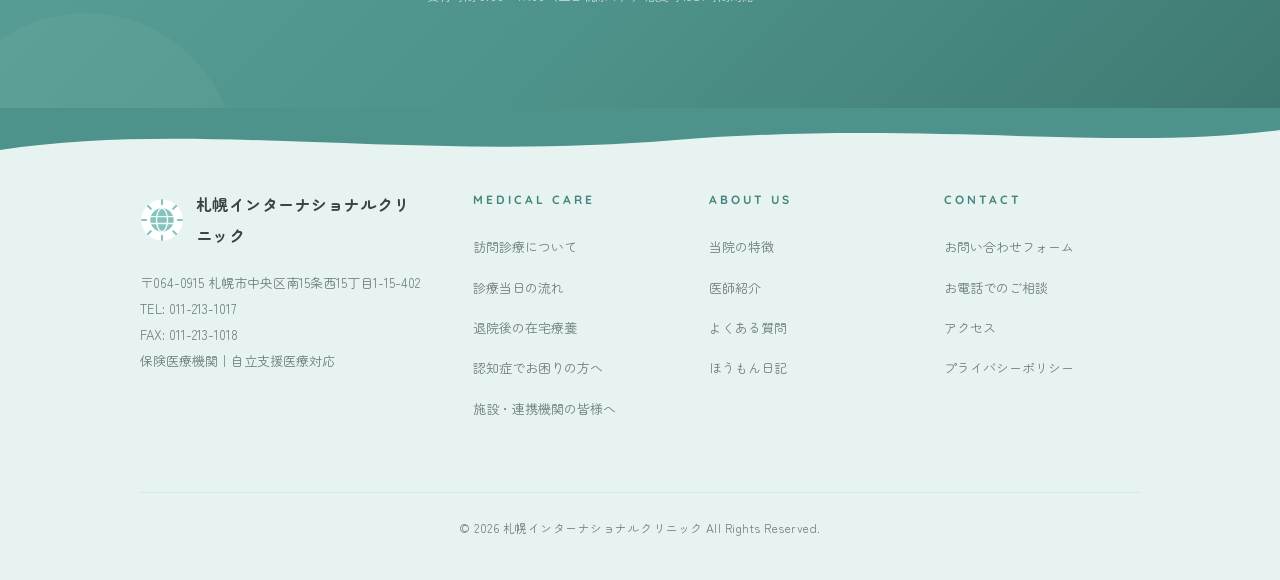
==== commit 6c91aa2d: "v27 sync" ====
--- a/index.html
+++ b/index.html
@@ -41,7 +41,7 @@
 <link rel="preconnect" href="https://fonts.gstatic.com" crossorigin>
 <link href="https://fonts.googleapis.com/css2?family=Zen+Maru+Gothic:wght@400;500;700;900&family=Quicksand:wght@600;700&display=swap" rel="stylesheet">
 
-<link rel="stylesheet" href="assets/css/style.css?v=12">
+<link rel="stylesheet" href="assets/css/style.css?v=14">
 </head>
 <body>
     <a class="skip-link" href="#top">本文へスキップ</a>
@@ -88,11 +88,8 @@
                     <li><a href="faq.html" class="header__nav-link">よくある質問</a></li>
                     <li><a href="blog/" class="header__nav-link">ほうもん日記</a></li>
                     <li><a href="#access" class="header__nav-link">アクセス</a></li>
-                    <li><button type="button" class="font-toggle js-font-toggle" aria-pressed="false">文字サイズを大きくする</button></li>
                 </ul>
             </nav>
-
-            <button type="button" class="font-toggle js-font-toggle" aria-pressed="false">文字サイズ 大</button>
             <a href="contact.html" class="header__cta">お問い合わせ</a>
         </div>
     </header>
@@ -225,7 +222,7 @@
                 </svg>
             </div>
             <div class="hero__visual-actions">
-                <p class="hero__opening">令和8年2月 開院</p>
+                <p class="hero__opening">令和8年2月16日 開院</p>
                 <div class="hero__buttons">
                     <a href="medical-care.html" class="hero__btn hero__btn--primary">
                         診療案内を見る
--- a/assets/css/style.css
+++ b/assets/css/style.css
@@ -135,6 +135,7 @@
     padding: 10px 16px; border-radius: var(--radius-pill);
     transition: all 0.35s var(--ease-out-expo);
     position: relative;
+    white-space: nowrap;
 }
 .header__nav-link::after {
     content: ''; position: absolute;
@@ -1365,31 +1366,20 @@
     .visit-step__art { width: 84px; height: 84px; border-radius: 18px; }
 }
 
-/* --------------------------------------------------------------------------
-   文字サイズ切替
-   -------------------------------------------------------------------------- */
-.font-toggle {
-    border: 1px solid var(--main-a20);
-    background: rgba(255,255,255,0.85);
-    border-radius: var(--radius-pill);
-    font-family: inherit;
-    font-size: 12px; font-weight: 700;
-    color: var(--main-teal-text);
-    padding: 9px 14px;
-    cursor: pointer;
-    letter-spacing: 0.04em;
-    margin-right: 14px;
-    white-space: nowrap;
-    transition: all 0.3s ease;
-}
-.font-toggle:hover { border-color: var(--main-teal); background: #fff; }
-html.large-text .font-toggle { background: var(--main-teal-deep); color: #fff; border-color: var(--main-teal-deep); }
-html.large-text body { zoom: 1.18; }
-.header__nav .font-toggle { display: none; }
-@media (max-width: 1023px) {
-    .header__inner > .font-toggle { display: none; }
-    .header__nav .font-toggle { display: block; width: 100%; margin: 8px 0 0; padding: 12px; font-size: 14px; }
-}
 @media (max-width: 1023px) {
     .medical-list[style] { grid-template-columns: 1fr !important; }
 }
+
+/* 中間幅でナビが窮屈になる場合の調整 */
+@media (min-width: 1024px) and (max-width: 1339px) {
+    .header { padding: 10px 18px; }
+    .header--scrolled { padding: 6px 18px; }
+    .header__inner { gap: 8px; }
+    .header__logo { gap: 8px; }
+    .header__logo-icon { width: 40px; height: 40px; }
+    .header__nav-list { gap: 0; }
+    .header__nav-link { padding: 9px 8px; font-size: 12.5px; }
+    .header__logo-text { font-size: 13.5px; white-space: nowrap; }
+    .header__logo-text small { font-size: 10px; }
+    .header__cta { padding: 10px 14px; font-size: 12.5px; }
+}
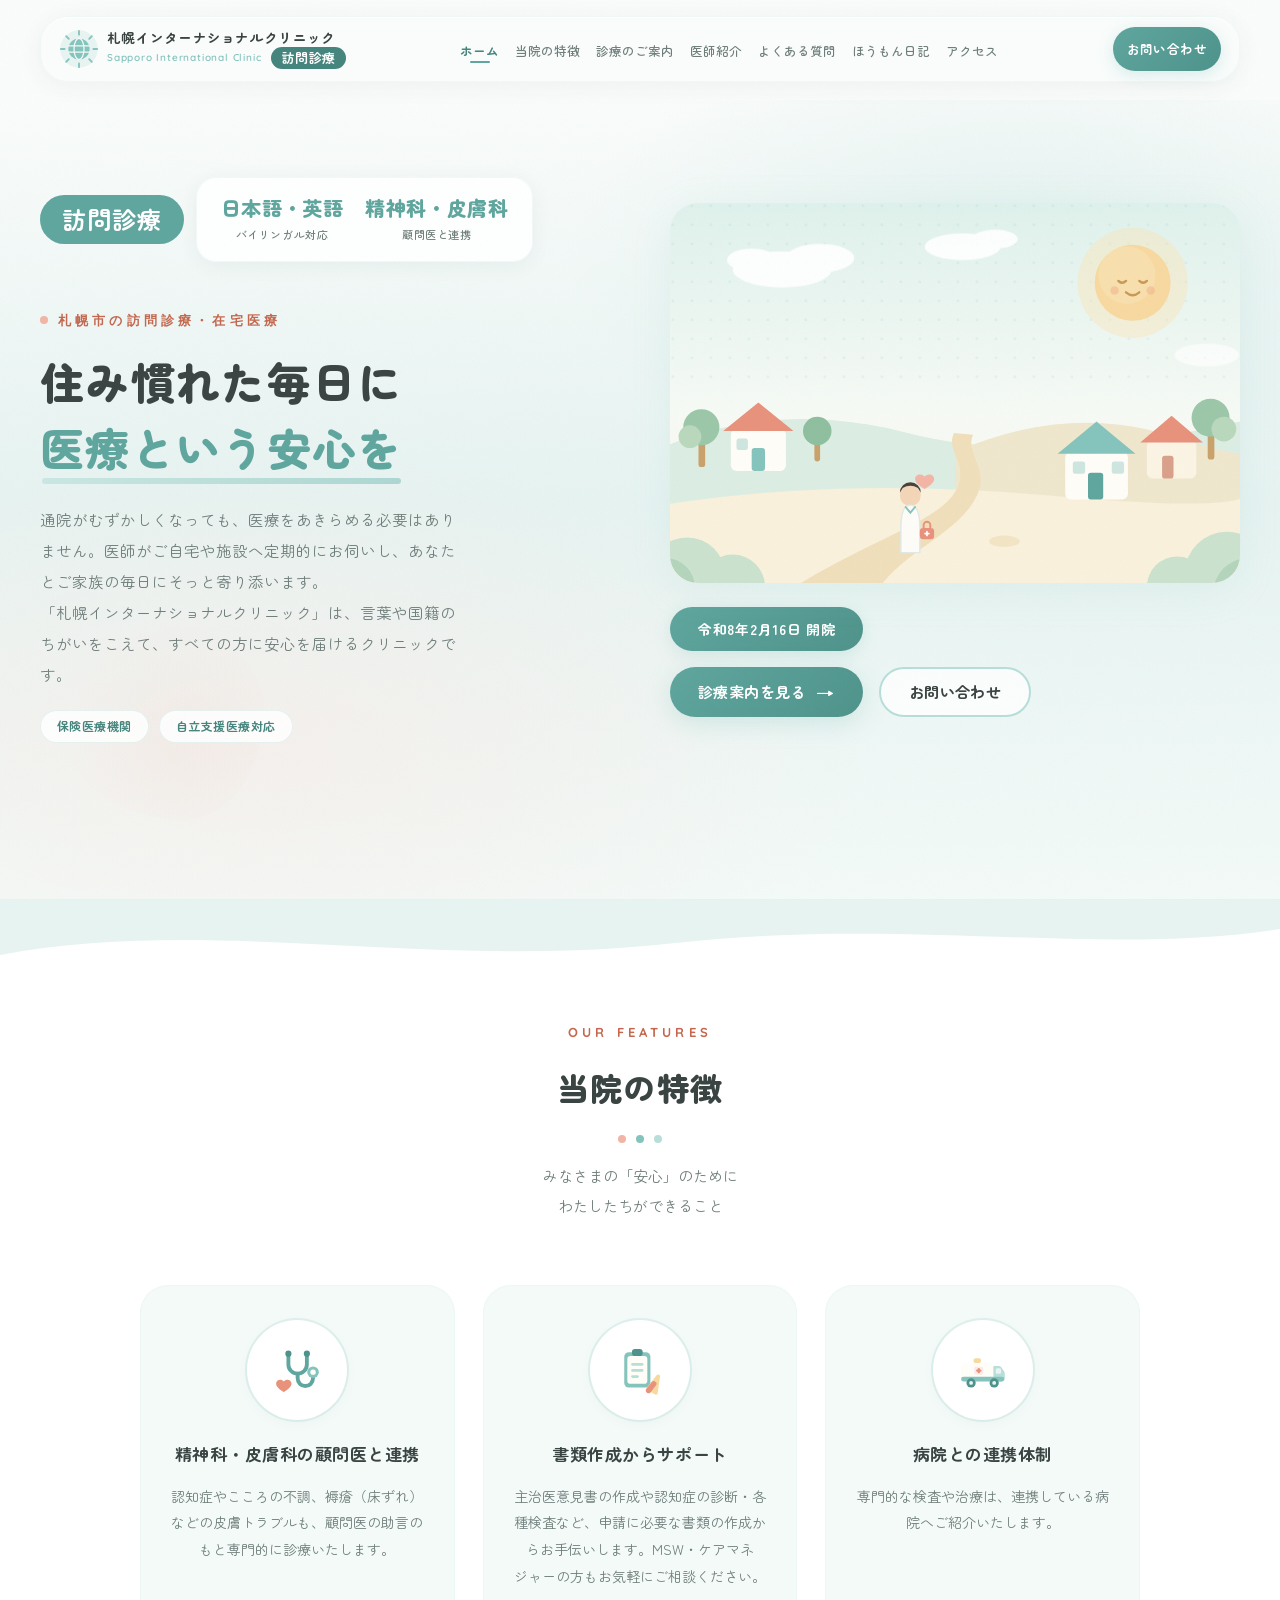
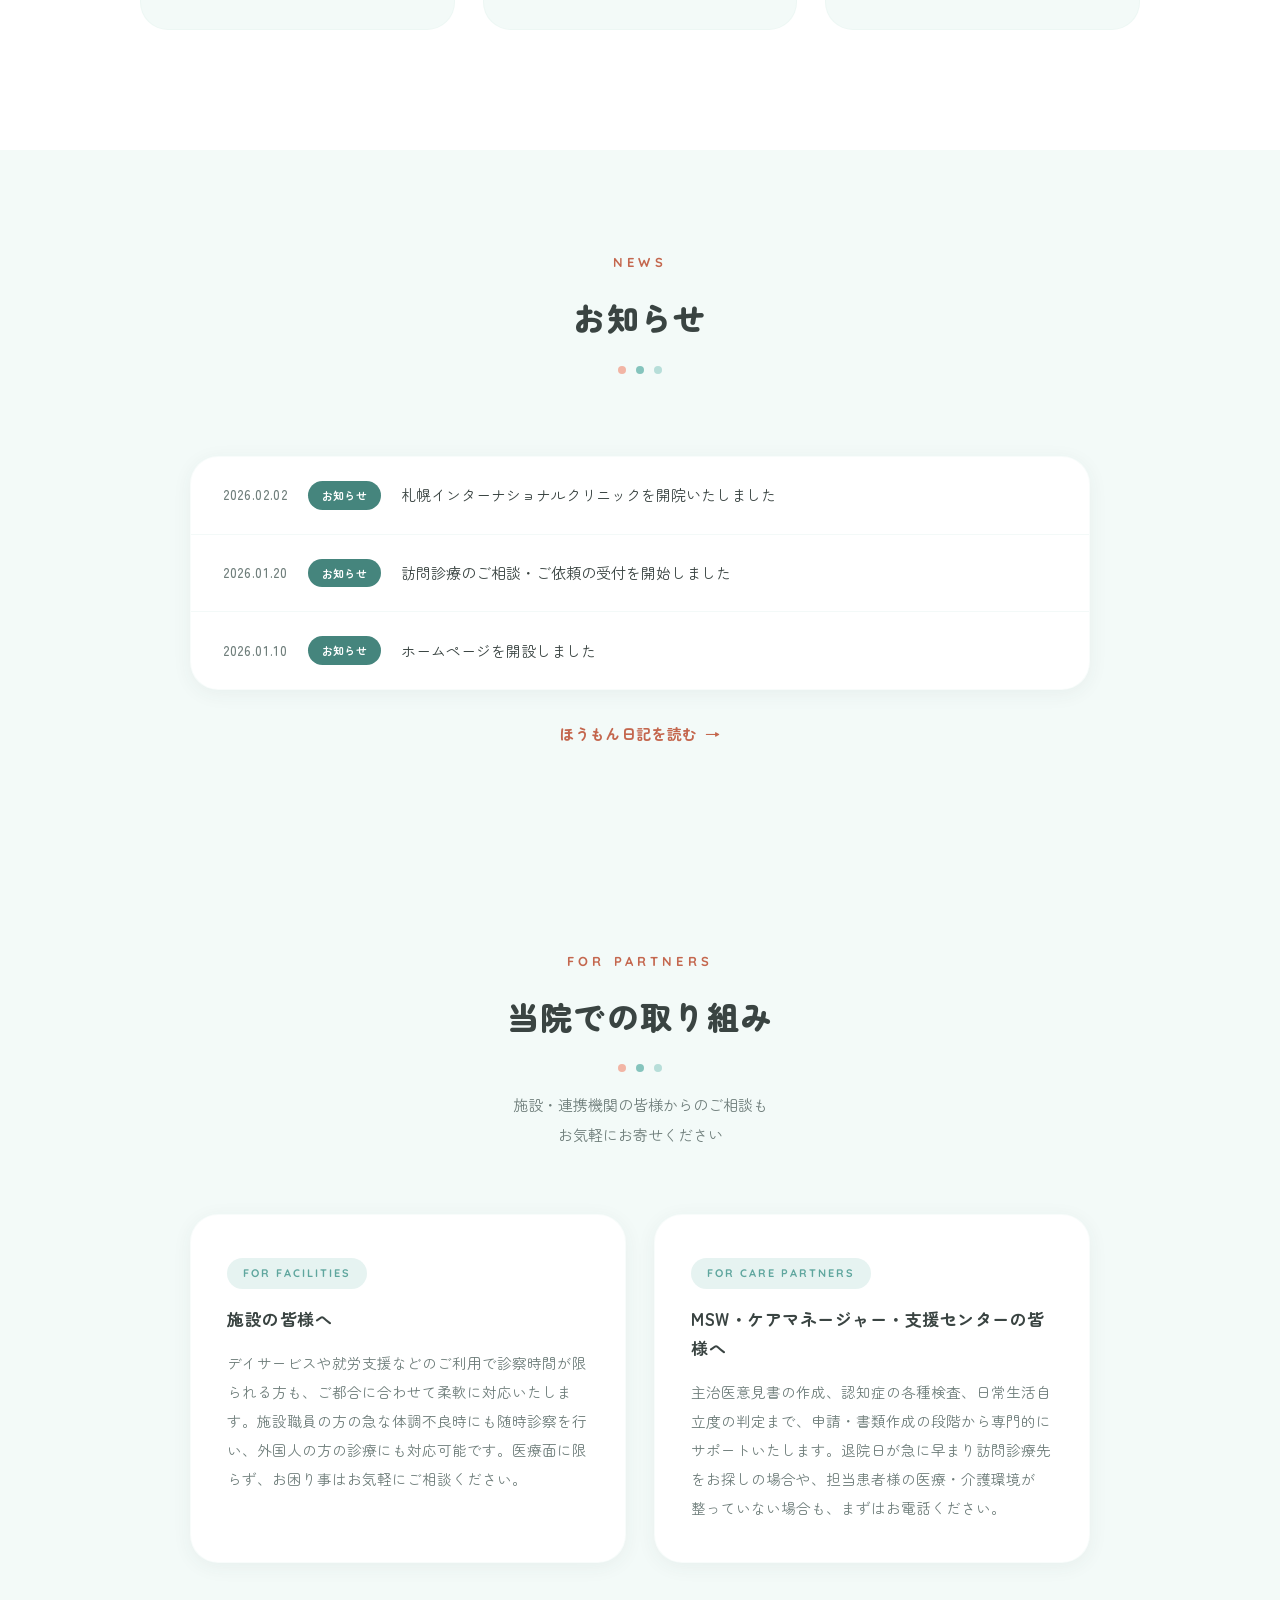
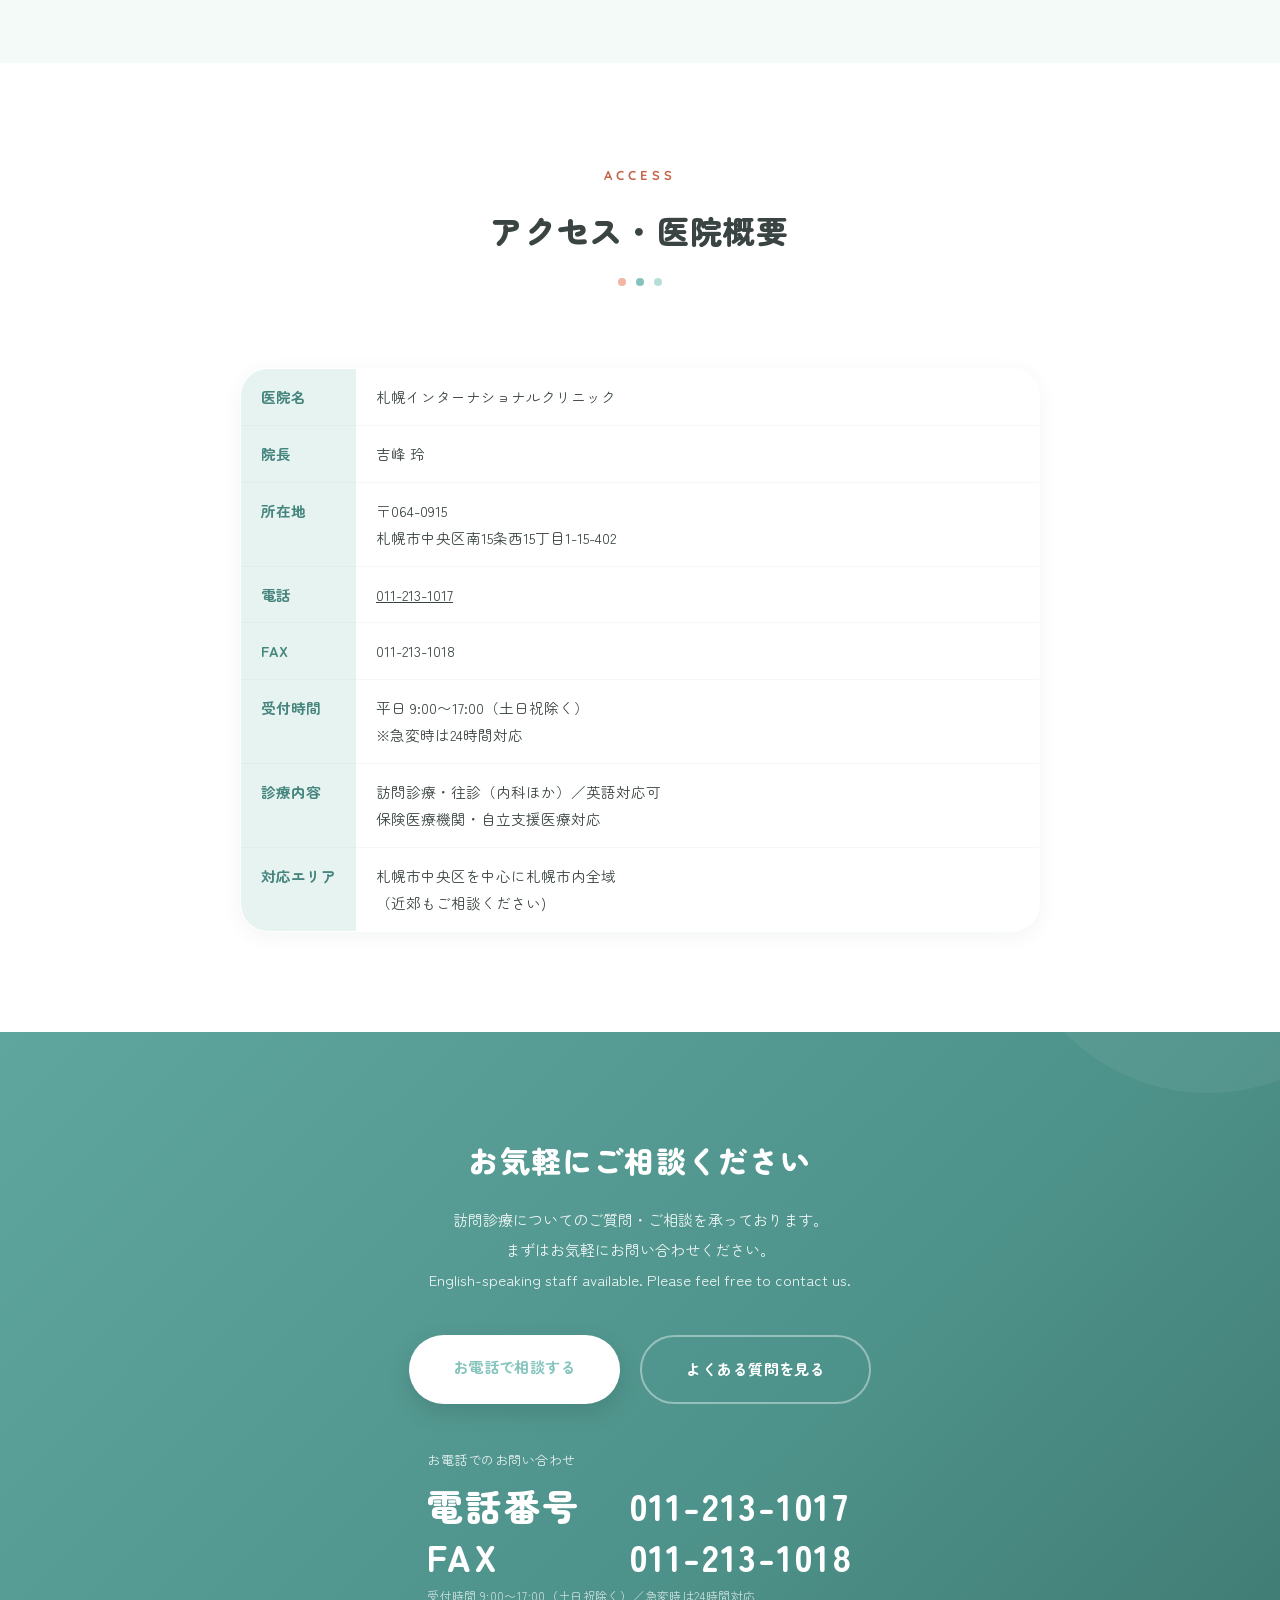
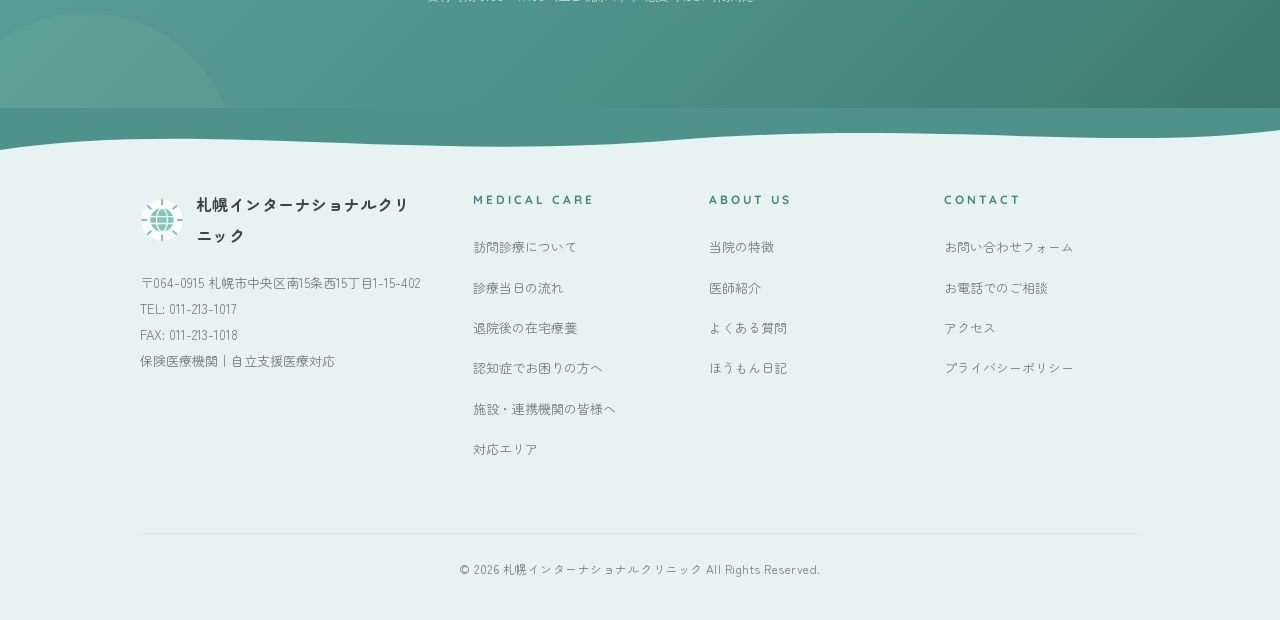
==== commit fe4f7bed: "sync v30: footer unify" ====
--- a/index.html
+++ b/index.html
@@ -2,6 +2,7 @@
 <html lang="ja">
 <head>
 <meta charset="UTF-8">
+    <meta name="robots" content="noindex, nofollow">
 <link rel="preconnect" href="https://www.googletagmanager.com">
 <!-- Google tag (gtag.js) -->
 <script async src="https://www.googletagmanager.com/gtag/js?id=G-PVZB57DKBD"></script>
@@ -12,7 +13,6 @@
   gtag('config', 'G-PVZB57DKBD', { 'anonymize_ip': true });
 </script>
 
-<meta name="robots" content="noindex, nofollow">
 <meta name="viewport" content="width=device-width, initial-scale=1.0">
 <meta name="description" content="札幌市中央区を中心に訪問診療・在宅医療を行うクリニック。英語対応、精神科・皮膚科顧問医と連携、自立支援医療対応。通院が難しい方はお気軽にご相談ください。">
 <meta name="theme-color" content="#85C4BD">
@@ -41,7 +41,7 @@
 <link rel="preconnect" href="https://fonts.gstatic.com" crossorigin>
 <link href="https://fonts.googleapis.com/css2?family=Zen+Maru+Gothic:wght@400;500;700;900&family=Quicksand:wght@600;700&display=swap" rel="stylesheet">
 
-<link rel="stylesheet" href="assets/css/style.css?v=14">
+<link rel="stylesheet" href="assets/css/style.css?v=15">
 </head>
 <body>
     <a class="skip-link" href="#top">本文へスキップ</a>
@@ -460,6 +460,7 @@
                     <li><a href="taiin-support.html">退院後の在宅療養</a></li>
                     <li><a href="ninchisho-care.html">認知症でお困りの方へ</a></li>
                     <li><a href="#partners">施設・連携機関の皆様へ</a></li>
+                    <li><a href="medical-care.html#area">対応エリア</a></li>
                 </ul>
             </div>
             <div>
--- a/assets/css/style.css
+++ b/assets/css/style.css
@@ -127,6 +127,7 @@
     color: #fff; font-size: 13px; font-weight: 700;
     padding: 2px 10px; border-radius: var(--radius-pill);
     letter-spacing: 0.05em; line-height: 1.4;
+    white-space: nowrap;
 }
 .header__nav-list { display: flex; gap: 2px; }
 .header__nav-link {
@@ -1383,3 +1384,9 @@
     .header__logo-text small { font-size: 10px; }
     .header__cta { padding: 10px 14px; font-size: 12.5px; }
 }
+
+/* タブレット幅でのロゴ折り返し対策 */
+@media (min-width: 768px) and (max-width: 1023px) {
+    .header__logo-text { font-size: 15px; white-space: nowrap; }
+    .header__logo-text small { white-space: nowrap; }
+}
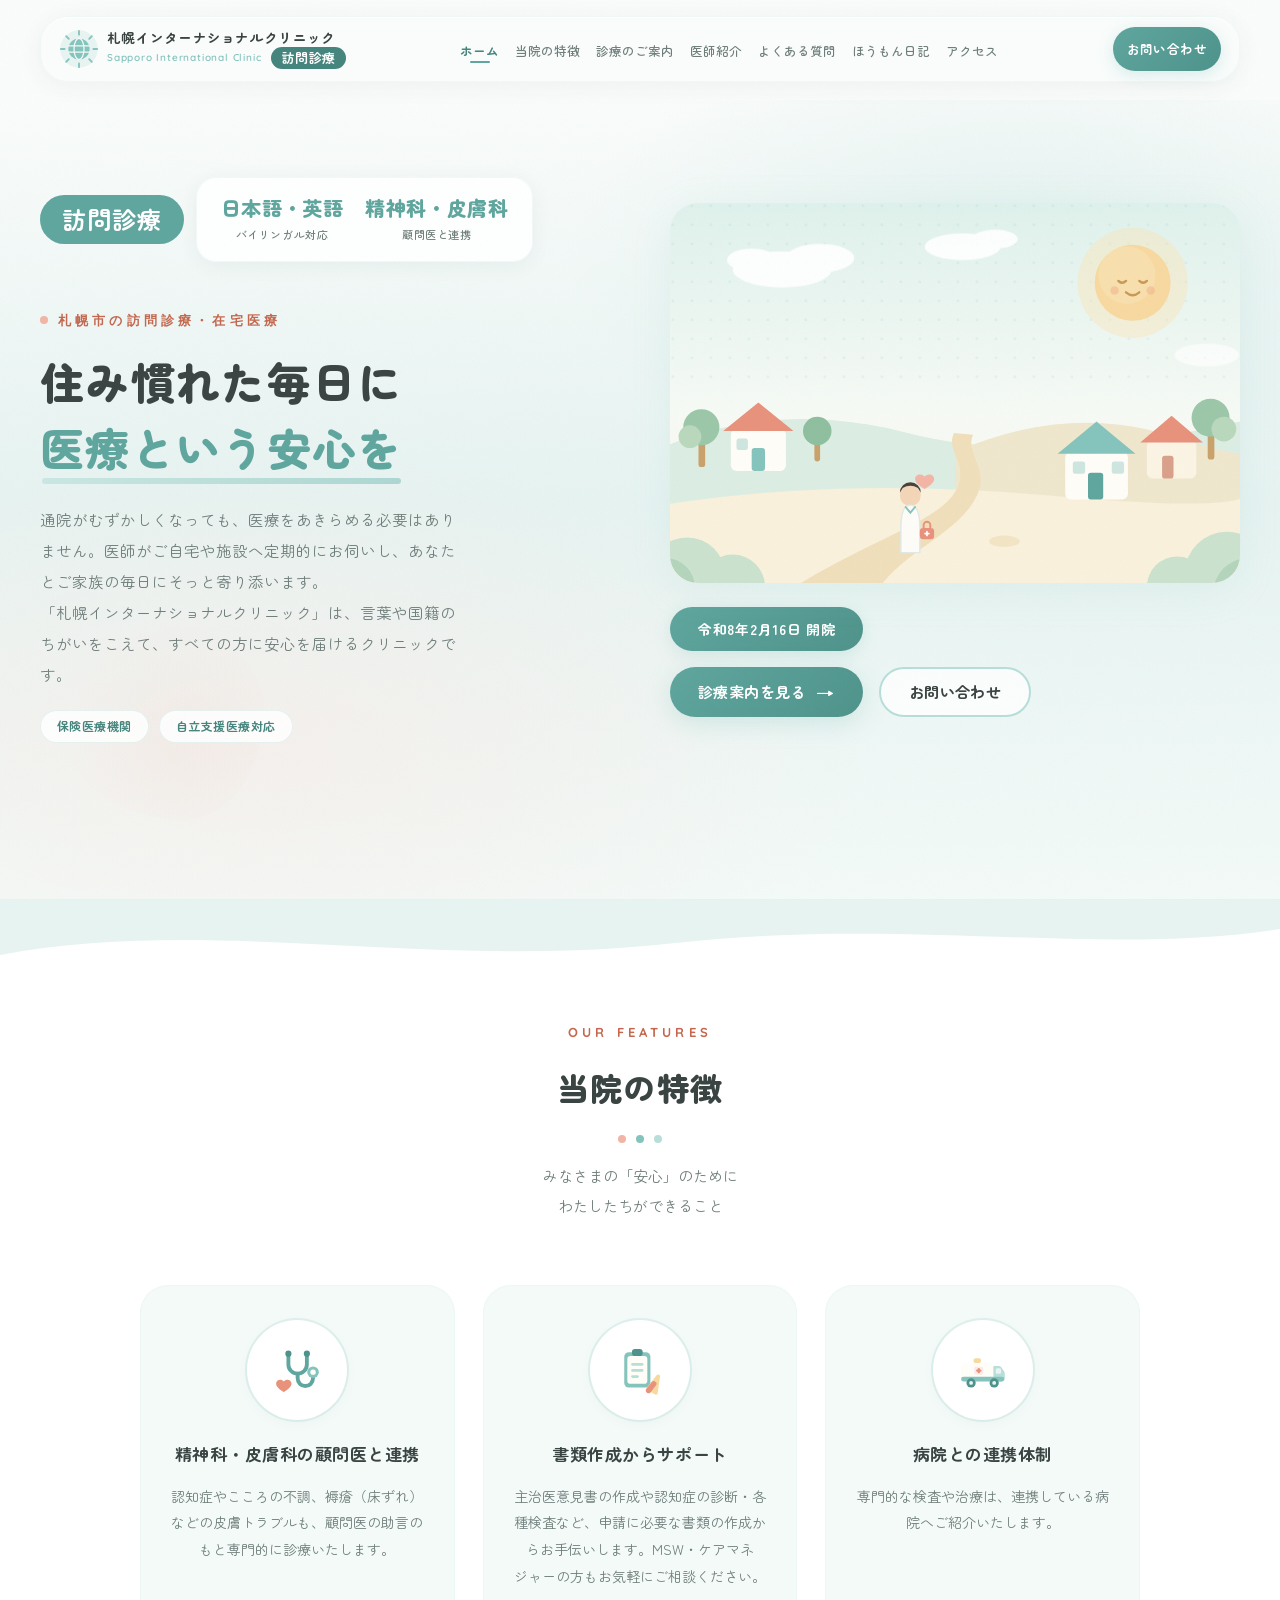
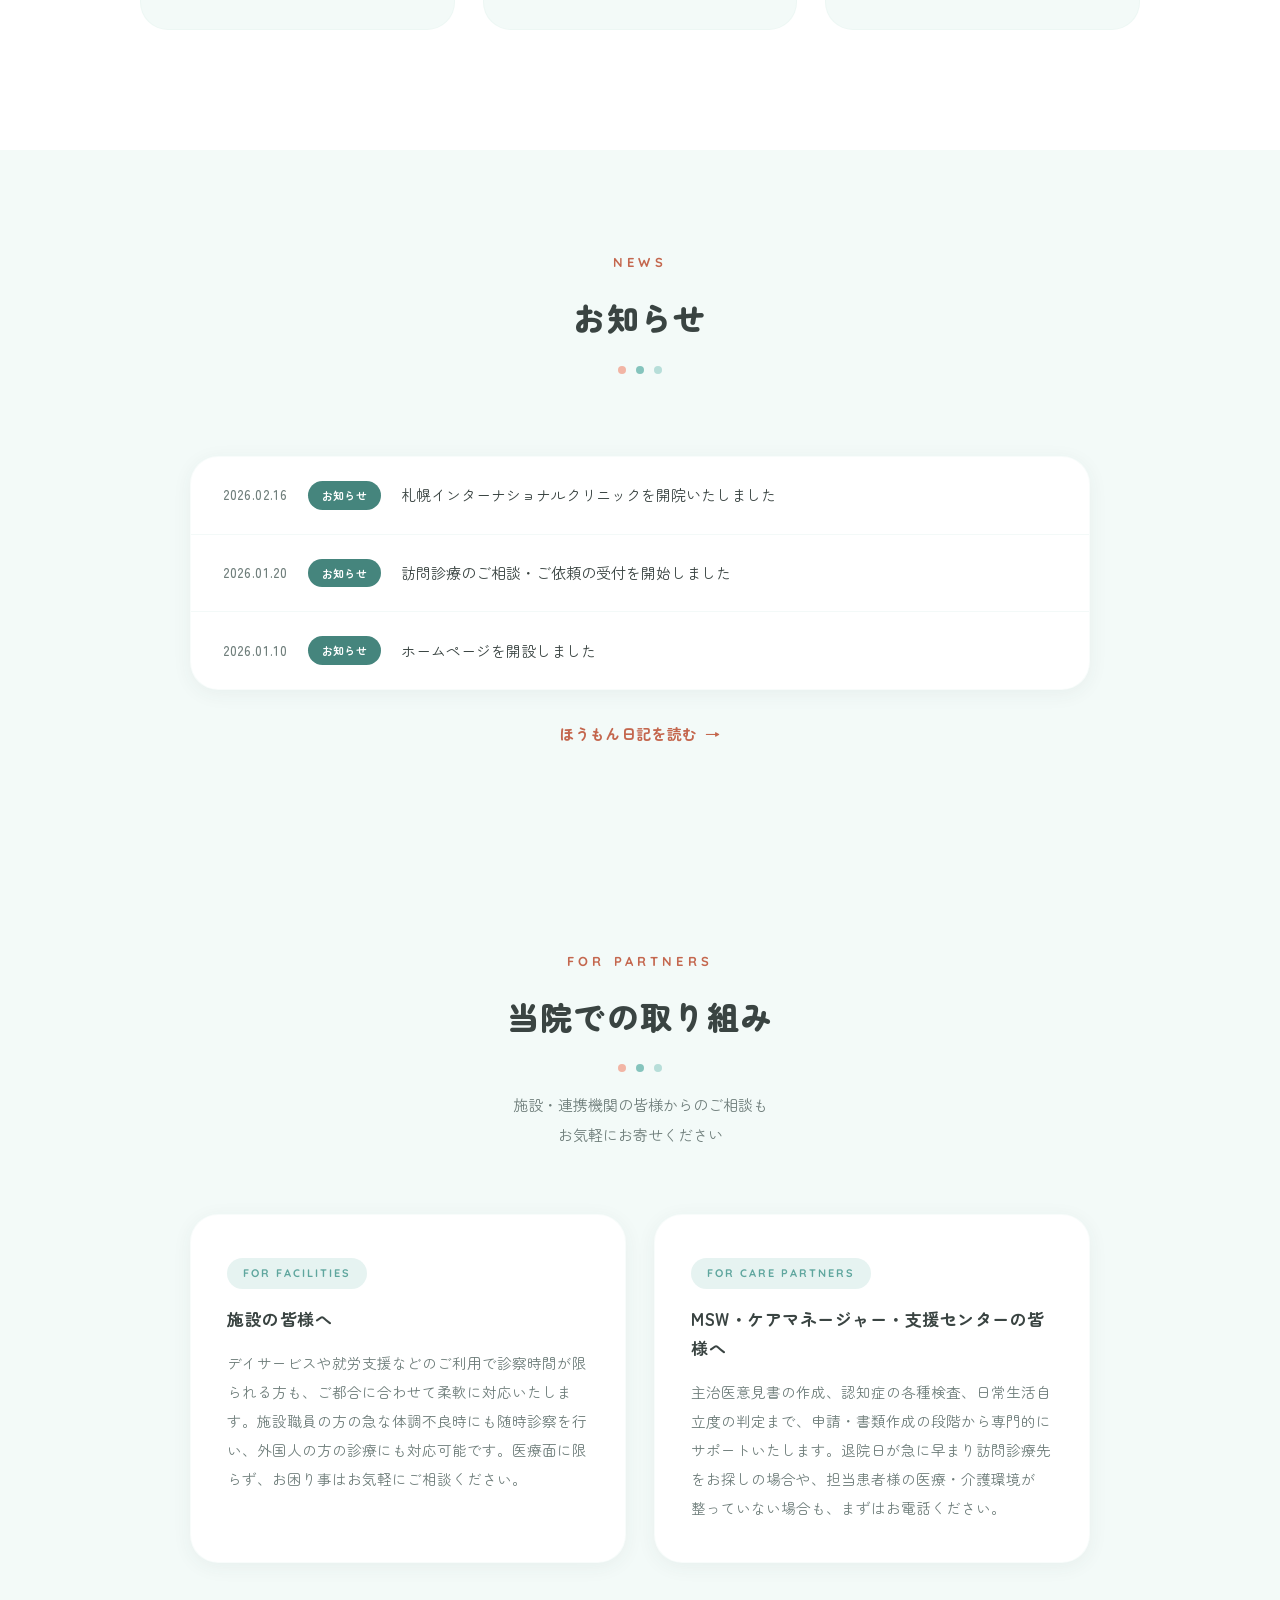
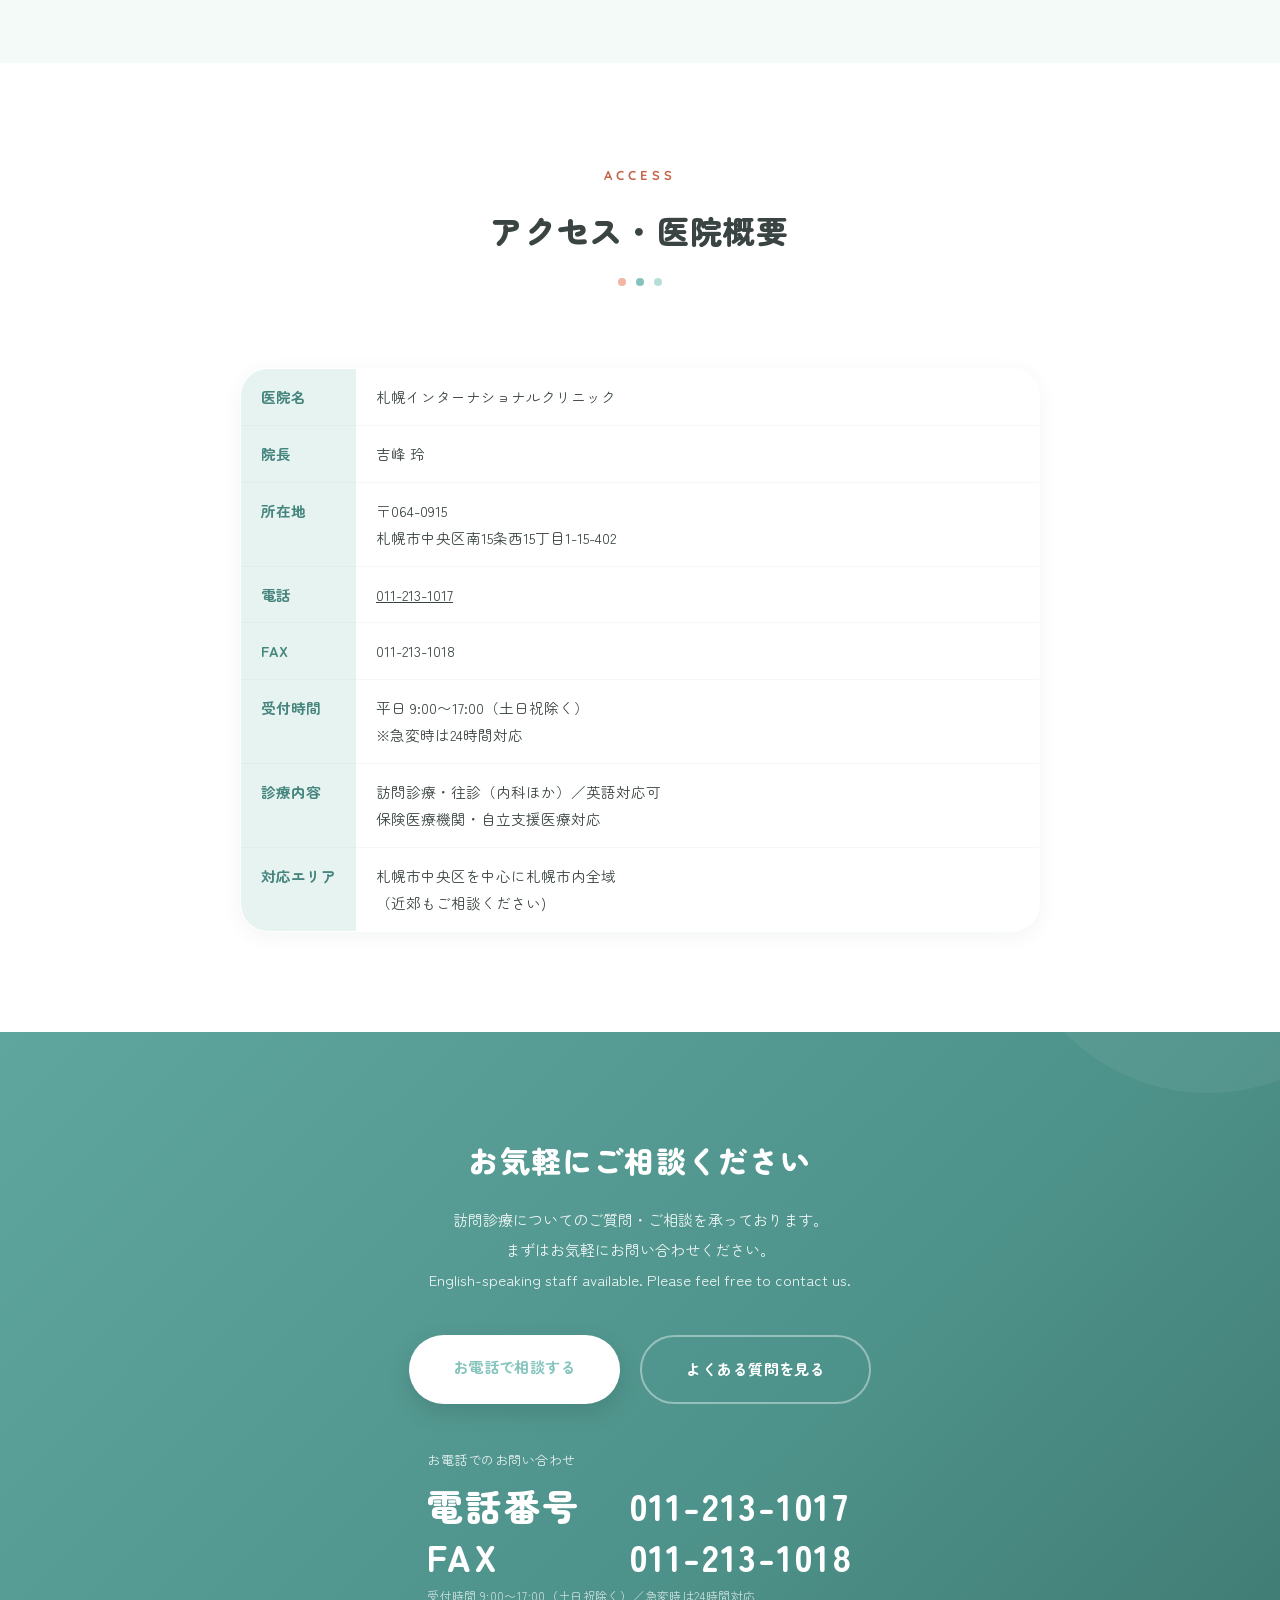
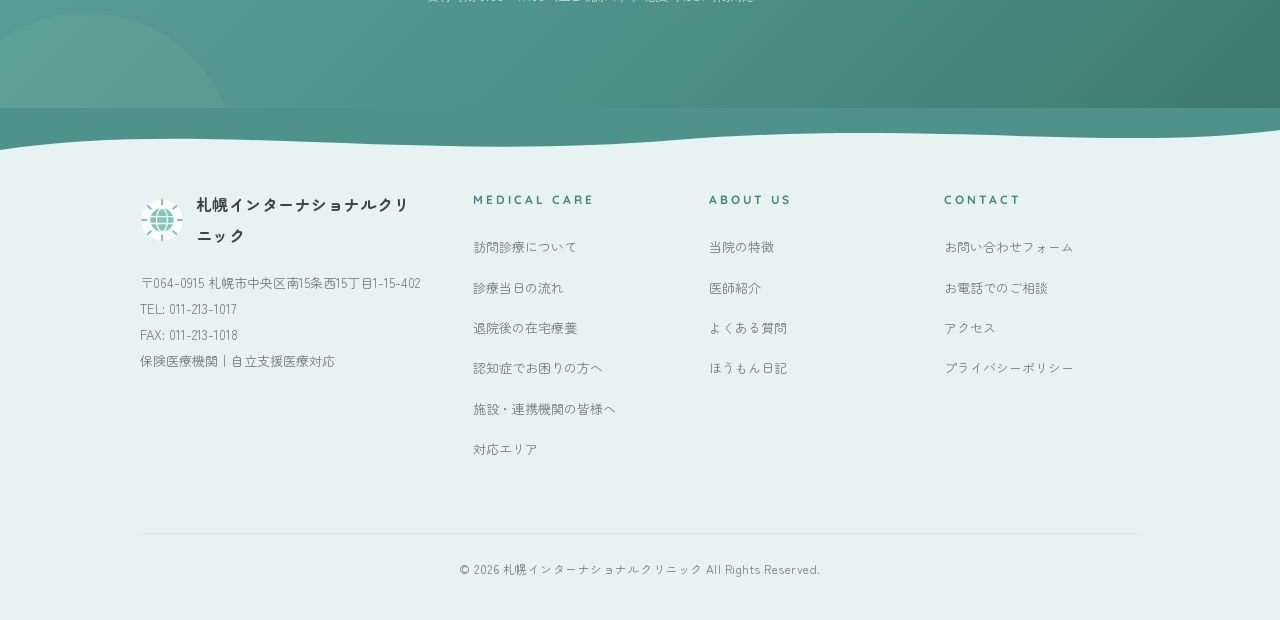
==== commit d0a14e57: "sync v31: dates" ====
--- a/index.html
+++ b/index.html
@@ -315,7 +315,7 @@
         </div>
         <div class="news__list">
             <div class="news__item">
-                <span class="news__date">2026.02.02</span>
+                <span class="news__date">2026.02.16</span>
                 <span class="news__tag">お知らせ</span>
                 <p class="news__title"><a href="#">札幌インターナショナルクリニックを開院いたしました</a></p>
             </div>
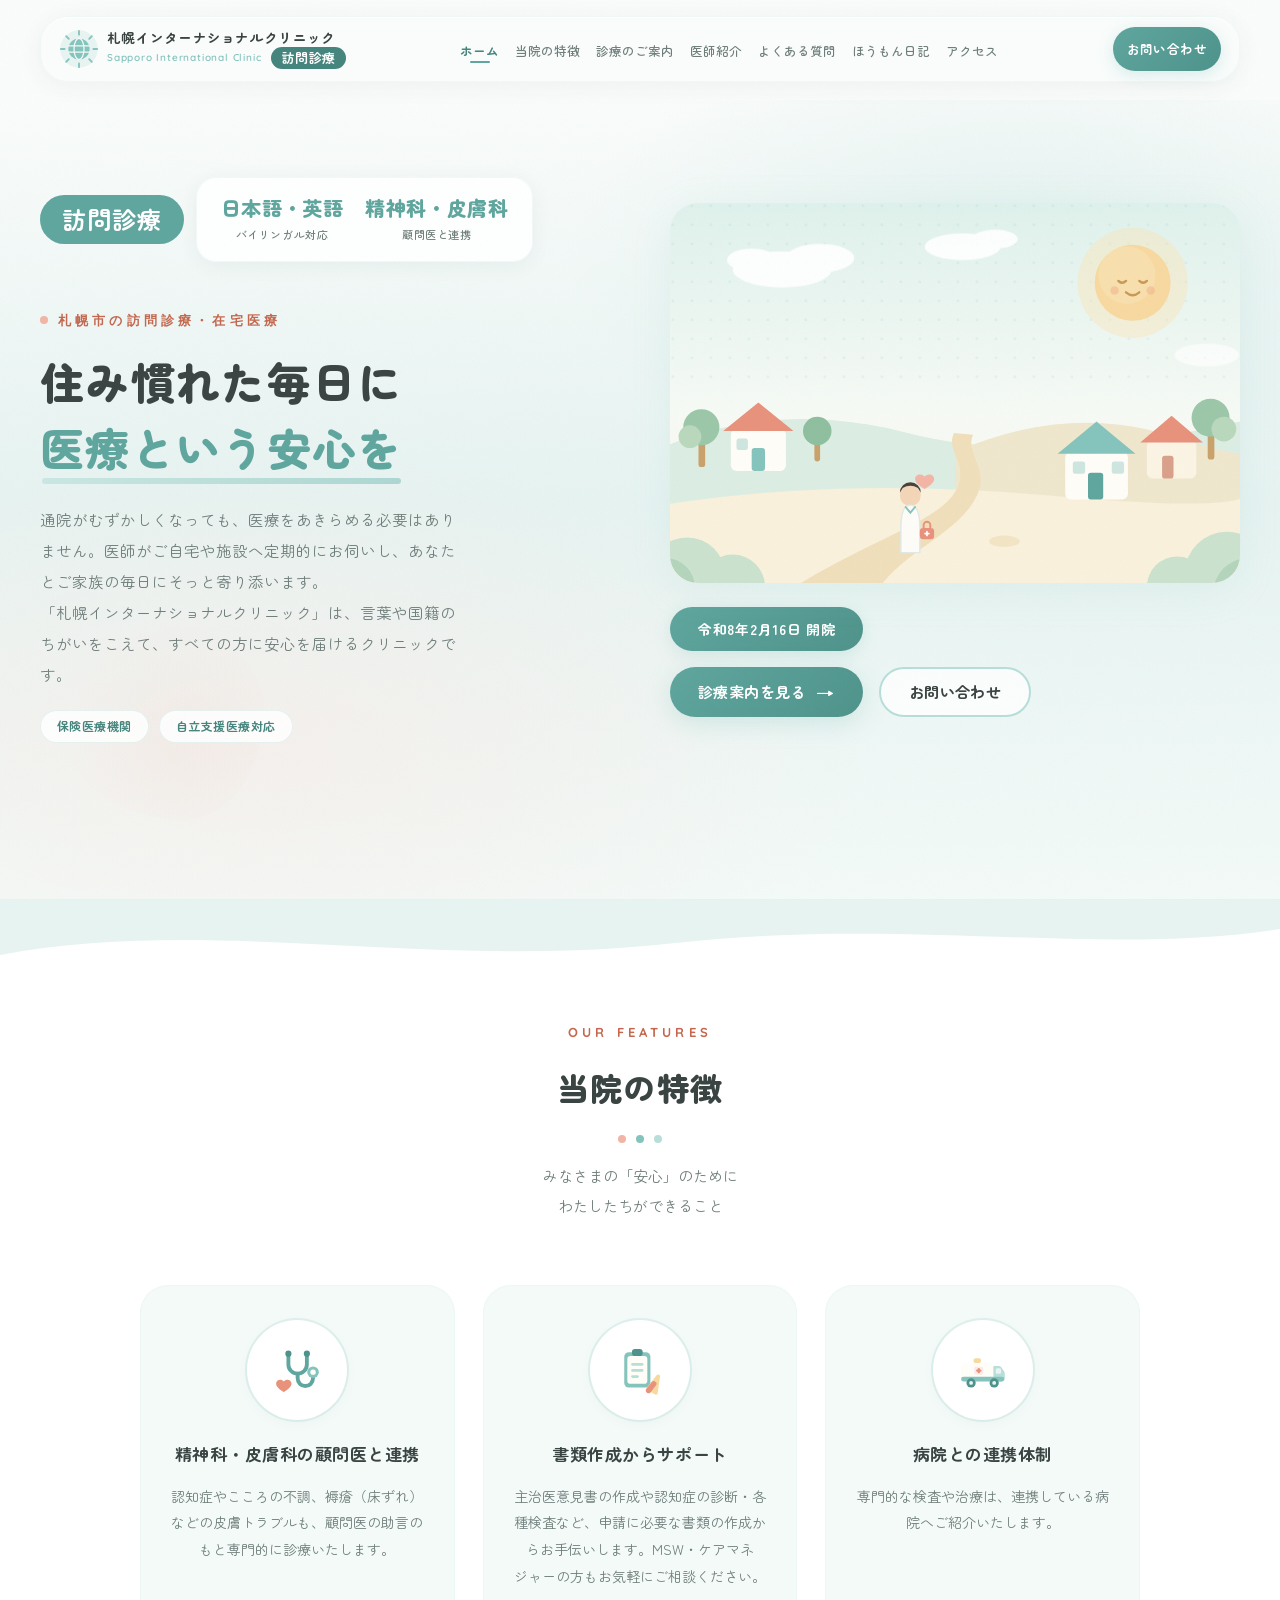
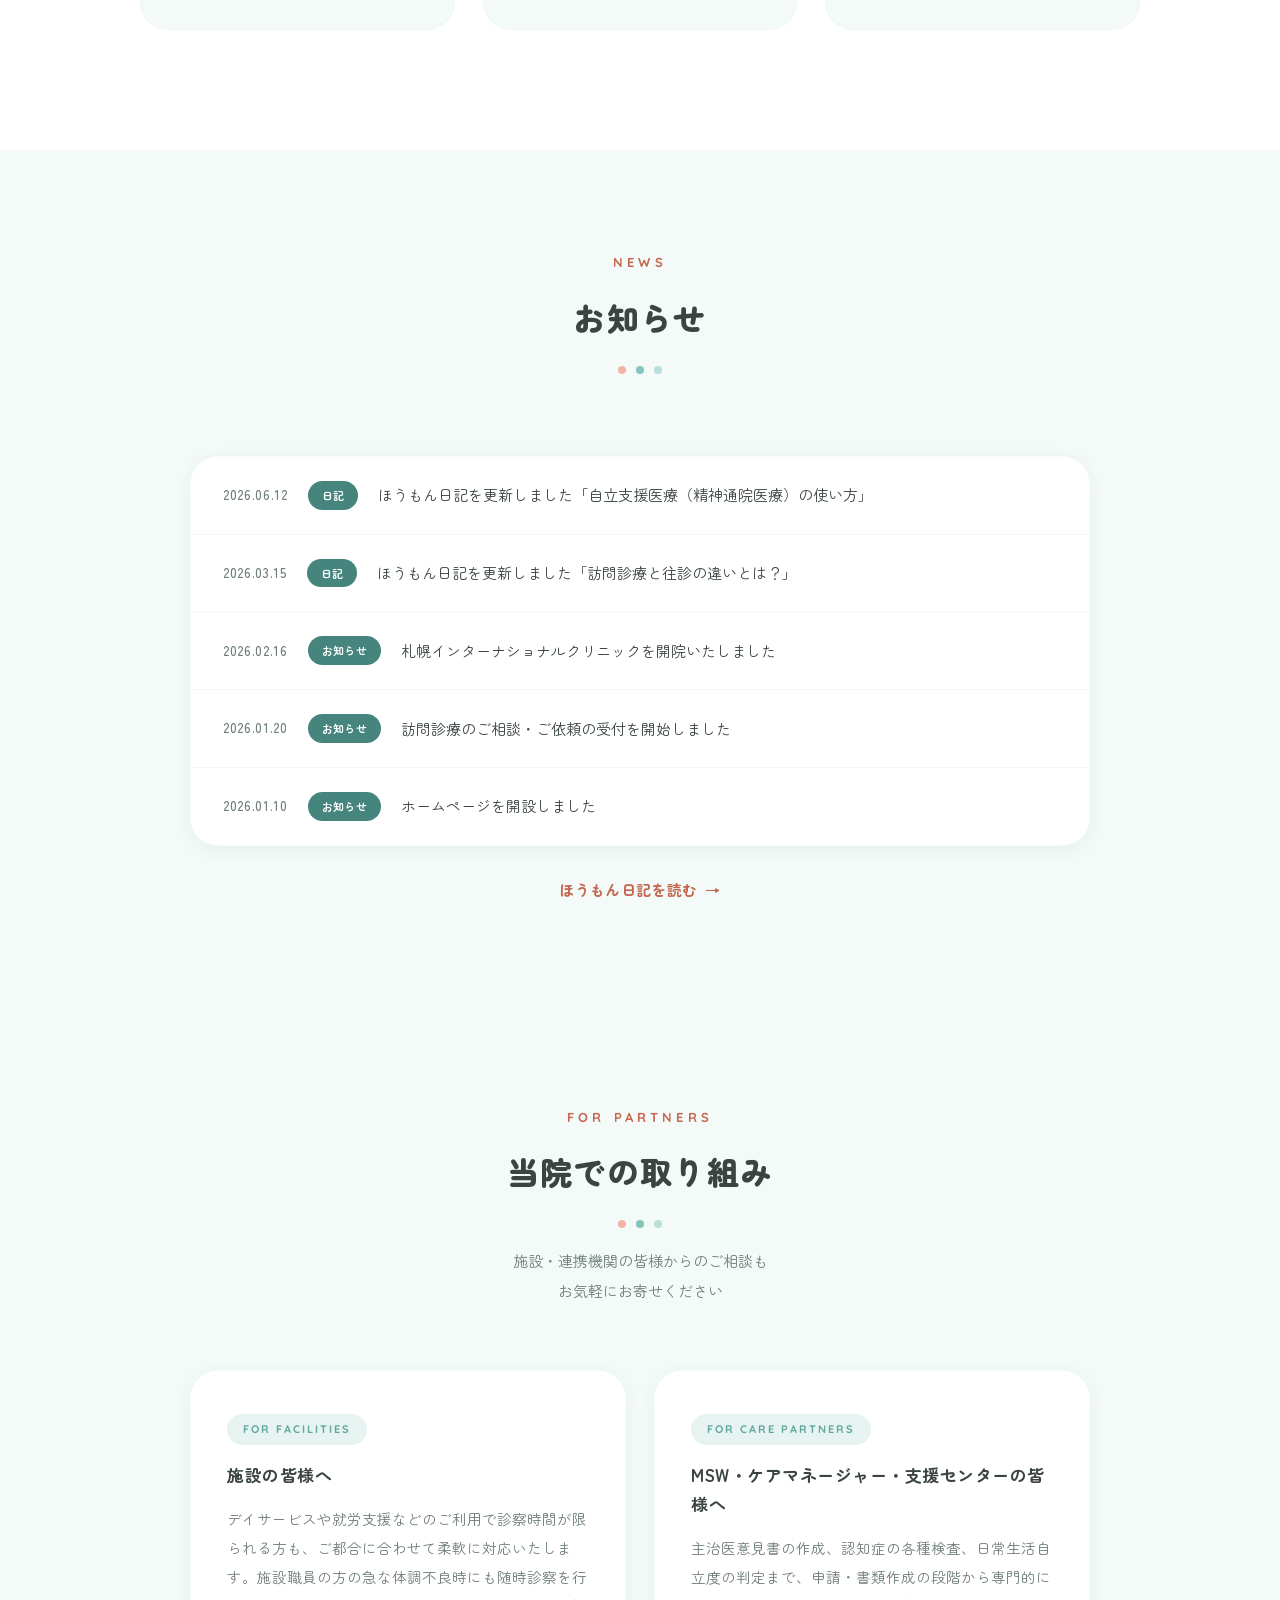
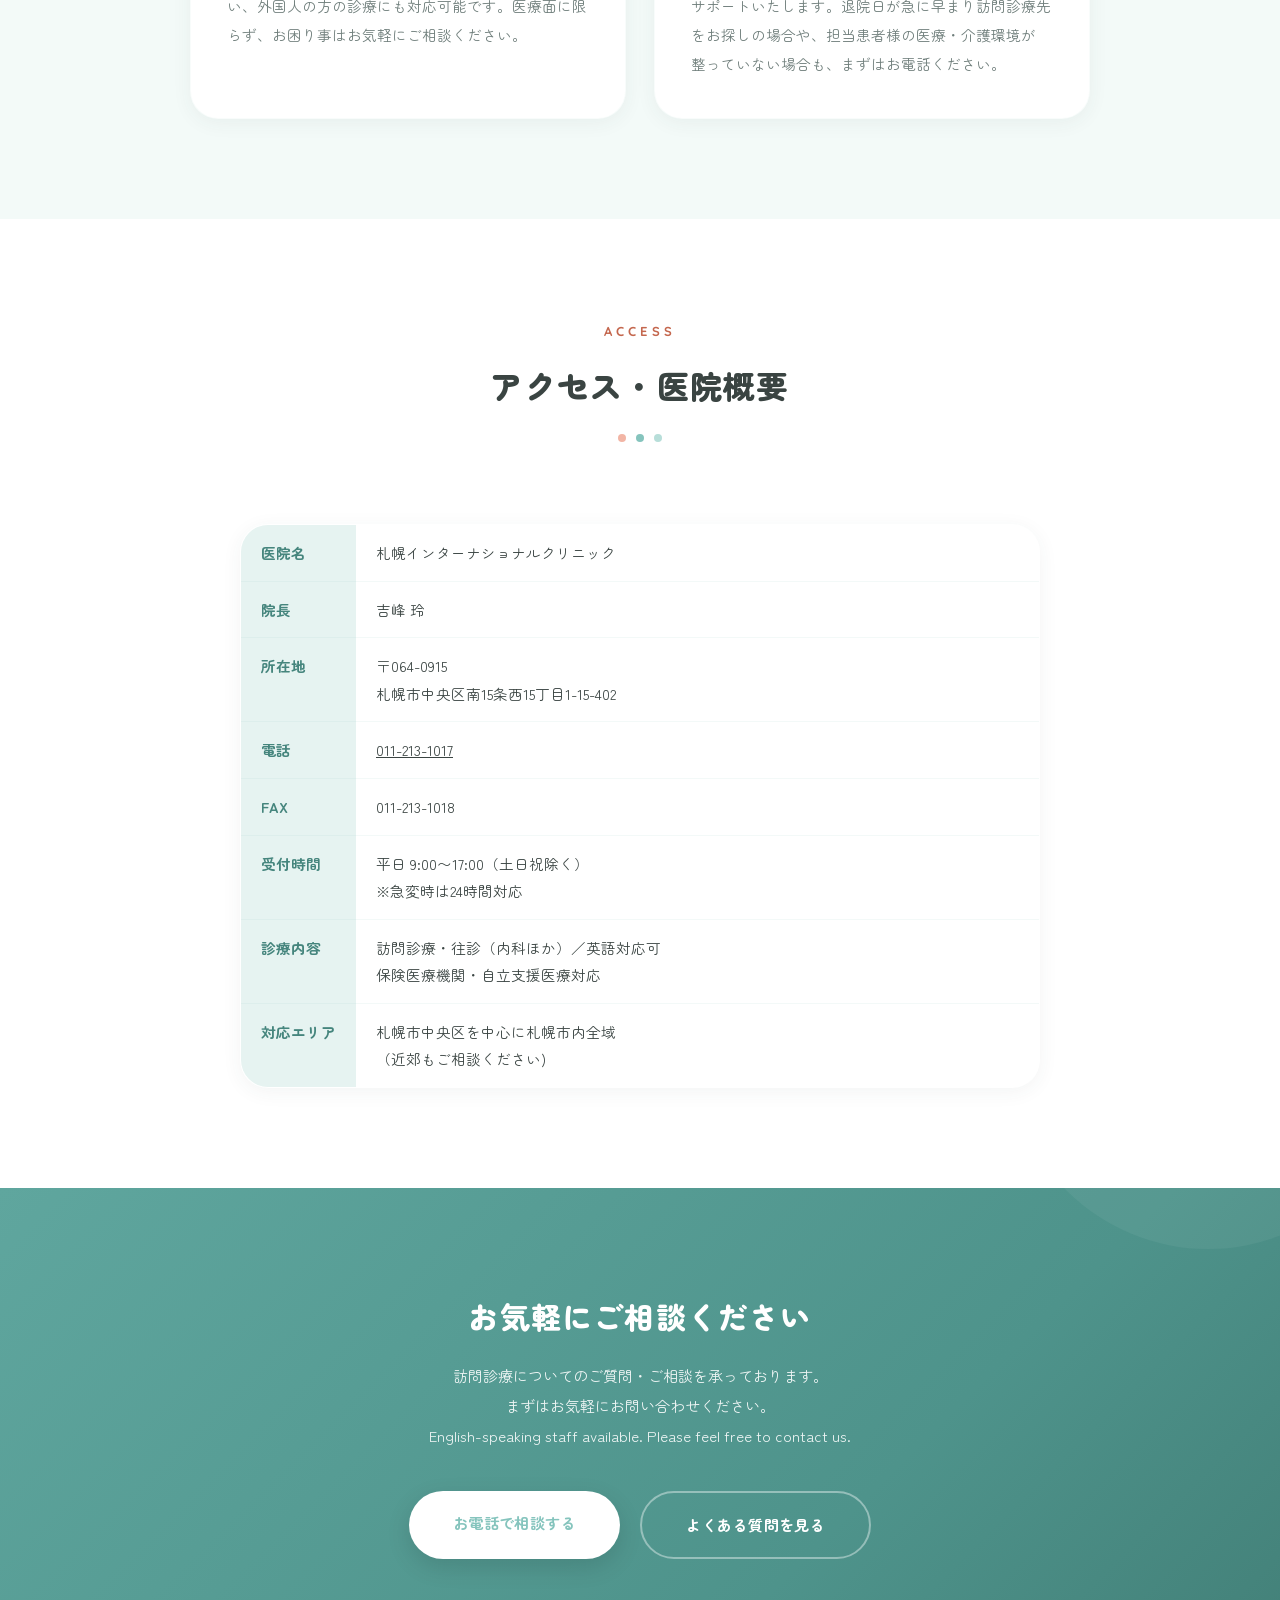
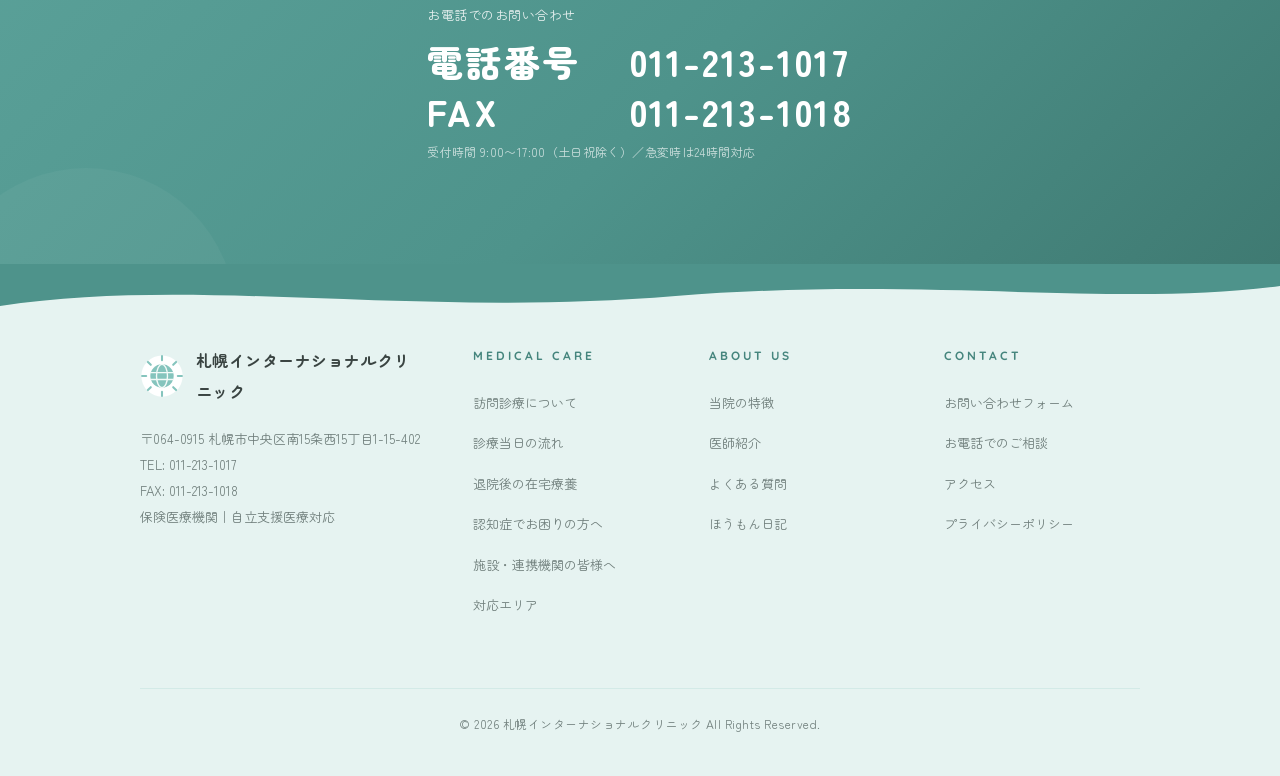
==== commit 667d97bb: "sync v32: news-diary sync" ====
--- a/index.html
+++ b/index.html
@@ -315,6 +315,16 @@
         </div>
         <div class="news__list">
             <div class="news__item">
+                <span class="news__date">2026.06.12</span>
+                <span class="news__tag">日記</span>
+                <p class="news__title"><a href="blog/jiritsu-shien-iryo.html">ほうもん日記を更新しました「自立支援医療（精神通院医療）の使い方」</a></p>
+            </div>
+            <div class="news__item">
+                <span class="news__date">2026.03.15</span>
+                <span class="news__tag">日記</span>
+                <p class="news__title"><a href="blog/houmon-oushin-chigai.html">ほうもん日記を更新しました「訪問診療と往診の違いとは？」</a></p>
+            </div>
+            <div class="news__item">
                 <span class="news__date">2026.02.16</span>
                 <span class="news__tag">お知らせ</span>
                 <p class="news__title"><a href="#">札幌インターナショナルクリニックを開院いたしました</a></p>
